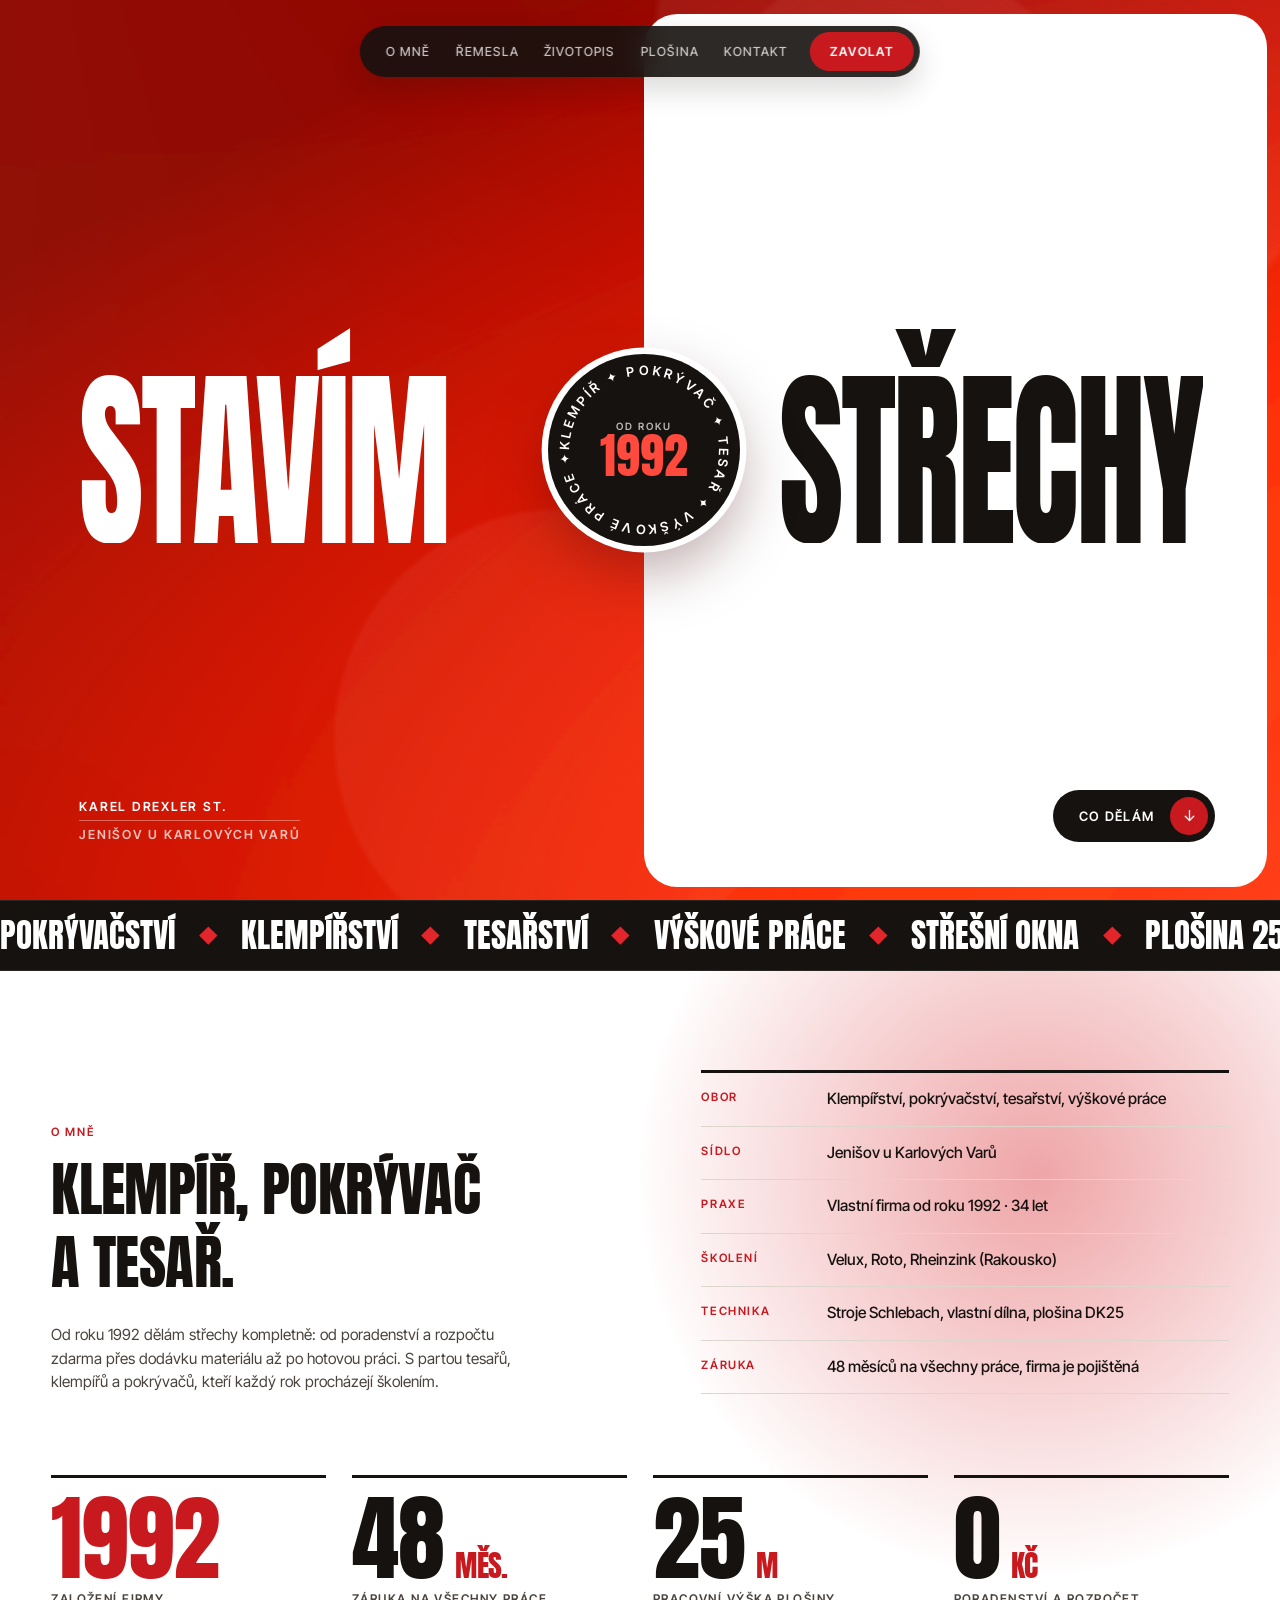
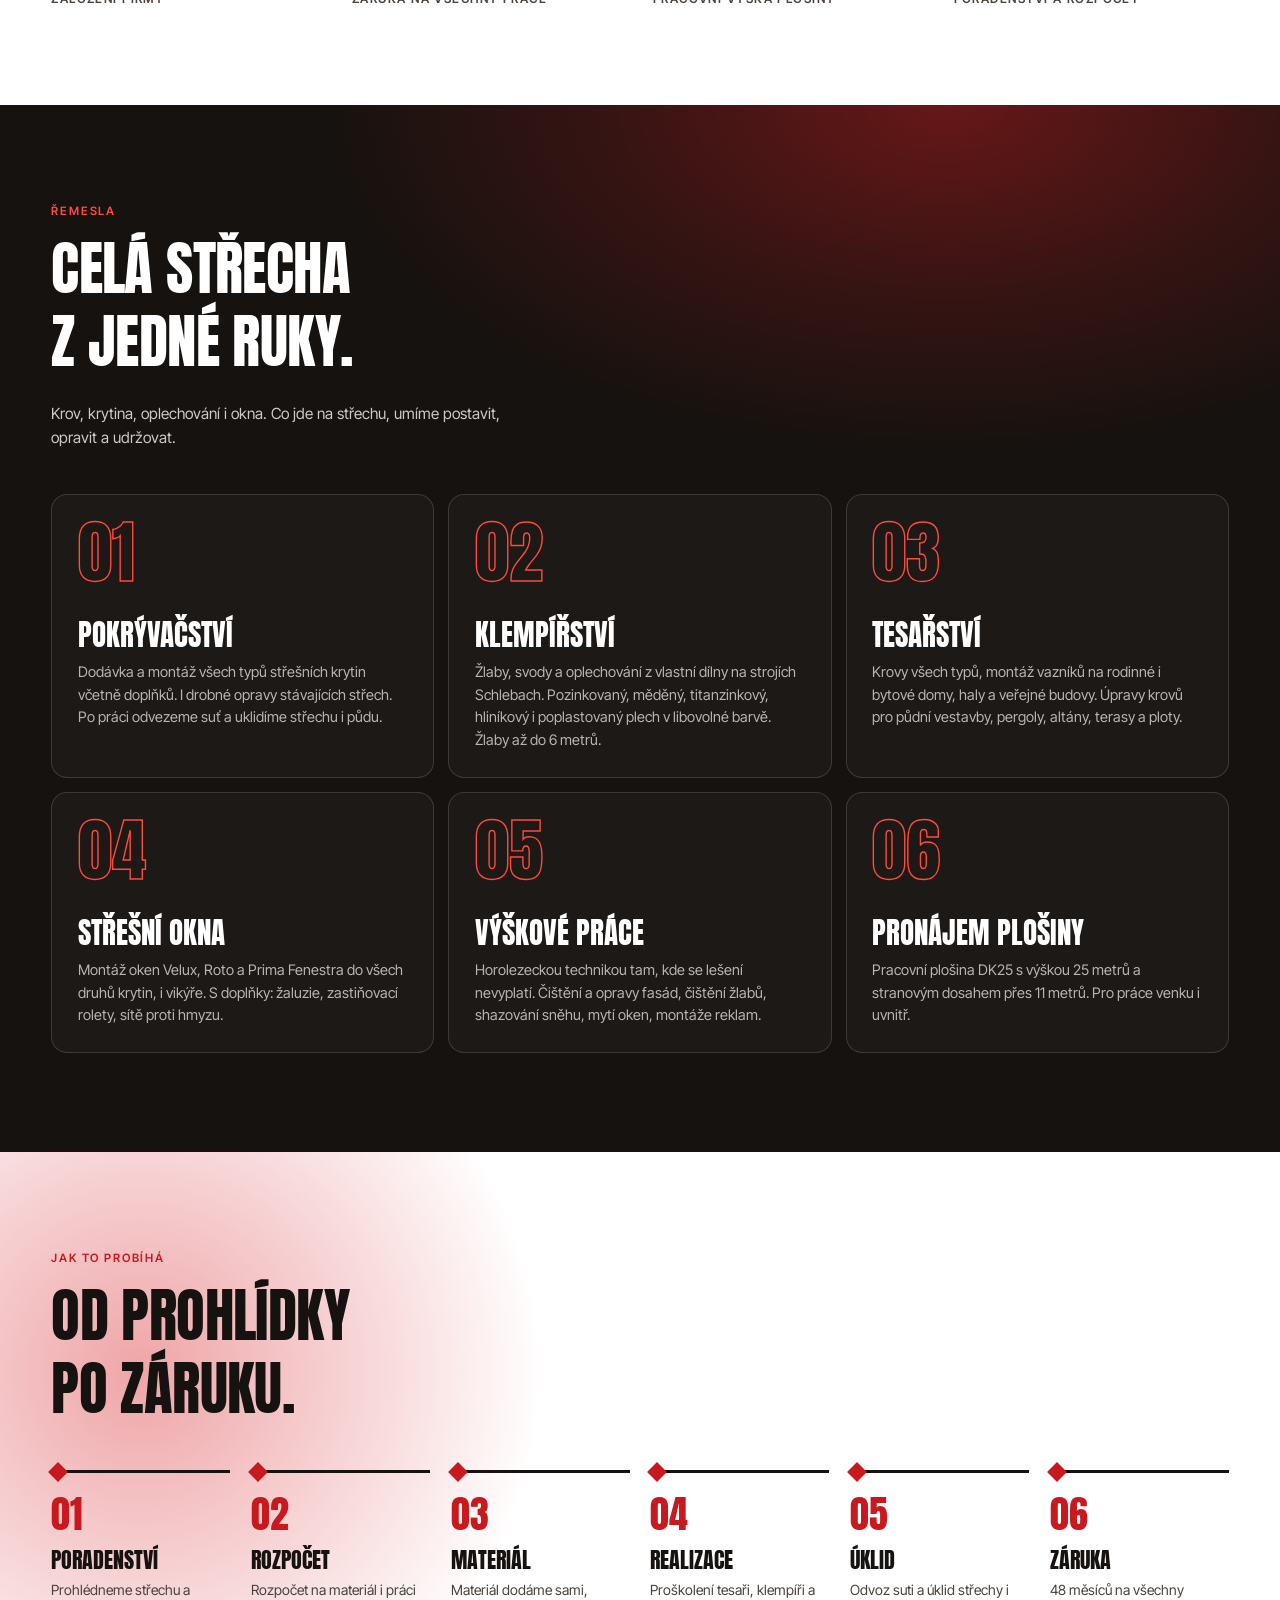
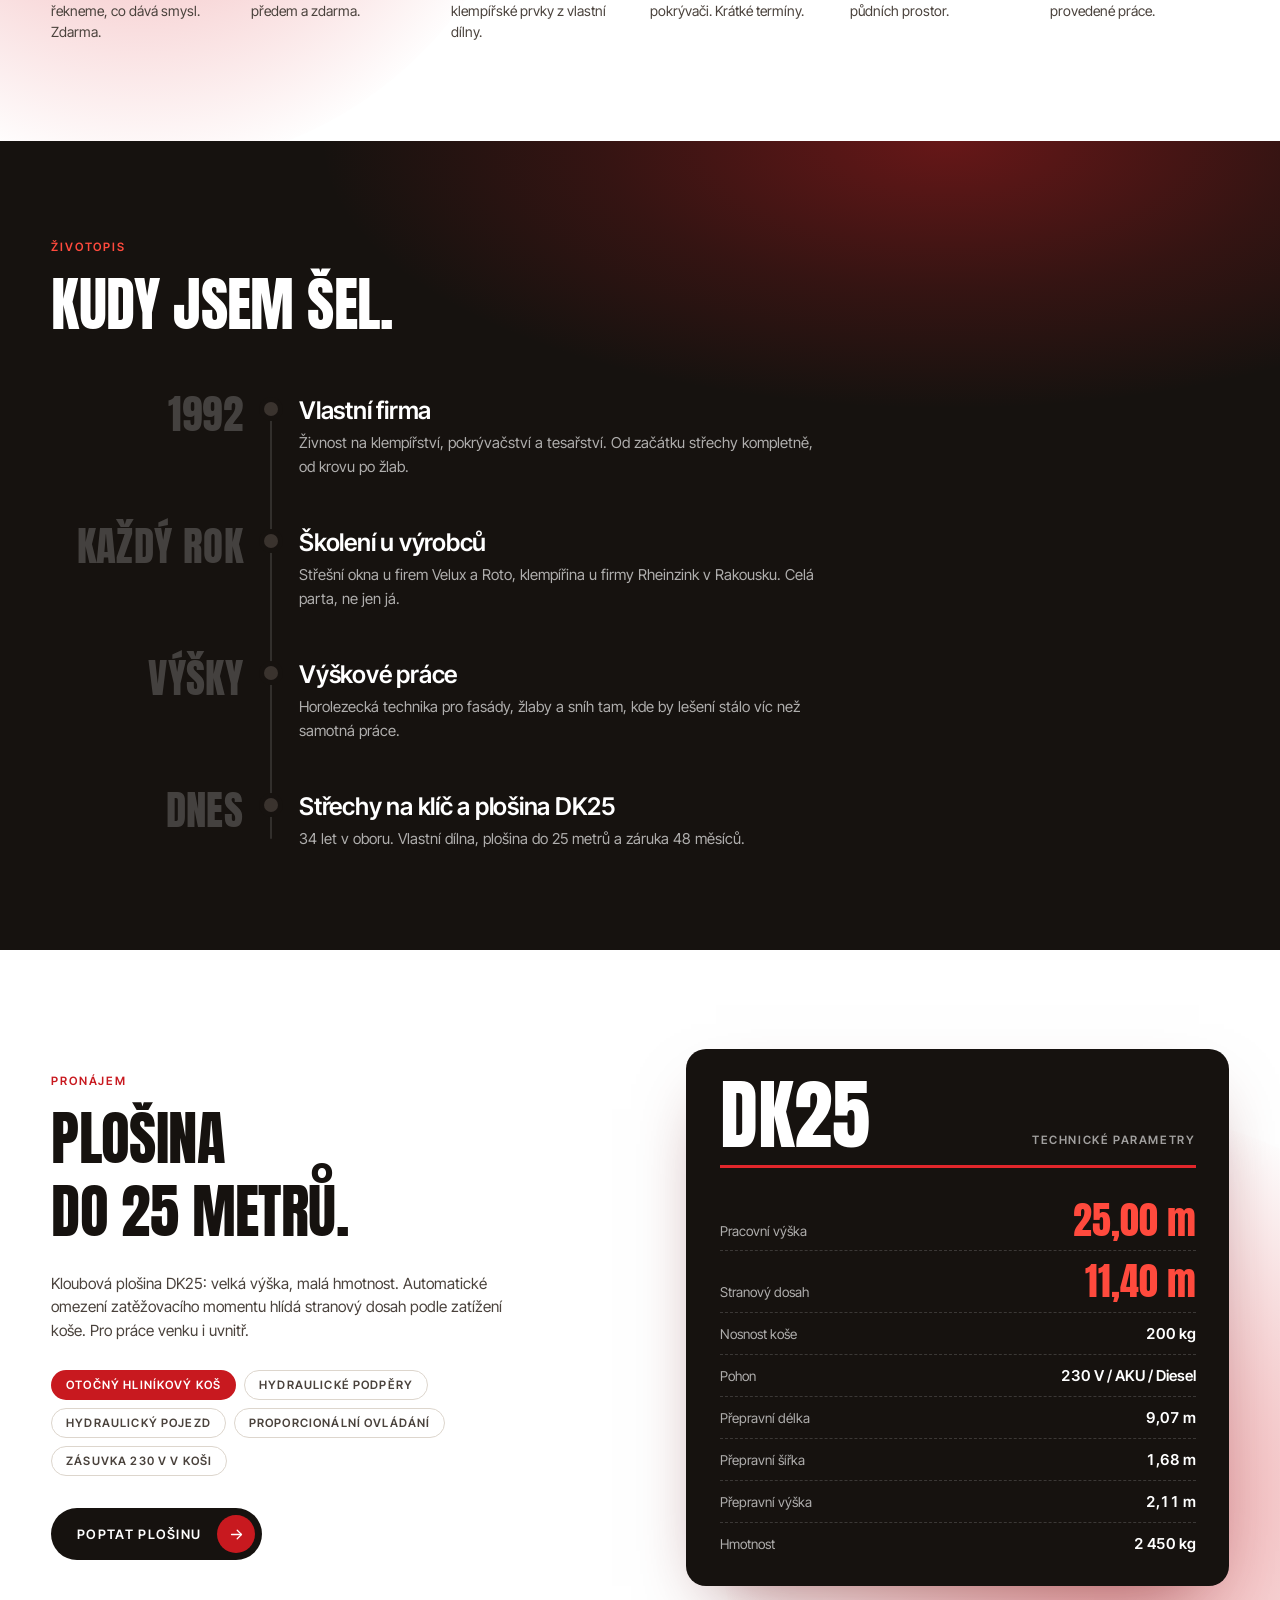
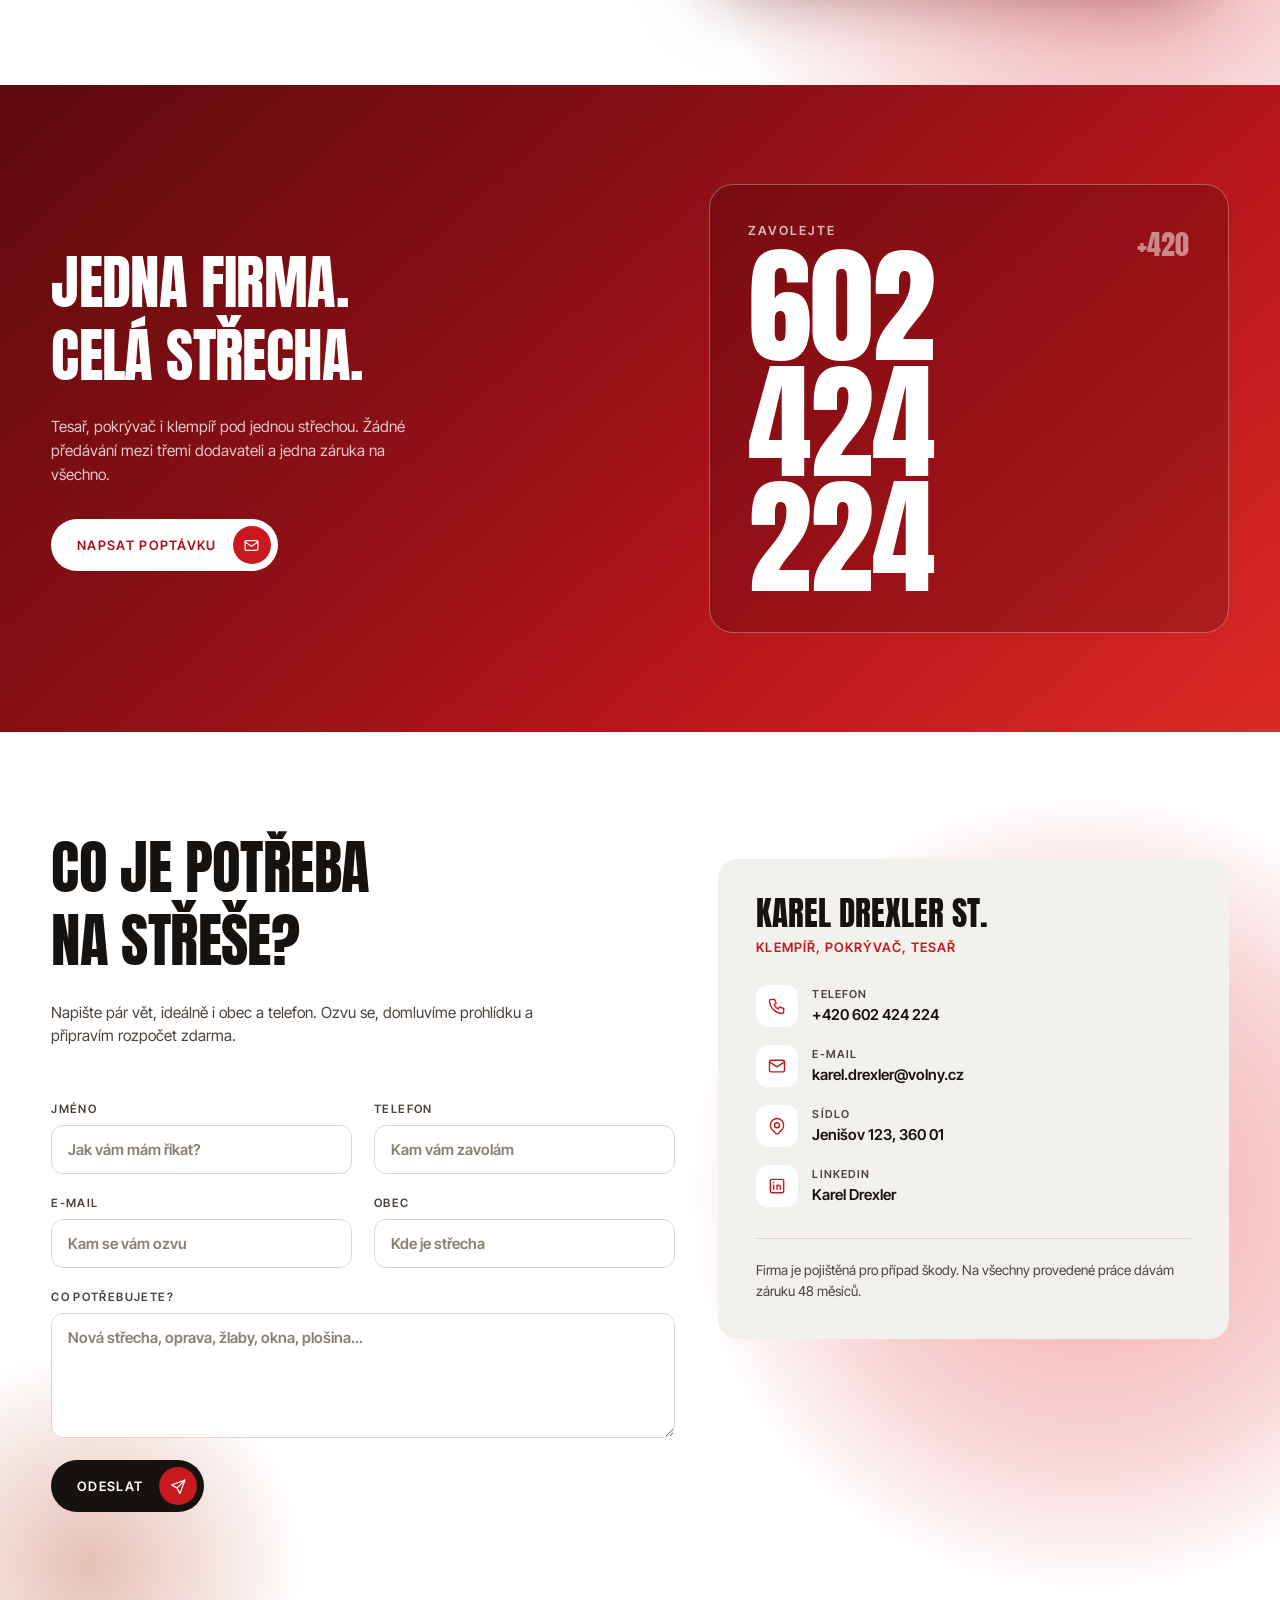
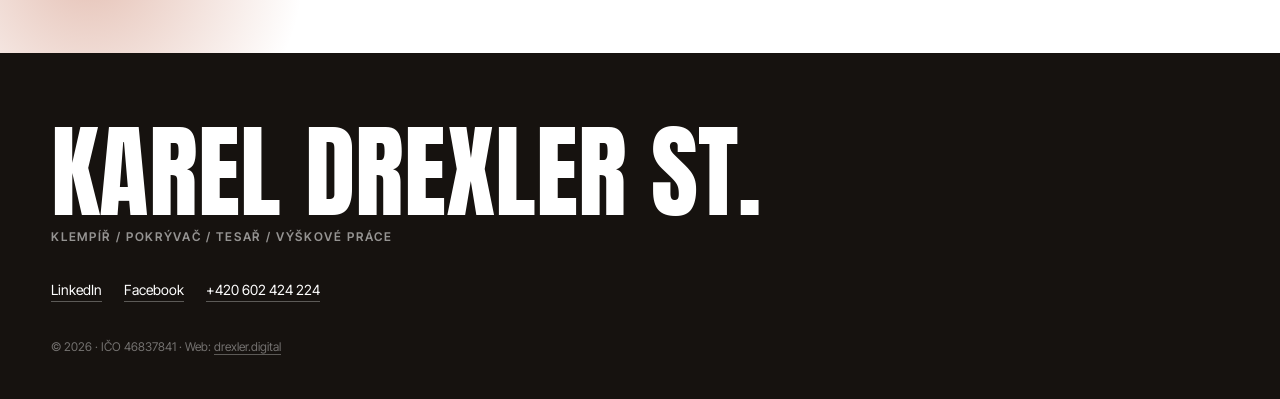
==== starsi/index.html @ aaeebc1b "Web pro Karla Drexlera st.: střechy od roku 1992 ve stylu drexler.digital Samostatná stránka ve slož" ====
<!doctype html>
<html lang="cs">
<head>
<meta charset="utf-8">
<meta name="viewport" content="width=device-width, initial-scale=1, viewport-fit=cover">
<title>Karel Drexler st. - Klempířství, pokrývačství, tesařství</title>
<meta name="description" content="Střechy od krovu po poslední žlab. Klempířství, pokrývačství, tesařství a výškové práce od roku 1992. Jenišov u Karlových Varů.">
<link rel="preconnect" href="https://fonts.googleapis.com">
<link rel="preconnect" href="https://fonts.gstatic.com" crossorigin>
<link href="https://fonts.googleapis.com/css2?family=Anton&family=Bricolage+Grotesque:opsz,wght@12..96,700;12..96,800&family=Inter+Tight:wght@400;500;600&display=swap" rel="stylesheet">
<link rel="icon" href="../favicon.svg" type="image/svg+xml">
<!-- Stejný design systém jako drexler.digital; starsi.css jen přidává
     a přepisuje to, co je pro tuhle stránku jiné. -->
<link rel="stylesheet" href="../styles.css">
<link rel="stylesheet" href="../sekce.css">
<link rel="stylesheet" href="starsi.css">
</head>
<body>

<header class="nav">
  <div class="nav__menu" id="menu">
    <nav class="nav__links" aria-label="Hlavní navigace">
      <a href="#o-mne">O mně</a>
      <a href="#remesla">Řemesla</a>
      <a href="#cesta">Životopis</a>
      <a href="#plosina">Plošina</a>
      <a href="#kontakt">Kontakt</a>
    </nav>
    <a class="nav__cta" href="tel:+420602424224">Zavolat</a>
  </div>
  <button class="nav__burger" type="button" aria-expanded="false" aria-controls="menu">
    <span class="nav__burger-text">Menu</span>
    <span class="nav__carky" aria-hidden="true"><span></span><span></span></span>
  </button>
</header>

<main>
<!-- Hero -------------------------------------------------------------
     Bez fotky stojí na předělu razítko. Jakmile v assets/img/ bude
     karel-starsi.webp, starsi.js přidá třídu hero--foto, fotka se
     objeví na předělu a razítko sjede k jejímu rohu. -->
<section class="hero hs">
  <div class="hero__warm" aria-hidden="true"></div>
  <div class="hero__rings" aria-hidden="true"></div>
  <div class="hero__panel" aria-hidden="true"></div>

  <figure class="hs__foto">
    <img src="assets/img/karel-starsi.webp" alt="Karel Drexler st." decoding="async">
  </figure>

  <h1 class="hs__slova">
    <span class="hs__slovo hs__slovo--l"><span class="line"><span>STAVÍM</span></span></span>
    <span class="hs__slovo hs__slovo--r"><span class="line"><span>STŘECHY</span></span></span>
  </h1>

  <!-- Razítko: kruhový text kolem roku založení. -->
  <div class="razitko" aria-hidden="true">
    <svg class="razitko__kruh" viewBox="0 0 200 200">
      <defs><path id="razitko-cesta" d="M100 100m-78 0a78 78 0 1 1 156 0a78 78 0 1 1-156 0"/></defs>
      <text><textPath href="#razitko-cesta" textLength="488">KLEMPÍŘ ✦ POKRÝVAČ ✦ TESAŘ ✦ VÝŠKOVÉ PRÁCE ✦</textPath></text>
    </svg>
    <span class="razitko__stred"><small>od roku</small>1992</span>
  </div>

  <p class="hs__meta">
    <span>Karel Drexler st.</span>
    <span>Jenišov u Karlových Varů</span>
  </p>

  <a class="btn btn--hero" href="#remesla">
    <span>Co dělám</span>
    <!-- Tabler Icons (MIT): arrow-down -->
    <span class="btn__ikona" aria-hidden="true"><svg viewBox="0 0 24 24" fill="none" stroke="currentColor" stroke-width="1.8" stroke-linecap="round" stroke-linejoin="round"><path d="M12 5v14"/><path d="m18 13-6 6-6-6"/></svg></span>
  </a>
</section>

<!-- Běžící pás řemesel ---------------------------------------------- -->
<div class="pas" aria-hidden="true">
  <div class="pas__jizda">
    <span>Pokrývačství</span><span>Klempířství</span><span>Tesařství</span><span>Výškové práce</span><span>Střešní okna</span><span>Plošina 25 m</span>
    <span>Pokrývačství</span><span>Klempířství</span><span>Tesařství</span><span>Výškové práce</span><span>Střešní okna</span><span>Plošina 25 m</span>
  </div>
</div>

<!-- Kdo jsem ---------------------------------------------------------- -->
<section class="sekce sekce--svetla" id="o-mne">
  <div class="profil">
    <header class="sekce__hlava">
      <p class="stitek">O mně</p>
      <h2 class="sekce__nadpis">Klempíř, pokrývač<br>a tesař.</h2>
      <p class="sekce__lede">
        Od roku 1992 dělám střechy kompletně: od poradenství a rozpočtu
        zdarma přes dodávku materiálu až po hotovou práci. S partou
        tesařů, klempířů a pokrývačů, kteří každý rok procházejí školením.
      </p>
    </header>

    <!-- Profil ve stylu životopisu: co, odkud, jak dlouho a s čím. -->
    <dl class="karta">
      <div><dt>Obor</dt><dd>Klempířství, pokrývačství, tesařství, výškové práce</dd></div>
      <div><dt>Sídlo</dt><dd>Jenišov u Karlových Varů</dd></div>
      <div><dt>Praxe</dt><dd>Vlastní firma od roku 1992 · <span data-let-od="1992">30+</span> let</dd></div>
      <div><dt>Školení</dt><dd>Velux, Roto, Rheinzink (Rakousko)</dd></div>
      <div><dt>Technika</dt><dd>Stroje Schlebach, vlastní dílna, plošina DK25</dd></div>
      <div><dt>Záruka</dt><dd>48 měsíců na všechny práce, firma je pojištěná</dd></div>
    </dl>
  </div>

  <!-- Čísla, která zákazník chce vědět dřív, než zavolá. -->
  <ul class="cisla">
    <li><strong>1992</strong><span>Založení firmy</span></li>
    <li><strong>48<small>měs.</small></strong><span>Záruka na všechny práce</span></li>
    <li><strong>25<small>m</small></strong><span>Pracovní výška plošiny</span></li>
    <li><strong>0<small>Kč</small></strong><span>Poradenství a rozpočet</span></li>
  </ul>
</section>

<!-- Řemesla ------------------------------------------------------------ -->
<section class="sekce sekce--tmava" id="remesla">
  <header class="sekce__hlava">
    <p class="stitek">Řemesla</p>
    <h2 class="sekce__nadpis">Celá střecha<br>z jedné ruky.</h2>
    <p class="sekce__lede">
      Krov, krytina, oplechování i okna. Co jde na střechu, umíme
      postavit, opravit a udržovat.
    </p>
  </header>

  <ol class="remesla">
    <li>
      <span class="remesla__cislo">01</span>
      <h3>Pokrývačství</h3>
      <p>Dodávka a montáž všech typů střešních krytin včetně doplňků. I drobné opravy stávajících střech. Po práci odvezeme suť a uklidíme střechu i půdu.</p>
    </li>
    <li>
      <span class="remesla__cislo">02</span>
      <h3>Klempířství</h3>
      <p>Žlaby, svody a oplechování z vlastní dílny na strojích Schlebach. Pozinkovaný, měděný, titanzinkový, hliníkový i poplastovaný plech v libovolné barvě. Žlaby až do 6 metrů.</p>
    </li>
    <li>
      <span class="remesla__cislo">03</span>
      <h3>Tesařství</h3>
      <p>Krovy všech typů, montáž vazníků na rodinné i bytové domy, haly a veřejné budovy. Úpravy krovů pro půdní vestavby, pergoly, altány, terasy a ploty.</p>
    </li>
    <li>
      <span class="remesla__cislo">04</span>
      <h3>Střešní okna</h3>
      <p>Montáž oken Velux, Roto a Prima Fenestra do všech druhů krytin, i vikýře. S doplňky: žaluzie, zastiňovací rolety, sítě proti hmyzu.</p>
    </li>
    <li>
      <span class="remesla__cislo">05</span>
      <h3>Výškové práce</h3>
      <p>Horolezeckou technikou tam, kde se lešení nevyplatí. Čištění a opravy fasád, čištění žlabů, shazování sněhu, mytí oken, montáže reklam.</p>
    </li>
    <li>
      <span class="remesla__cislo">06</span>
      <h3>Pronájem plošiny</h3>
      <p>Pracovní plošina DK25 s výškou 25 metrů a stranovým dosahem přes 11 metrů. Pro práce venku i uvnitř.</p>
    </li>
  </ol>
</section>

<!-- Jak to probíhá ------------------------------------------------------ -->
<section class="sekce sekce--svetla" id="postup">
  <header class="sekce__hlava">
    <p class="stitek">Jak to probíhá</p>
    <h2 class="sekce__nadpis">Od prohlídky<br>po záruku.</h2>
  </header>

  <ol class="postup">
    <li><h3>Poradenství</h3><p>Prohlédneme střechu a řekneme, co dává smysl. Zdarma.</p></li>
    <li><h3>Rozpočet</h3><p>Rozpočet na materiál i práci předem a zdarma.</p></li>
    <li><h3>Materiál</h3><p>Materiál dodáme sami, klempířské prvky z vlastní dílny.</p></li>
    <li><h3>Realizace</h3><p>Proškolení tesaři, klempíři a pokrývači. Krátké termíny.</p></li>
    <li><h3>Úklid</h3><p>Odvoz suti a úklid střechy i půdních prostor.</p></li>
    <li><h3>Záruka</h3><p>48 měsíců na všechny provedené práce.</p></li>
  </ol>
</section>

<!-- Životopis ----------------------------------------------------------
     Zatím jen to, co je veřejně dohledatelné. Další milníky doplnit
     z LinkedInu: rok, nadpis, jedna věta. -->
<section class="sekce sekce--tmava" id="cesta">
  <header class="sekce__hlava">
    <p class="stitek">Životopis</p>
    <h2 class="sekce__nadpis">Kudy jsem šel.</h2>
  </header>

  <div class="cesta">
    <ol class="osa">
    <li><span class="osa__rok">1992</span><div><h3>Vlastní firma</h3>
      <p>Živnost na klempířství, pokrývačství a tesařství. Od začátku střechy kompletně, od krovu po žlab.</p></div></li>
    <li><span class="osa__rok">Každý rok</span><div><h3>Školení u výrobců</h3>
      <p>Střešní okna u firem Velux a Roto, klempířina u firmy Rheinzink v Rakousku. Celá parta, ne jen já.</p></div></li>
    <li><span class="osa__rok">Výšky</span><div><h3>Výškové práce</h3>
      <p>Horolezecká technika pro fasády, žlaby a sníh tam, kde by lešení stálo víc než samotná práce.</p></div></li>
    <li><span class="osa__rok">Dnes</span><div><h3>Střechy na klíč a plošina DK25</h3>
      <p><span data-let-od="1992">Přes 30</span> let v oboru. Vlastní dílna, plošina do 25 metrů a záruka 48 měsíců.</p></div></li>
    </ol>
  </div>
</section>

<!-- Plošina ------------------------------------------------------------ -->
<section class="sekce sekce--svetla" id="plosina">
  <div class="plosina">
    <header class="sekce__hlava">
      <p class="stitek">Pronájem</p>
      <h2 class="sekce__nadpis">Plošina<br>do 25 metrů.</h2>
      <p class="sekce__lede">
        Kloubová plošina DK25: velká výška, malá hmotnost. Automatické
        omezení zatěžovacího momentu hlídá stranový dosah podle zatížení
        koše. Pro práce venku i uvnitř.
      </p>
      <ul class="tagy">
        <li>Otočný hliníkový koš</li>
        <li>Hydraulické podpěry</li>
        <li>Hydraulický pojezd</li>
        <li>Proporcionální ovládání</li>
        <li>Zásuvka 230 V v koši</li>
      </ul>
      <a class="btn btn--tmavy" href="#kontakt"><span>Poptat plošinu</span><span class="btn__ikona" aria-hidden="true"><svg viewBox="0 0 24 24" fill="none" stroke="currentColor" stroke-width="1.8" stroke-linecap="round" stroke-linejoin="round"><path d="M5 12h14"/><path d="m13 18 6-6-6-6"/></svg></span></a>
    </header>

    <!-- Technický list: jako štítek na stroji. -->
    <div class="list">
      <p class="list__hlava"><span>DK25</span><span>Technické parametry</span></p>
      <dl>
        <div class="list__hlavni"><dt>Pracovní výška</dt><dd>25,00 m</dd></div>
        <div class="list__hlavni"><dt>Stranový dosah</dt><dd>11,40 m</dd></div>
        <div><dt>Nosnost koše</dt><dd>200 kg</dd></div>
        <div><dt>Pohon</dt><dd>230 V / AKU / Diesel</dd></div>
        <div><dt>Přepravní délka</dt><dd>9,07 m</dd></div>
        <div><dt>Přepravní šířka</dt><dd>1,68 m</dd></div>
        <div><dt>Přepravní výška</dt><dd>2,11 m</dd></div>
        <div><dt>Hmotnost</dt><dd>2 450 kg</dd></div>
      </dl>
    </div>
  </div>
</section>

<!-- Závěrečná výzva ------------------------------------------------- -->
<section class="sekce sekce--cervena" id="zavolat">
  <div class="vyzva">
    <div class="vyzva__text">
      <h2 class="sekce__nadpis">Jedna firma.<br>Celá střecha.</h2>
      <p class="sekce__lede">
        Tesař, pokrývač i klempíř pod jednou střechou. Žádné předávání
        mezi třemi dodavateli a jedna záruka na všechno.
      </p>
      <a class="btn btn--svetly" href="#kontakt"><span>Napsat poptávku</span><span class="btn__ikona" aria-hidden="true"><svg viewBox="0 0 24 24" fill="none" stroke="currentColor" stroke-width="1.8" stroke-linecap="round" stroke-linejoin="round"><path d="M3 7a2 2 0 0 1 2-2h14a2 2 0 0 1 2 2v10a2 2 0 0 1-2 2H5a2 2 0 0 1-2-2z"/><path d="m3 7 9 6 9-6"/></svg></span></a>
    </div>

    <!-- Řemeslník bere telefon, ne e-mail: číslo je tu největší věc. -->
    <a class="telefon" href="tel:+420602424224">
      <span class="telefon__popis">Zavolejte</span>
      <span class="telefon__cislo">602<br>424<br>224</span>
      <span class="telefon__predvolba">+420</span>
    </a>
  </div>
</section>

<!-- Kontakt ---------------------------------------------------------- -->
<section class="sekce sekce--svetla" id="kontakt">
  <header class="sekce__hlava">
    <h2 class="sekce__nadpis">Co je potřeba<br>na střeše?</h2>
    <p class="sekce__lede">
      Napište pár vět, ideálně i obec a telefon. Ozvu se, domluvíme
      prohlídku a připravím rozpočet zdarma.
    </p>
  </header>

  <div class="kontakt">
    <!-- Zprávy chodí přes FormSubmit na karel.drexler@volny.cz. První
         odeslání pošle na tu adresu aktivační e-mail, teprve po jeho
         potvrzení začnou zprávy chodit. -->
    <form class="formular" action="https://formsubmit.co/ajax/karel.drexler@volny.cz" method="post" novalidate>
      <input type="hidden" name="_subject" value="Nová poptávka z webu">
      <input type="hidden" name="_template" value="table">
      <input type="text" name="_honey" class="pastnabot" tabindex="-1" autocomplete="off" aria-hidden="true">

      <label>Jméno<input type="text" name="Jméno" placeholder="Jak vám mám říkat?" autocomplete="name" required></label>
      <label>Telefon<input type="tel" name="Telefon" placeholder="Kam vám zavolám" autocomplete="tel"></label>
      <label>E-mail<input type="email" name="email" placeholder="Kam se vám ozvu" autocomplete="email" required></label>
      <label>Obec<input type="text" name="Obec" placeholder="Kde je střecha" autocomplete="address-level2"></label>
      <label class="siroke">Co potřebujete?<textarea name="Zpráva" rows="5" placeholder="Nová střecha, oprava, žlaby, okna, plošina…" required></textarea></label>
      <button type="submit" class="btn btn--tmavy"><span data-klid="Odeslat">Odeslat</span><span class="btn__ikona" aria-hidden="true"><svg viewBox="0 0 24 24" fill="none" stroke="currentColor" stroke-width="1.8" stroke-linecap="round" stroke-linejoin="round"><path d="M10 14 21 3"/><path d="M21 3l-6.5 18a.55.55 0 0 1-1 0L10 14l-7-3.5a.55.55 0 0 1 0-1z"/></svg></span></button>

      <p class="hlaska" role="status" aria-live="polite"></p>
    </form>

    <aside class="vizitka">
      <p class="vizitka__jmeno">Karel Drexler st.</p>
      <p class="vizitka__role">Klempíř, pokrývač, tesař</p>

      <ul class="spojeni">
        <li>
          <span class="spojeni__ikona" aria-hidden="true">
            <!-- Tabler Icons (MIT): phone -->
            <svg viewBox="0 0 24 24" fill="none" stroke="currentColor" stroke-width="1.7" stroke-linecap="round" stroke-linejoin="round"><path d="M5 4h4l2 5-2.5 1.5a11 11 0 0 0 5 5L15 13l5 2v4a2 2 0 0 1-2 2A16 16 0 0 1 3 6a2 2 0 0 1 2-2"/></svg>
          </span>
          <span class="spojeni__co">Telefon</span>
          <a class="spojeni__hodnota" href="tel:+420602424224">+420 602 424 224</a>
        </li>
        <li>
          <span class="spojeni__ikona" aria-hidden="true">
            <!-- Tabler Icons (MIT): mail -->
            <svg viewBox="0 0 24 24" fill="none" stroke="currentColor" stroke-width="1.7" stroke-linecap="round" stroke-linejoin="round"><path d="M3 7a2 2 0 0 1 2-2h14a2 2 0 0 1 2 2v10a2 2 0 0 1-2 2H5a2 2 0 0 1-2-2z"/><path d="m3 7 9 6 9-6"/></svg>
          </span>
          <span class="spojeni__co">E-mail</span>
          <a class="spojeni__hodnota" href="mailto:karel.drexler@volny.cz">karel.drexler@volny.cz</a>
        </li>
        <li>
          <span class="spojeni__ikona" aria-hidden="true">
            <!-- Tabler Icons (MIT): map-pin -->
            <svg viewBox="0 0 24 24" fill="none" stroke="currentColor" stroke-width="1.7" stroke-linecap="round" stroke-linejoin="round"><path d="M9 11a3 3 0 1 0 6 0a3 3 0 0 0-6 0"/><path d="M17.66 16.66 13.41 20.9a2 2 0 0 1-2.83 0l-4.24-4.24a8 8 0 1 1 11.32 0z"/></svg>
          </span>
          <span class="spojeni__co">Sídlo</span>
          <span class="spojeni__hodnota">Jenišov 123, 360 01</span>
        </li>
        <li>
          <span class="spojeni__ikona" aria-hidden="true">
            <!-- Tabler Icons (MIT): brand-linkedin -->
            <svg viewBox="0 0 24 24" fill="none" stroke="currentColor" stroke-width="1.7" stroke-linecap="round" stroke-linejoin="round"><rect x="4" y="4" width="16" height="16" rx="2"/><path d="M8 11v5M8 8v.01M12 16v-5M16 16v-3a2 2 0 0 0-4 0"/></svg>
          </span>
          <span class="spojeni__co">LinkedIn</span>
          <a class="spojeni__hodnota" href="https://www.linkedin.com/in/karel-drexler-0b02b617b/" target="_blank" rel="noopener">Karel Drexler</a>
        </li>
      </ul>

      <p class="vizitka__stav">Firma je pojištěná pro případ škody. Na všechny provedené práce dávám záruku 48 měsíců.</p>
    </aside>
  </div>
</section>
</main>

<footer class="paticka">
  <p class="paticka__jmeno">Karel Drexler st.</p>
  <p class="paticka__role">Klempíř / Pokrývač / Tesař / Výškové práce</p>
  <nav class="paticka__site">
    <a href="https://www.linkedin.com/in/karel-drexler-0b02b617b/" target="_blank" rel="noopener">LinkedIn</a>
    <a href="https://www.facebook.com/karel.drexler.7" target="_blank" rel="noopener">Facebook</a>
    <a href="tel:+420602424224">+420 602 424 224</a>
  </nav>
  <p class="paticka__copy">© 2026 · IČO 46837841 · Web: <a href="https://www.drexler.digital/">drexler.digital</a></p>
</footer>

<script type="module" src="starsi.js"></script>
</body>
</html>
---- styles.css ----
/* Tokeny ------------------------------------------------------------- */
/* Červená řada: cihlově tmavá v rozích desky, sytá karmínová za postavou. */
:root {
  --brick: #5c0a0c;
  --red-900: #7d0e12;
  --red-700: #a8141b;
  --red-600: #c8191f;
  --red-500: #e2262b;
  --red-400: #ff4a3d;
  --ink: #16120f;
  --ink-soft: #4a423c;
  --paper: #ffffff;
  --bone: #f3f1ee;

  --rail: clamp(20px, 4vw, 64px);
  /* Levý sloupec hera stojí o kus dál než zbytek stránky. */
  --rail-hero: calc(clamp(20px, 4vw, 64px) + clamp(6px, 2.2vw, 34px));
  --nav-h: 76px;
  /* Navigace sedí stejně daleko od horní hrany jako bílá karta hera. */
  --nav-top: clamp(10px, 1.5vh, 18px);

  --display: 'Bricolage Grotesque', system-ui, sans-serif;
  /* Nadpis v předloze je kondenzovaný grotesk — Bricolage je na něj
     příliš široký a slovo se pak nevejde vedle postavy. */
  --hero-face: 'Anton', 'Bricolage Grotesque', system-ui, sans-serif;
  --text: 'Inter Tight', system-ui, sans-serif;
}

*, *::before, *::after { box-sizing: border-box; }

html { -webkit-text-size-adjust: 100%; }

body {
  margin: 0;
  font-family: var(--text);
  color: var(--ink);
  background: var(--paper);
  -webkit-font-smoothing: antialiased;
}

a { color: inherit; text-decoration: none; }

/* Navigace ----------------------------------------------------------- */
/* Lišta je pevná: uprostřed tmavá kapsle s odkazy a výzvou.
   Kapsle je čitelná na červené, bílé i tmavé sekci, takže může jet
   se stránkou. Pod 900 px se odkazy schovají do rozbalovacího menu. */
.nav {
  position: fixed;
  top: var(--nav-top);
  left: 0;
  right: 0;
  z-index: 20;
  height: var(--nav-h);
  display: flex;
  align-items: center;
  gap: 16px;
  padding: 0 calc(var(--rail) + var(--nav-top));
  pointer-events: none;
}

.nav > * { pointer-events: auto; }

.nav__menu {
  position: absolute;
  left: 50%;
  translate: -50% 0;
  display: flex;
  align-items: center;
  gap: 8px;
  padding: 6px 6px 6px 26px;
  border-radius: 999px;
  background: rgba(22, 18, 15, .9);
  -webkit-backdrop-filter: blur(14px);
  backdrop-filter: blur(14px);
  box-shadow: 0 12px 30px rgba(22, 18, 15, .16);
}

.nav__links {
  display: flex;
  gap: clamp(16px, 2vw, 30px);
  margin-right: 14px;
  font-size: 12.5px;
  font-weight: 500;
  letter-spacing: 0.08em;
  text-transform: uppercase;
  color: rgba(255, 255, 255, .74);
}

.nav__links a {
  position: relative;
  padding: 6px 0;
  transition: color .25s ease;
}

.nav__links a::after {
  content: "";
  position: absolute;
  left: 0;
  right: 0;
  bottom: 0;
  height: 1.5px;
  background: var(--red-400);
  transform: scaleX(0);
  transform-origin: left;
  transition: transform .4s cubic-bezier(.2,.8,.2,1);
}

.nav__links a:hover { color: var(--paper); }
.nav__links a:hover::after { transform: scaleX(1); }

/* Odkaz jen do rozbalovacího menu na mobilu; na počítači by kapsli
   zbytečně natáhl. */
.nav__links .nav__jen-mobil { display: none; }

.nav__cta {
  padding: 12px 20px;
  border-radius: 999px;
  background: var(--red-600);
  color: var(--paper);
  font-size: 12.5px;
  font-weight: 600;
  letter-spacing: 0.08em;
  text-transform: uppercase;
  transition: background-color .25s ease;
}

.nav__cta:hover { background: var(--red-500); }

.nav__burger {
  display: none;
  position: relative;
  z-index: 2;
  margin-left: auto;
  height: 46px;
  padding: 0 14px 0 20px;
  align-items: center;
  gap: 12px;
  border: 0;
  border-radius: 999px;
  background: rgba(22, 18, 15, .9);
  -webkit-backdrop-filter: blur(14px);
  backdrop-filter: blur(14px);
  color: var(--paper);
  font: 600 12.5px/1 var(--text);
  letter-spacing: .1em;
  text-transform: uppercase;
  cursor: pointer;
}

.nav__carky {
  display: grid;
  place-content: center;
  gap: 5px;
  width: 30px;
  height: 30px;
  border-radius: 50%;
  background: var(--red-600);
}

.nav__carky span {
  display: block;
  width: 13px;
  height: 1.6px;
  background: var(--paper);
  transition: transform .3s ease;
}

/* Otevřené menu: z čárek je křížek. */
.nav--open .nav__carky span:first-child { transform: translateY(3.3px) rotate(45deg); }
.nav--open .nav__carky span:last-child { transform: translateY(-3.3px) rotate(-45deg); }

.menu-otevrene { overflow: hidden; }

/* Hero --------------------------------------------------------------- */
.hero {
  position: relative;
  min-height: 100svh;
  overflow: hidden;
  background: var(--paper);
  display: grid;
  grid-template-columns: minmax(0, 1fr) minmax(0, 1fr);
}

/* Teplá deska leží pod vším; bílý panel je karta položená na ní. */
.hero__warm {
  position: absolute;
  inset: 0;
  /* Plynulý diagonální přechod: cihlová vlevo nahoře, sytá červená
     vpravo dole, kde stojí postava. Žádné ostré kotouče. */
  background-image: url('assets/img/hero-bg.png');
  /* Mapa pokrývá levou polovinu; napravo ji zrcadlově dotáhneme. */
  background-size: 100% 100%;
  background-repeat: no-repeat;
}

/* Kotouče v pozadí. V předloze se od okolí liší jen o pár jednotek jasu
   a mají zřetelnou, ale měkkou hranu — proto tak nízké krytí. */
.hero__rings {
  position: absolute;
  inset: 0;
  pointer-events: none;
  background:
    radial-gradient(circle at 78% 6%,
      rgba(255, 205, 200, .085) 0 26%, rgba(255, 205, 200, 0) 26.6%),
    radial-gradient(circle at 70% 18%,
      rgba(255, 195, 190, .065) 0 17%, rgba(255, 195, 190, 0) 17.5%),
    radial-gradient(circle at 44% 82%,
      rgba(255, 185, 175, .07) 0 22%, rgba(255, 185, 175, 0) 22.5%);
}

/* Bílá karta: změřeno z předlohy — 50,3 až 99,5 % šířky, s odskokem
   od horní i spodní hrany a zaoblenými rohy. */
.hero__panel {
  position: absolute;
  z-index: 1;
  /* Odskok stejný nahoře, vpravo i dole — v procentech by svislá
     mezera vyšla jinak než vodorovná. */
  /* Odskok stejný nahoře, vpravo i dole — v procentech by svislá
     mezera vyšla jinak než vodorovná. */
  top: clamp(10px, 1.5vh, 18px);
  right: clamp(10px, 1.5vh, 18px);
  bottom: clamp(10px, 1.5vh, 18px);
  left: 50.3%;
  background: var(--paper);
  border-radius: clamp(18px, 2.6vw, 38px);
}


/* Portrét sedí na předělu a přesahuje do bílé části. */
.hero__portrait {
  position: absolute;
  z-index: 2;
  /* Postava sedí na předělu a ramenem přetéká do bílé části.
     Snímek už míří doprava, takže se nezrcadlí. Posazená je níž, aby
     nad hlavou zůstal vzduch a rameno odešlo pod spodní hranu místo
     aby se uříznulo v obraze. */
  bottom: -17%;
  left: 51%;
  /* --hloubka nastavuje JS při scrollu: portrét jede pomaleji než text,
     takže hero dostane hloubku. */
  --hloubka: 0px;
  transform: translateX(-50%) translateY(var(--hloubka));
  height: 106%;
  width: auto;
  max-width: none;
  object-fit: contain;
  object-position: bottom center;
  /* Snímek už je nagradovaný do červené, stačí přisadit kontrast. */
  filter: contrast(1.05) saturate(1.06) drop-shadow(0 30px 60px rgba(60, 4, 6, .35));
  pointer-events: none;
}

/* Levý sloupec ------------------------------------------------------- */
/* Pod portrétem (z-index 2), aby nadpis mizel za hlavou. */
.hero__left {
  position: relative;
  z-index: 1;
  grid-column: 1;
  display: flex;
  flex-direction: column;
  justify-content: center;
  padding: var(--nav-h) 0 clamp(70px, 12vh, 130px) var(--rail-hero);
  color: var(--paper);
  pointer-events: none;
}

.hero__left > * { pointer-events: auto; }

.hero__title {
  margin: 0;
  font-family: var(--hero-face);
  font-weight: 400;
  /* Nadpis musí doběhnout dřív, než začne postava — jako v předloze. */
  font-size: clamp(92px, 17.3vw, 300px);
  line-height: .84;
  letter-spacing: -0.02em;
  text-transform: uppercase;
  transform: scaleX(.72);
  transform-origin: left center;
  /* Box na šířku textu, aby se maska níže vztahovala k písmenům. */
  width: fit-content;
  /* Nadpis nekončí řezem, ale vytrácí se do postavy. */
  -webkit-mask-image: linear-gradient(90deg, #000 0 93%, rgba(0, 0, 0, .55) 97.5%, transparent 100%);
  mask-image: linear-gradient(90deg, #000 0 93%, rgba(0, 0, 0, .55) 97.5%, transparent 100%);
}

/* Druhé slovo stojí zrcadlově na bílé kartě: tmavé, stejně velké a
   vytrácí se do tváře zleva. Bez JS stojí aspoň vpravo u okraje. */
.hero__druhy {
  position: absolute;
  z-index: 1;
  top: 30%;
  right: calc(var(--rail) + var(--nav-top));
  margin: 0;
  font-family: var(--hero-face);
  font-weight: 400;
  font-size: clamp(92px, 17.3vw, 300px);
  line-height: .84;
  letter-spacing: -0.02em;
  text-transform: uppercase;
  color: var(--ink);
  transform: scaleX(.72);
  transform-origin: right center;
  width: fit-content;
  -webkit-mask-image: linear-gradient(270deg, #000 0 93%, rgba(0, 0, 0, .55) 97.5%, transparent 100%);
  mask-image: linear-gradient(270deg, #000 0 93%, rgba(0, 0, 0, .55) 97.5%, transparent 100%);
}

.hero__title .line,
.hero__druhy .line {
  display: block;
  overflow: hidden;
  /* Prostor pro háček a čárku. Záporný margin by je vystrčil nad box
     nadpisu, kam nesahá jeho maska, a zmizely by. */
  padding-top: .30em;
}

.hero__title .line > span,
.hero__druhy .line > span {
  display: block;
  transform: translateY(105%);
  animation: rise 1s cubic-bezier(.16,1,.3,1) .15s forwards;
}

@keyframes rise { to { transform: translateY(0); } }

/* Tlačítko stojí vpravo dole na bílé kartě, v protiváze k nadpisu.
   Na bílé je tmavé, při najetí zčervená. */
.hero .btn--hero {
  position: absolute;
  z-index: 3;
  right: calc(var(--rail) + var(--nav-top));
  bottom: calc(var(--nav-top) + clamp(28px, 5vh, 56px));
  margin: 0;
  background: var(--ink);
  color: var(--paper);
}

.hero .btn--hero:hover { background: var(--red-600); }

/* Tlačítko: popisek a vpravo kulatý čip s ikonou. Při najetí se mění
   jen barvy, tlačítko nikam neskáče ani nemění velikost. */
.btn {
  margin-top: clamp(22px, 4vh, 44px);
  align-self: flex-start;
  display: inline-flex;
  align-items: center;
  gap: 16px;
  padding: 7px 7px 7px 26px;
  border-radius: 999px;
  background: var(--paper);
  color: var(--red-700);
  font-size: 13px;
  font-weight: 600;
  letter-spacing: 0.1em;
  text-transform: uppercase;
  transition: background-color .3s ease, color .3s ease;
}

.btn__ikona {
  display: grid;
  place-content: center;
  width: 38px;
  height: 38px;
  border-radius: 50%;
  background: var(--red-600);
  color: var(--paper);
  transition: background-color .3s ease, color .3s ease;
}

.btn__ikona svg { width: 17px; height: 17px; }

.btn:hover { background: var(--ink); color: var(--paper); }
.btn:hover .btn__ikona { background: var(--paper); color: var(--red-600); }

@media (prefers-reduced-motion: reduce) {
  .btn, .btn__ikona { transition: none; }
}

/* Úzké obrazovky ----------------------------------------------------- */
@media (max-width: 900px) {
  /* Na úzkém displeji: hero přesně na jednu obrazovku. Nahoře na
     středu pod menu nadpis (TVOŘÍM plné, ZNAČKY obrysem), za ním jako na
     počítači hlava. Fotka je přes celou šířku displeje, čepicí zakryje
     spodek slova ZNAČKY a hrudník pod spodní hranou se ořízne. Tlačítko je
     dole na středu, vidět hned bez scrollování. */
  .hero {
    --f: min(calc((100vw - 2 * var(--rail)) * .27), 150px);
    --nahore: calc(var(--nav-top) + var(--nav-h) + 6px + 1.9 * var(--f));
    grid-template-columns: 1fr;
    grid-template-rows: auto auto 1fr;
    min-height: 0;
    height: 100svh;
  }

  .hero__panel,
  .hero__rings { display: none; }

  .hero::after {
    content: "";
    position: absolute;
    z-index: 2;
    inset: auto 0 0 0;
    height: 30%;
    background: linear-gradient(to top, rgba(40, 4, 6, .8), rgba(40, 4, 6, 0));
    pointer-events: none;
  }

  .hero__portrait {
    position: absolute;
    z-index: 2;
    top: var(--nahore);
    left: 0;
    right: auto;
    bottom: auto;
    width: 100%;
    height: auto;
    max-width: none;
    transform: none;
  }

  .hero__left {
    grid-column: 1;
    grid-row: 1;
    z-index: 1;
    align-items: center;
    padding: calc(var(--nav-top) + var(--nav-h) + 6px) var(--rail) 0;
  }

  .hero__title,
  .hero__druhy {
    font-size: var(--f);
    transform-origin: center;
  }

  .hero__title {
    -webkit-mask-image: none;
    mask-image: none;
  }

  /* Obrys přesahuje tvar písmen; bez vůle po stranách by ho
     overflow řádku uřízl (poslední Y). */
  .hero__title .line,
  .hero__druhy .line { padding-inline: .06em; }

  .hero__druhy {
    position: relative;
    grid-row: 2;
    grid-column: 1;
    top: auto;
    right: auto;
    z-index: 1;
    justify-self: center;
    margin: .02em 0 0;
    color: transparent;
    -webkit-text-stroke: 1.6px var(--paper);
    -webkit-mask-image: none;
    mask-image: none;
  }

  /* Tlačítko leží dole přes košili, na středu. */
  .hero .btn--hero {
    position: absolute;
    z-index: 4;
    left: 50%;
    right: auto;
    bottom: calc(26px + env(safe-area-inset-bottom));
    translate: -50% 0;
    margin: 0;
    background: var(--paper);
    color: var(--ink);
  }

  /* Menu: pilulka vpravo nahoře, po otevření tmavá plocha přes celou
     obrazovku s velkými odkazy. */
  .nav__burger { display: inline-flex; }

  .nav__menu {
    position: fixed;
    inset: 0;
    z-index: 1;
    translate: none;
    flex-direction: column;
    align-items: stretch;
    justify-content: space-between;
    gap: 32px;
    padding: calc(var(--nav-top) + var(--nav-h) + 24px) calc(var(--rail) + 4px) calc(28px + env(safe-area-inset-bottom));
    border-radius: 0;
    background: var(--ink);
    -webkit-backdrop-filter: none;
    backdrop-filter: none;
    box-shadow: none;
    opacity: 0;
    visibility: hidden;
    transition: opacity .3s ease, visibility 0s linear .3s;
  }

  .nav--open .nav__menu {
    opacity: 1;
    visibility: visible;
    transition: opacity .3s ease;
  }

  .nav__links {
    flex-direction: column;
    gap: 0;
    margin: 0;
    font-family: var(--hero-face);
    font-weight: 400;
    font-size: clamp(44px, 14vw, 76px);
    line-height: 1;
    letter-spacing: .01em;
    color: var(--paper);
  }

  .nav__links a {
    padding: 14px 0 10px;
    border-bottom: 1px solid rgba(255, 255, 255, .1);
    opacity: 0;
    transform: translateY(18px);
    transition: opacity .4s ease, transform .5s cubic-bezier(.16, 1, .3, 1), color .25s ease;
  }

  .nav__links a::after { display: none; }
  .nav__links a:hover { color: var(--red-400); }
  .nav__links .nav__jen-mobil { display: block; }

  /* Odkazy najedou po sobě. */
  .nav--open .nav__links a { opacity: 1; transform: none; }
  .nav--open .nav__links a:nth-child(2) { transition-delay: .05s, .05s, 0s; }
  .nav--open .nav__links a:nth-child(3) { transition-delay: .1s, .1s, 0s; }
  .nav--open .nav__links a:nth-child(4) { transition-delay: .15s, .15s, 0s; }
  .nav--open .nav__links a:nth-child(5) { transition-delay: .2s, .2s, 0s; }

  .nav__cta {
    padding: 20px;
    font-size: 14px;
    text-align: center;
  }
}

@media (prefers-reduced-motion: reduce) {
  .hero__title .line > span,
  .hero__druhy .line > span { transform: none; animation: none; }
  .nav__links a { transform: none; transition: none; }
}
---- sekce.css ----
/* Zbytek stránky pod herem. Tokeny přicházejí ze styles.css. */

/* Sekce -------------------------------------------------------------- */
/* Obsah drží míru 1280 px a stojí na středu stránky, ale uvnitř zůstává
   zarovnaný vlevo. Proto to řeší odsazení sekce, ne centrování dětí. */
.sekce,
.paticka {
  padding-inline: max(var(--rail), calc((100% - 1280px) / 2));
}

.sekce { padding-block: clamp(64px, 11vh, 140px); }

.sekce--svetla { background: var(--paper); color: var(--ink); }
.sekce--tmava  { background: var(--ink);   color: var(--paper); }

.sekce--cervena {
  color: var(--paper);
  background: linear-gradient(138deg, #5c0a0c 0%, #8f1016 42%, #b8161c 68%, #dc2a26 100%);
}

.sekce__hlava { max-width: 62ch; }

.stitek {
  margin: 0 0 14px;
  font-size: 11.5px;
  font-weight: 600;
  letter-spacing: .16em;
  text-transform: uppercase;
  color: var(--red-600);
}

.sekce--tmava .stitek { color: var(--red-400); }
.sekce--cervena .stitek { color: rgba(255, 255, 255, .72); }

.sekce__nadpis {
  margin: 0;
  font-family: var(--hero-face);
  font-weight: 400;
  font-size: clamp(34px, 4.6vw, 70px);
  /* Anton sází háčky vysoko nad verzálku; při menším prokladu zasahují
     do řádku nad sebou. */
  line-height: 1.24;
  letter-spacing: -.01em;
  text-transform: uppercase;
}

.sekce__lede {
  margin: clamp(18px, 2.6vh, 30px) 0 0;
  font-size: clamp(15px, 1.2vw, 18px);
  line-height: 1.55;
  color: var(--ink-soft);
  max-width: 54ch;
}

.sekce--tmava .sekce__lede,
.sekce--cervena .sekce__lede { color: rgba(255, 255, 255, .78); }

/* Obory ------------------------------------------------------------- */
/* Dlaždice s prosvítající prací: v klidu ztlumená černobílá, pod kurzorem
   se rozsvítí, zbarví a vysune popis. */
.obory {
  margin: clamp(24px, 3.5vh, 44px) 0 0;
  padding: 0;
  list-style: none;
  display: grid;
  grid-template-columns: repeat(3, 1fr);
  gap: clamp(10px, 1.2vw, 14px);
}

.obory li {
  position: relative;
  aspect-ratio: 16 / 9;
  border-radius: 16px;
  overflow: hidden;
  background: var(--ink);
}

/* Fotky jsou z různých zdrojů, proto je sjednocuje černobílý základ
   s červeným tónem. Při najetí se vrátí barva. */
.obory img {
  position: absolute;
  inset: 0;
  width: 100%;
  height: 100%;
  object-fit: cover;
  object-position: 50% 40%;
  filter: grayscale(1) contrast(1.12);
  transform: scale(1.02);
  transition: transform .7s cubic-bezier(.16, 1, .3, 1), filter .6s ease;
}

.obory li::before {
  content: "";
  position: absolute;
  inset: 0;
  z-index: 1;
  background: linear-gradient(150deg, var(--red-500), var(--brick));
  mix-blend-mode: multiply;
  opacity: .66;
  transition: opacity .6s ease;
  pointer-events: none;
}

.obory li:hover img,
.obory li:focus-within img { filter: none; }

.obory li:hover::before,
.obory li:focus-within::before { opacity: 0; }

/* Clona drží jen spodní pruh, kde sedí popisek. Přes celou dlaždici by
   zase zhasla fotku. */
.obory li::after {
  content: "";
  position: absolute;
  z-index: 1;
  inset: auto 0 0 0;
  height: 62%;
  background: linear-gradient(to top,
    rgba(10, 7, 5, .82) 0%,
    rgba(10, 7, 5, .58) 38%,
    rgba(10, 7, 5, .22) 72%,
    rgba(10, 7, 5, 0) 100%);
}

.obory__text {
  position: relative;
  z-index: 2;
  height: 100%;
  display: flex;
  flex-direction: column;
  justify-content: flex-end;
  padding: clamp(16px, 1.6vw, 22px);
  color: var(--paper);
}

.obory h3 {
  margin: 0 0 7px;
  text-shadow: 0 2px 10px rgba(0, 0, 0, .55);
  font-family: var(--hero-face);
  font-weight: 400;
  font-size: clamp(21px, 2.2vw, 32px);
  line-height: 1;
  text-transform: uppercase;
}

/* Popis se rozbaluje přes grid-template-rows (0fr na 1fr). Animovat
   max-height by znamenalo přepočítávat layout na každém snímku. */
.obory__popis {
  display: grid;
  grid-template-rows: 0fr;
  opacity: 0;
  transition: grid-template-rows .5s cubic-bezier(.16, 1, .3, 1), opacity .4s;
}

.obory__popis > p {
  margin: 0;
  overflow: hidden;
  font-size: 13.5px;
  line-height: 1.45;
  color: rgba(255, 255, 255, .92);
  text-shadow: 0 1px 8px rgba(0, 0, 0, .6);
}

.obory li:hover img,
.obory li:focus-within img { transform: scale(1.07); }

.obory li:hover .obory__popis,
.obory li:focus-within .obory__popis { grid-template-rows: 1fr; opacity: 1; }

/* Časová osa --------------------------------------------------------- */
/* Roky stojí vlevo, popisy vpravo, mezi nimi linka. Při scrollu se linka
   plní červenou (--postup nastavuje JS) a body i roky, kolem kterých
   už prošla, se rozsvítí. */
.osa {
  --rok-sirka: clamp(120px, 15vw, 210px);
  --osa-x: calc(var(--rok-sirka) + 28px);
  position: relative;
  max-width: 980px;
  margin: 0;
  padding: 0;
  list-style: none;
}

.osa::before,
.osa::after {
  content: "";
  position: absolute;
  top: 12px;
  bottom: 12px;
  left: var(--osa-x);
  width: 2px;
  margin-left: -1px;
  border-radius: 2px;
}

.osa::before { background: rgba(255, 255, 255, .12); }

.osa::after {
  bottom: auto;
  height: calc((100% - 24px) * var(--postup, 0));
  background: linear-gradient(to bottom, var(--red-600), var(--red-400));
  box-shadow: 0 0 18px rgba(255, 74, 61, .45);
}

.osa li {
  position: relative;
  display: grid;
  grid-template-columns: var(--rok-sirka) minmax(0, 1fr);
  column-gap: 56px;
  align-items: start;
  padding-bottom: clamp(34px, 5.5vh, 60px);
}

.osa li:last-child { padding-bottom: 0; }

.osa li::before {
  content: "";
  position: absolute;
  z-index: 1;
  top: 7px;
  left: calc(var(--osa-x) - 7px);
  width: 14px;
  height: 14px;
  border-radius: 50%;
  background: #3a332e;
  box-shadow: 0 0 0 5px var(--ink);
  transition: background-color .4s ease, box-shadow .4s ease;
}

.osa li.je-aktivni::before {
  background: var(--red-400);
  box-shadow: 0 0 0 5px var(--ink), 0 0 0 10px rgba(255, 74, 61, .22);
}

.osa__rok {
  font-family: var(--hero-face);
  font-size: clamp(26px, 3.2vw, 46px);
  line-height: .95;
  letter-spacing: .01em;
  text-align: right;
  text-transform: uppercase;
  color: rgba(255, 255, 255, .2);
  transition: color .5s ease;
}

.je-aktivni .osa__rok { color: var(--red-400); }

.osa li > div {
  transform: translateX(14px);
  opacity: .45;
  transition: opacity .5s ease, transform .6s cubic-bezier(.16, 1, .3, 1);
}

.osa li.je-aktivni > div { opacity: 1; transform: none; }

.osa h3 {
  margin: 0 0 6px;
  font-size: clamp(20px, 1.9vw, 26px);
  font-weight: 600;
  letter-spacing: -.01em;
}

.osa p {
  margin: 0;
  font-size: 15px;
  line-height: 1.55;
  color: rgba(255, 255, 255, .66);
  max-width: 58ch;
}

.osa__odkaz {
  display: inline-flex;
  align-items: center;
  gap: 6px;
  border-bottom: 1px solid rgba(255, 255, 255, .3);
  transition: color .25s ease, border-color .25s ease;
}

.osa__odkaz svg { width: 16px; height: 16px; }

.osa__odkaz:hover { color: var(--red-400); border-color: var(--red-400); }

@media (max-width: 720px) {
  /* Na úzkém displeji jde linka po levém okraji a rok stojí nad popisem. */
  .osa { --osa-x: 7px; }
  .osa li {
    grid-template-columns: 1fr;
    row-gap: 6px;
    padding-left: 38px;
  }
  .osa__rok { text-align: left; font-size: 24px; }
}

@media (prefers-reduced-motion: reduce) {
  .osa li > div { transform: none; transition: none; }
  .osa li::before, .osa__rok { transition: none; }
}

/* Projekty ----------------------------------------------------------- */
.tagy {
  margin: clamp(20px, 3vh, 30px) 0 0;
  padding: 0;
  list-style: none;
  display: flex;
  flex-wrap: wrap;
  gap: 8px;
}

.tagy li {
  padding: 7px 14px;
  border: 1px solid #ddd6cd;
  border-radius: 999px;
  font-size: 11.5px;
  font-weight: 600;
  letter-spacing: .1em;
  text-transform: uppercase;
  color: var(--ink-soft);
}

.tagy li:first-child {
  border-color: transparent;
  background: var(--red-600);
  color: var(--paper);
}




/* Patička ------------------------------------------------------------ */
.paticka {
  display: grid;
  gap: 10px;
  padding-block: clamp(48px, 8vh, 90px) clamp(30px, 5vh, 48px);
  background: var(--ink);
  color: var(--paper);
}

.paticka__jmeno {
  margin: 0;
  font-family: var(--hero-face);
  font-size: clamp(38px, 8vw, 110px);
  line-height: .92;
  text-transform: uppercase;
}

.paticka__role {
  margin: 0;
  font-size: 12px;
  font-weight: 600;
  letter-spacing: .14em;
  text-transform: uppercase;
  color: rgba(255, 255, 255, .55);
}

.paticka__site {
  margin-top: clamp(20px, 3vh, 34px);
  display: flex;
  gap: 22px;
  font-size: 14px;
}

.paticka__site a {
  padding-bottom: 3px;
  border-bottom: 1px solid rgba(255, 255, 255, .3);
  transition: border-color .3s;
}

.paticka__site a:hover { border-color: var(--red-400); }

.paticka__copy {
  margin: clamp(18px, 3vh, 30px) 0 0;
  font-size: 12px;
  color: rgba(255, 255, 255, .4);
}

/* Nájezd při scrollu -------------------------------------------------- */
/* Nájezd: prolnutí se zdvihem. --nastup nastavuje JS sousedům ve stejné
   skupině, takže nastupují po sobě, ne naráz. */
.najede {
  --nastup: 0ms;
  opacity: 0;
  transform: translateY(26px);
  transition: opacity .8s cubic-bezier(.16, 1, .3, 1) var(--nastup),
              transform .8s cubic-bezier(.16, 1, .3, 1) var(--nastup);
}

.najede.je-videt { opacity: 1; transform: none; }

/* Nadpis se odhrne maskou zleva doprava. */
.odhrne {
  clip-path: inset(0 100% -0.25em 0);
  transition: clip-path 1s cubic-bezier(.16, 1, .3, 1);
}

.odhrne.je-videt { clip-path: inset(0 0 -0.25em 0); }

@media (max-width: 1040px) {
  .obory { grid-template-columns: repeat(2, 1fr); }
}

@media (hover: none) {
  /* Na dotyku není co najet, takže je popis vidět rovnou. */
  .obory__popis { grid-template-rows: 1fr; opacity: 1; }
}

@media (max-width: 720px) {
  .obory { grid-template-columns: 1fr; }
  .formular { grid-template-columns: 1fr; }
}

@media (prefers-reduced-motion: reduce) {
  .najede { opacity: 1; transform: none; transition: none; }
  .odhrne { clip-path: none; transition: none; }
}

/* Portfolio ----------------------------------------------------------- */
.blok {
  margin-top: clamp(52px, 9vh, 110px);
  /* Při skoku z menu nesmí začátek bloku zajet pod pevnou lištu. */
  scroll-margin-top: calc(var(--nav-top) + var(--nav-h) + 12px);
}

/* Popis stojí pod nadpisem, ne vedle něj: vedle by každý začínal jinde,
   podle toho, jak dlouhý je nadpis. */
.blok__hlava {
  margin-bottom: clamp(18px, 2.6vh, 30px);
}

.blok__hlava h3 {
  margin: 0;
  font-family: var(--hero-face);
  font-weight: 400;
  font-size: clamp(26px, 3vw, 44px);
  line-height: 1;
  text-transform: uppercase;
}

.blok__hlava p {
  margin: 10px 0 0;
  font-size: 14.5px;
  line-height: 1.55;
  color: var(--ink-soft);
  max-width: 58ch;
}

/* Společný vzhled dlaždic napříč mřížkami. */
.post__snimky figure,
.mrizka figure,
.znacky figure {
  position: relative;
  margin: 0;
  overflow: hidden;
  border-radius: 16px;
  background: var(--bone);
}

.post__snimky img,
.mrizka img,
.znacky img {
  display: block;
  width: 100%;
  height: 100%;
  object-fit: cover;
  transition: transform .7s cubic-bezier(.16, 1, .3, 1);
}

.post__snimky figure:hover img,
.mrizka figure:hover img { transform: scale(1.04); }

/* 1. a 2. Instagramové carousely: všechny snímky naráz v rámečku
   jednoho příspěvku, s hlavičkou účtu nahoře a lištou ikon dole. */
.post {
  padding: clamp(12px, 1.4vw, 18px);
  border: 1px solid #e7e1da;
  border-radius: 24px;
  background: var(--paper);
  box-shadow: 0 24px 60px -30px rgba(22, 18, 15, .28);
}

.post__hlava {
  display: flex;
  align-items: center;
  gap: 12px;
  padding: 2px 4px 14px;
}

.post__avatar {
  width: 40px;
  height: 40px;
  border-radius: 50%;
  box-shadow: 0 0 0 2px var(--paper), 0 0 0 4px var(--red-500);
}

/* Hlavička vede na profil Deníku Hokeje na Instagramu. */
.post__ucet {
  display: flex;
  align-items: center;
  gap: 12px;
  min-width: 0;
}

.post__jmeno {
  display: block;
  font-size: 14px;
  font-weight: 600;
}

.post__ucet:hover .post__jmeno { text-decoration: underline; text-underline-offset: 3px; }

.post__typ {
  display: block;
  margin-top: 1px;
  font-size: 12.5px;
  color: var(--ink-soft);
}

.post__ig {
  margin-left: auto;
  flex-shrink: 0;
  display: inline-flex;
  align-items: center;
  gap: 8px;
  padding: 9px 16px 9px 12px;
  border-radius: 999px;
  background: var(--ink);
  color: var(--paper);
  font-size: 13px;
  font-weight: 600;
  transition: background-color .3s ease;
}

.post__ig svg { width: 20px; height: 20px; }

.post__ig:hover { background: var(--red-600); }

@media (max-width: 480px) {
  /* Na úzkém displeji zbude z tlačítka jen ikona. */
  .post__ig { padding: 9px; }
  .post__ig span { display: none; }
}

.post__snimky {
  display: grid;
  gap: 4px;
  border-radius: 14px;
  overflow: hidden;
}

.post__snimky figure {
  aspect-ratio: 4 / 5;
  border-radius: 0;
  cursor: zoom-in;
}

/* Pořadí snímku v příspěvku, jako počítadlo na Instagramu. */
.post__snimky { counter-reset: snimek; }

.post__snimky figure::after {
  counter-increment: snimek;
  content: counter(snimek) " / " var(--pocet);
  position: absolute;
  top: 8px;
  right: 8px;
  padding: 3px 8px;
  border-radius: 999px;
  background: rgba(22, 18, 15, .62);
  color: var(--paper);
  font-size: 11px;
  font-weight: 600;
  letter-spacing: .02em;
  font-variant-numeric: tabular-nums;
}

.post__snimky--10 { --pocet: "10"; grid-template-columns: repeat(5, minmax(0, 1fr)); }
.post__snimky--5 { --pocet: "5"; grid-template-columns: repeat(5, minmax(0, 1fr)); }

.post__pata {
  display: flex;
  align-items: center;
  gap: 16px;
  padding: 14px 4px 2px;
  color: var(--ink);
}

.post__pata svg { width: 24px; height: 24px; }
.post__pata .post__ulozit { margin-left: auto; }

/* 3. Pravidelná mřížka pro náhledy, které jsou samy o sobě obrazovky. */
.mrizka {
  display: grid;
  gap: clamp(10px, 1.4vw, 18px);
  grid-template-columns: repeat(3, 1fr);
}

.mrizka figure { aspect-ratio: 16 / 9; }

/* Popisek kanálu nad každou mřížkou náhledů. */
.mrizka__kanal {
  margin: 0 0 12px;
  font-size: 12px;
  font-weight: 600;
  letter-spacing: .14em;
  text-transform: uppercase;
  color: var(--ink-soft);
}

.mrizka + .mrizka__kanal { margin-top: clamp(28px, 4vh, 44px); }

/* 4. Loga: průhledná, každé ve stejně velkém čtverci přímo na papíře. */
.znacky {
  display: grid;
  gap: clamp(16px, 3vw, 48px);
  grid-template-columns: repeat(4, minmax(0, 1fr));
}

.znacky figure {
  aspect-ratio: 1;
  display: grid;
  place-items: center;
  background: none;
}

.znacky img {
  width: 82%;
  height: 82%;
  object-fit: contain;
}

@media (max-width: 900px) {
  /* Na úzkém displeji jsou snímky po dvou; u pěti je první přes celou
     šířku jako titulní. */
  .post__snimky--10,
  .post__snimky--5 { grid-template-columns: repeat(2, minmax(0, 1fr)); }
  .post__snimky--5 figure:first-child { grid-column: 1 / -1; }
  .mrizka { grid-template-columns: repeat(2, 1fr); }
  .znacky { grid-template-columns: repeat(2, 1fr); }
}

@media (max-width: 560px) {
  .mrizka { grid-template-columns: 1fr; }
}

@media (prefers-reduced-motion: reduce) {
  .post__snimky figure:hover img,
  .mrizka figure:hover img { transform: none; }
  .post__snimky img, .mrizka img, .znacky img { transition: none; }
}

/* Kontakt ------------------------------------------------------------- */
.kontakt {
  margin-top: clamp(40px, 6vh, 74px);
  display: grid;
  gap: clamp(28px, 3.4vw, 52px);
  grid-template-columns: minmax(0, 1.1fr) minmax(0, .9fr);
  align-items: start;
}

.formular {
  display: grid;
  gap: clamp(14px, 2vw, 22px);
  grid-template-columns: repeat(2, 1fr);
}

.formular label {
  display: flex;
  flex-direction: column;
  gap: 9px;
  font-size: 11.5px;
  font-weight: 600;
  letter-spacing: .12em;
  text-transform: uppercase;
  color: var(--ink-soft);
}

.formular .siroke { grid-column: 1 / -1; }

.formular input,
.formular textarea {
  font: inherit;
  font-size: 15px;
  letter-spacing: normal;
  text-transform: none;
  color: var(--ink);
  padding: 14px 16px;
  border: 1px solid #ded7ce;
  border-radius: 12px;
  background: var(--paper);
  resize: vertical;
  transition: border-color .3s;
}

.formular input:focus,
.formular textarea:focus {
  outline: none;
  border-color: var(--red-600);
  box-shadow: 0 0 0 3px rgba(200, 25, 31, .16);
}

/* Placeholder musí projít kontrastem stejně jako zbytek textu. */
.formular input::placeholder,
.formular textarea::placeholder { color: #8a7f74; }

.btn--tmavy {
  grid-column: 1 / -1;
  justify-self: start;
  margin-top: 0;
  border: 0;
  background: var(--ink);
  color: var(--paper);
  font-family: inherit;
  cursor: pointer;
}

.btn--tmavy:hover { background: var(--red-600); }

/* Vizitka je vytažená nad formulář až k textu pod nadpisem, aby pravý
   sloupec nezačínal opticky o půl obrazovky níž než levý. */
.vizitka {
  margin-top: calc(-1 * clamp(150px, 27vh, 320px));
  padding: clamp(24px, 3vw, 38px);
  border-radius: 20px;
  background: var(--bone);
}

.vizitka__jmeno {
  margin: 0;
  font-family: var(--hero-face);
  font-size: clamp(26px, 2.6vw, 38px);
  line-height: 1;
  text-transform: uppercase;
}

.vizitka__role {
  margin: 8px 0 0;
  font-size: 13px;
  font-weight: 600;
  letter-spacing: .08em;
  text-transform: uppercase;
  color: var(--red-600);
}

.spojeni {
  margin: clamp(22px, 3.4vh, 34px) 0 0;
  padding: 0;
  list-style: none;
  display: grid;
  gap: clamp(14px, 2vh, 20px);
}

.spojeni li {
  display: grid;
  grid-template-columns: auto 1fr;
  grid-template-rows: auto auto;
  column-gap: 14px;
  align-items: center;
}

.spojeni__ikona {
  grid-row: span 2;
  display: grid;
  place-content: center;
  width: 42px;
  height: 42px;
  border-radius: 12px;
  background: var(--paper);
  color: var(--red-600);
}

.spojeni__ikona svg { width: 20px; height: 20px; }

.spojeni__co {
  font-size: 11px;
  font-weight: 600;
  letter-spacing: .1em;
  text-transform: uppercase;
  color: var(--ink-soft);
}

.spojeni__hodnota {
  font-size: 15px;
  font-weight: 600;
  color: var(--ink);
  border-bottom: 1px solid transparent;
  justify-self: start;
  transition: border-color .3s;
}

.spojeni__hodnota:hover { border-color: var(--red-600); }

.vizitka__stav {
  margin: clamp(22px, 3.4vh, 32px) 0 0;
  padding-top: clamp(16px, 2.4vh, 22px);
  border-top: 1px solid #ddd6cd;
  font-size: 13.5px;
  line-height: 1.5;
  color: var(--ink-soft);
}

@media (max-width: 980px) {
  .kontakt { grid-template-columns: 1fr; }
  /* Vytažení vizitky nahoru dává smysl jen vedle formuláře; pod ním by ho
     překrylo. */
  .vizitka { margin-top: 0; }
}

@media (max-width: 560px) {
  .formular { grid-template-columns: 1fr; }
}


/* Přístupnost ---------------------------------------------------------- */
/* Viditelné zaměření na všem, co jde ovládat klávesnicí. */
a:focus-visible,
button:focus-visible,
input:focus-visible,
textarea:focus-visible,
[tabindex]:focus-visible {
  outline: 2px solid var(--red-500);
  outline-offset: 3px;
  border-radius: 6px;
}

.sekce--tmava a:focus-visible,
.sekce--cervena a:focus-visible,
.paticka a:focus-visible,
.blok--tmavy a:focus-visible { outline-color: var(--paper); }

/* Bez zpoždění dvojitým ťuknutím na dotykových zařízeních. */
a, button, input, textarea { touch-action: manipulation; }

/* Portréty v sekcích --------------------------------------------------- */
/* Snímek stojí vedle nadpisu, ne vedle mřížky: mřížka by se po něm natáhla
   do výšky a buňky by zely prázdnotou. */
.predstaveni {
  display: grid;
  gap: clamp(24px, 3vw, 52px);
  grid-template-columns: minmax(0, 1fr) minmax(0, 200px);
  align-items: center;
}

.predstaveni .sekce__hlava { max-width: none; }

/* Mírný ořez na 3:4 místo plných 9:16: jinak snímek sám vytlačí sekci
   přes celou obrazovku. Těžiště je na obličeji, takže se neuřízne. */
.predstaveni__foto img {
  aspect-ratio: 3 / 4;
  object-fit: cover;
  object-position: 50% 26%;
}


.cesta { margin-top: clamp(40px, 6vh, 72px); }

@media (max-width: 900px) {
  .vyzva { grid-template-columns: 1fr; }
}


/* Červené dosvity ----------------------------------------------------- */
/* Hero je červené; světlé sekce po něm nesou jeho ozvěnu jako měkké
   záře u okrajů. Leží pod obsahem a nereagují na myš. */
.sekce--svetla {
  position: relative;
  isolation: isolate;
  overflow: hidden;
}

.sekce--svetla::before {
  content: "";
  position: absolute;
  z-index: -1;
  pointer-events: none;
  width: 62vw;
  height: 62vw;
  max-width: 900px;
  max-height: 900px;
  border-radius: 50%;
  background: radial-gradient(circle,
    rgba(214, 30, 36, .40) 0%,
    rgba(214, 30, 36, .18) 40%,
    rgba(214, 30, 36, 0) 72%);
}

#o-mne::before { top: -26%; right: -12%; }
#prace::before { bottom: -20%; left: -18%; }

#kontakt::before {
  top: 50%;
  right: -16%;
  transform: translateY(-50%);
  background: radial-gradient(circle,
    rgba(235, 52, 44, .42) 0%,
    rgba(214, 30, 36, .20) 44%,
    rgba(214, 30, 36, 0) 72%);
}

/* Druhý, menší dosvit na opačné straně, ať pozadí nepůsobí jednostranně. */
#prace::after,
#kontakt::after {
  content: "";
  position: absolute;
  z-index: -1;
  pointer-events: none;
  width: 34vw;
  height: 34vw;
  max-width: 480px;
  max-height: 480px;
  border-radius: 50%;
  background: radial-gradient(circle,
    rgba(168, 47, 7, .30) 0%,
    rgba(168, 47, 7, 0) 70%);
}

#prace::after { top: -8%; right: -6%; }
#kontakt::after { bottom: -14%; left: -10%; }

/* Tmavá sekce dostane jen náznak u horní hrany, aby navázala na hero. */
.sekce--tmava {
  position: relative;
  isolation: isolate;
  overflow: hidden;
}

/* Záře u horní hrany. Gradient musí doznít uvnitř boxu, jinak se na jeho
   okraji objeví ostrý vodorovný řez. */
.sekce--tmava::before {
  content: "";
  position: absolute;
  z-index: -1;
  pointer-events: none;
  inset: 0;
  background: radial-gradient(68% 46% at 74% 0%,
    rgba(214, 30, 36, .42) 0%,
    rgba(214, 30, 36, .16) 40%,
    rgba(214, 30, 36, 0) 72%);
}

@media (prefers-reduced-transparency: reduce) {
  .sekce--svetla::before,
  .sekce--svetla::after,
  .sekce--tmava::before { display: none; }
}

/* Závěrečná výzva ------------------------------------------------------ */
.vyzva {
  display: grid;
  gap: clamp(30px, 4vw, 68px);
  grid-template-columns: minmax(0, .92fr) minmax(0, 1fr);
  align-items: center;
}

.vyzva .sekce__nadpis { text-wrap: balance; }
.vyzva .sekce__lede { max-width: 42ch; }

.btn--svetly {
  margin-top: clamp(24px, 3.6vh, 40px);
  background: var(--paper);
  color: var(--red-700);
}

/* Obory stojí kolem portrétu: tři vlevo, tři vpravo. */
.schema {
  display: grid;
  grid-template-columns: minmax(0, 1fr) minmax(0, 1.25fr) minmax(0, 1fr);
  gap: clamp(12px, 1.6vw, 24px);
  align-items: center;
}

.schema__sloupec {
  margin: 0;
  padding: 0;
  list-style: none;
  display: grid;
  gap: clamp(12px, 1.6vh, 20px);
}

.schema__sloupec li {
  display: grid;
  grid-template-columns: auto 1fr;
  align-items: center;
  column-gap: 14px;
  row-gap: 2px;
  padding: clamp(13px, 1.5vw, 18px) clamp(14px, 1.4vw, 18px);
  border: 1px solid rgba(255, 255, 255, .26);
  border-radius: 16px;
  background: rgba(124, 28, 6, .26);
  transition: background .35s, border-color .35s, transform .35s cubic-bezier(.2, .8, .2, 1);
}

.schema__sloupec li:hover {
  background: rgba(124, 28, 6, .44);
  border-color: rgba(255, 255, 255, .5);
  transform: translateY(-3px);
}

.schema__ikona {
  grid-row: span 2;
  align-self: center;
  display: grid;
  place-content: center;
  color: rgba(255, 255, 255, .82);
  transition: color .35s, transform .35s cubic-bezier(.2, .8, .2, 1);
}

.schema__ikona svg { width: 27px; height: 27px; }

.schema__sloupec li:hover .schema__ikona {
  color: var(--paper);
  transform: scale(1.08);
}

.schema__jmeno {
  align-self: end;
  font-family: var(--hero-face);
  font-size: clamp(15px, 1.3vw, 19px);
  line-height: 1;
  text-transform: uppercase;
}

.schema__popis {
  align-self: start;
  font-size: 11.5px;
  line-height: 1.3;
  color: rgba(255, 255, 255, .66);
}

/* Fotka v rámečku, ne výřez: vyříznout postavu z tohohle snímku čistě
   nejde, hrany se třepí a trup končí ostrým řezem. */
.schema__foto {
  margin: 0;
  overflow: hidden;
  border-radius: 20px;
}

.schema__foto img {
  display: block;
  width: 100%;
  height: clamp(300px, 42vh, 440px);
  object-fit: cover;
  object-position: 50% 26%;
}

/* Spojnice ke kartám: bez nich je to mřížka vedle fotky, ne schéma. */
.schema__sloupec li { position: relative; }

.schema__sloupec li::after {
  content: "";
  position: absolute;
  top: 50%;
  width: clamp(12px, 1.6vw, 24px);
  height: 1px;
  background: linear-gradient(to right,
    rgba(255, 255, 255, .78), rgba(255, 255, 255, .18));
}

/* Uzel na konci spojnice, u portrétu. */
.schema__sloupec li::before {
  content: "";
  position: absolute;
  top: 50%;
  width: 5px;
  height: 5px;
  margin-top: -2.5px;
  border-radius: 50%;
  background: rgba(255, 255, 255, .78);
  transition: transform .35s cubic-bezier(.2, .8, .2, 1), background .35s;
}

.schema__sloupec:first-of-type li::after {
  right: calc(-1 * clamp(12px, 1.6vw, 24px));
}

.schema__sloupec:first-of-type li::before {
  right: calc(-1 * clamp(12px, 1.6vw, 24px) - 3px);
}

.schema__sloupec:last-of-type li::after {
  left: calc(-1 * clamp(12px, 1.6vw, 24px));
  background: linear-gradient(to left,
    rgba(255, 255, 255, .78), rgba(255, 255, 255, .18));
}

.schema__sloupec:last-of-type li::before {
  left: calc(-1 * clamp(12px, 1.6vw, 24px) - 3px);
}

.schema__sloupec li:hover::before {
  transform: scale(1.7);
  background: var(--paper);
}

@media (max-width: 720px) {
  /* Ve složeném rozvržení spojnice nikam nevedou. */
  .schema__sloupec li::after,
  .schema__sloupec li::before { display: none; }
}

@media (max-width: 1000px) {
  .vyzva { grid-template-columns: 1fr; }
}

@media (max-width: 720px) {
  /* Na úzkém displeji se schéma rozloží: snímek nahoře, obory pod ním. */
  .schema { grid-template-columns: repeat(2, 1fr); }
  .schema__foto { grid-column: span 2; order: -1; }
  .schema__sloupec { gap: 10px; }
}

@media (prefers-reduced-motion: reduce) {
  .schema__sloupec li { transition: none; }
  .schema__sloupec li:hover { transform: none; }
}

/* Stavy formuláře ------------------------------------------------------ */
/* Past na roboty: člověk ji nevidí, skript ji vyplní. */
.pastnabot {
  position: absolute;
  width: 1px;
  height: 1px;
  overflow: hidden;
  clip-path: inset(50%);
  white-space: nowrap;
}

.hlaska {
  grid-column: 1 / -1;
  margin: 0;
  min-height: 1.4em;
  font-size: 14px;
  line-height: 1.5;
}

.hlaska--ok { color: #1f7a41; }
.hlaska--chyba { color: #b3141b; }

.btn[disabled] {
  opacity: .72;
  cursor: progress;
}

/* Tlačítko při odesílání ------------------------------------------------ */
/* Čip s ikonou ustoupí točícímu se kolečku, po odeslání fajfce. */
.btn--pracuje .btn__ikona,
.btn--hotovo .btn__ikona { display: none; }

.btn--pracuje,
.btn--hotovo { padding-right: 26px; min-height: 52px; }

.btn--pracuje::after {
  content: "";
  width: 14px;
  height: 14px;
  border: 2px solid currentColor;
  border-top-color: transparent;
  border-radius: 50%;
  animation: tocise .7s linear infinite;
}

@keyframes tocise { to { transform: rotate(1turn); } }

.btn--hotovo::after {
  content: "";
  width: 13px;
  height: 8px;
  border: 2px solid currentColor;
  border-top: 0;
  border-right: 0;
  transform: rotate(-45deg) translate(1px, -2px);
}

@media (prefers-reduced-motion: reduce) {
  .btn--pracuje::after { animation: none; }
}


/* Druh práce nad nadpisem bloku a čitelnější popis. */
.blok__druh {
  margin: 0 0 10px !important;
  font-size: 12px !important;
  font-weight: 600;
  letter-spacing: .14em;
  text-transform: uppercase;
  color: var(--red-600) !important;
}

.blok__hlava p { font-size: 16px; }

/* Kanál Deníku Hokeje: avatar vedle nadpisu a odkaz na YouTube. */
.kanal {
  display: flex;
  align-items: center;
  gap: clamp(14px, 1.6vw, 22px);
}

.kanal__avatar {
  flex-shrink: 0;
  width: clamp(64px, 6.4vw, 96px);
  height: clamp(64px, 6.4vw, 96px);
  border-radius: 50%;
  box-shadow: 0 0 0 3px var(--paper), 0 0 0 6px var(--red-500);
}

.kanal__odkaz {
  margin-top: 22px;
  display: inline-flex;
  align-items: center;
  gap: 10px;
  padding: 10px 18px 10px 14px;
  border: 1px solid #e2dbd2;
  border-radius: 999px;
  background: var(--paper);
  font-size: 14px;
  font-weight: 600;
  transition: background-color .3s ease, border-color .3s ease, color .3s ease;
}

.kanal__odkaz svg { width: 22px; height: 22px; color: var(--red-600); transition: color .3s ease; }

.kanal__pocet {
  padding-left: 10px;
  border-left: 1px solid #e2dbd2;
  font-weight: 500;
  color: var(--ink-soft);
  transition: color .3s ease, border-color .3s ease;
}

.kanal__odkaz:hover { background: var(--red-600); border-color: var(--red-600); color: var(--paper); }
.kanal__odkaz:hover svg,
.kanal__odkaz:hover .kanal__pocet { color: var(--paper); border-color: rgba(255, 255, 255, .4); }
---- starsi/starsi.css ----
/* Stránka Karla Drexlera st. Tokeny, navigace, tlačítka, sekce, osa,
   kontakt a patička přicházejí ze ../styles.css a ../sekce.css; tady je
   jen to, co je pro tuhle stránku jiné. */

/* Hero --------------------------------------------------------------- */
/* Stejná deska jako na drexler.digital: červená vlevo, bílá karta
   vpravo. Místo vyříznuté postavy stojí na předělu razítko; slova se
   k němu sbíhají z obou stran. */
.hs {
  --predel: 50.3%;
  --razitko: clamp(150px, 15vw, 250px);
  /* Slovo musí doběhnout k razítku: polovina šířky minus okraj a
     polovina razítka. Anton zúžený na .72 má na písmeno asi .41 em. */
  --slovo: clamp(76px, 15.2vw, 290px);
}

.hs__slova {
  position: absolute;
  inset: 0;
  z-index: 1;
  margin: 0;
  pointer-events: none;
  font-family: var(--hero-face);
  font-weight: 400;
  font-size: var(--slovo);
  line-height: .84;
  letter-spacing: -0.02em;
  text-transform: uppercase;
}

.hs__slovo {
  position: absolute;
  top: 50%;
  translate: 0 -58%;
  width: fit-content;
  transform: scaleX(.72);
}

.hs__slovo--l {
  left: var(--rail-hero);
  transform-origin: left center;
  color: var(--paper);
}

.hs__slovo--r {
  right: calc(var(--rail) + var(--nav-top) + clamp(6px, 1vw, 20px));
  transform-origin: right center;
  color: var(--ink);
}

.hs__slovo .line {
  display: block;
  overflow: hidden;
  /* Prostor pro háček a čárku nad verzálkou. */
  padding-top: .30em;
}

.hs__slovo .line > span {
  display: block;
  transform: translateY(105%);
  animation: rise 1s cubic-bezier(.16,1,.3,1) .15s forwards;
}

.hs__slovo--r .line > span { animation-delay: .27s; }

/* Razítko leží přesně na předělu, napůl v červené a napůl na bílé. */
.razitko {
  position: absolute;
  z-index: 3;
  left: var(--predel);
  top: 50%;
  width: var(--razitko);
  aspect-ratio: 1;
  translate: -50% -50%;
  display: grid;
  place-items: center;
  border-radius: 50%;
  background: var(--ink);
  color: var(--paper);
  box-shadow: 0 0 0 clamp(5px, .5vw, 8px) var(--paper), 0 24px 60px rgba(60, 4, 6, .35);
  opacity: 0;
  scale: .6;
  animation: razitko .9s cubic-bezier(.16, 1, .3, 1) .55s forwards;
}

@keyframes razitko { to { opacity: 1; scale: 1; } }

.razitko__kruh {
  position: absolute;
  inset: 0;
  width: 100%;
  height: 100%;
  animation: tocise 26s linear infinite;
}

.razitko__kruh text {
  fill: currentColor;
  font-family: var(--text);
  font-size: 13.5px;
  font-weight: 600;
  letter-spacing: .14em;
}

.razitko__stred {
  position: relative;
  display: grid;
  justify-items: center;
  font-family: var(--hero-face);
  font-size: calc(var(--razitko) * .25);
  line-height: .9;
  color: var(--red-400);
}

.razitko__stred small {
  font-family: var(--text);
  font-size: 10px;
  font-weight: 600;
  letter-spacing: .2em;
  text-transform: uppercase;
  color: rgba(255, 255, 255, .7);
  margin-bottom: 4px;
}

/* Vlevo dole na červené: kdo a odkud. Protiváha tlačítka vpravo. */
.hs__meta {
  position: absolute;
  z-index: 3;
  left: var(--rail-hero);
  bottom: calc(var(--nav-top) + clamp(28px, 5vh, 56px));
  margin: 0;
  display: grid;
  gap: 6px;
  color: var(--paper);
  font-size: 12.5px;
  font-weight: 600;
  letter-spacing: .14em;
  text-transform: uppercase;
}

.hs__meta span + span {
  padding-top: 6px;
  border-top: 1px solid rgba(255, 255, 255, .35);
  color: rgba(255, 255, 255, .72);
}

/* Fotka: dokud v assets/img/ není, zůstává schovaná a hero stojí na
   razítku. Rámeček místo výřezu, ať funguje s jakýmkoli portrétem. */
.hs__foto { display: none; }

.hero--foto .hs__foto {
  display: block;
  position: absolute;
  z-index: 2;
  left: var(--predel);
  bottom: 0;
  height: 82%;
  aspect-ratio: 4 / 5;
  margin: 0;
  translate: -50% 0;
  overflow: hidden;
  border-radius: clamp(18px, 2.6vw, 38px) clamp(18px, 2.6vw, 38px) 0 0;
  box-shadow: 0 30px 80px rgba(60, 4, 6, .4);
}

.hero--foto .hs__foto img {
  display: block;
  width: 100%;
  height: 100%;
  object-fit: cover;
  object-position: 50% 22%;
  filter: contrast(1.05);
}

/* S fotkou se razítko zmenší a sedne na její levý dolní roh. */
.hero--foto .razitko {
  --razitko: clamp(120px, 11vw, 190px);
  top: auto;
  bottom: clamp(40px, 9vh, 110px);
  left: calc(var(--predel) - min(82svh, 82%) * .4);
  translate: -50% 0;
}

/* Běžící pás ----------------------------------------------------------- */
.pas {
  overflow: hidden;
  padding-block: clamp(14px, 2vh, 22px);
  background: var(--ink);
  color: var(--paper);
  border-block: 1px solid rgba(255, 255, 255, .08);
}

.pas__jizda {
  display: flex;
  width: max-content;
  animation: jizda 38s linear infinite;
}

.pas__jizda span {
  display: inline-flex;
  align-items: center;
  font-family: var(--hero-face);
  font-size: clamp(22px, 2.6vw, 38px);
  line-height: 1;
  text-transform: uppercase;
  white-space: nowrap;
}

.pas__jizda span::after {
  content: "";
  width: .38em;
  height: .38em;
  margin-inline: .8em;
  background: var(--red-500);
  transform: rotate(45deg);
}

@keyframes jizda { to { transform: translateX(-50%); } }

/* O mně: úvod a profil jako ve životopisu --------------------------- */
.profil {
  display: grid;
  gap: clamp(32px, 5vw, 90px);
  grid-template-columns: minmax(0, 1fr) minmax(0, .9fr);
  align-items: end;
}

.karta {
  margin: 0;
  border-top: 3px solid var(--ink);
}

.karta > div {
  display: grid;
  grid-template-columns: 110px minmax(0, 1fr);
  gap: 16px;
  padding: 15px 0;
  border-bottom: 1px solid #ddd6cd;
}

.karta dt {
  padding-top: 2px;
  font-size: 11.5px;
  font-weight: 600;
  letter-spacing: .14em;
  text-transform: uppercase;
  color: var(--red-600);
}

.karta dd {
  margin: 0;
  font-size: 15.5px;
  font-weight: 500;
  line-height: 1.45;
}

/* Čísla: velká, hrubá, na tlusté lince. */
.cisla {
  margin: clamp(56px, 9vh, 110px) 0 0;
  padding: 0;
  list-style: none;
  display: grid;
  grid-template-columns: repeat(4, minmax(0, 1fr));
  gap: clamp(14px, 2vw, 28px);
}

.cisla li {
  display: grid;
  gap: 10px;
  padding-top: clamp(14px, 2vh, 22px);
  border-top: 3px solid var(--ink);
}

.cisla strong {
  display: flex;
  align-items: baseline;
  gap: .12em;
  font-family: var(--hero-face);
  font-weight: 400;
  font-size: clamp(56px, 7.4vw, 120px);
  line-height: .9;
  letter-spacing: -.01em;
}

.cisla small {
  font-size: .32em;
  text-transform: uppercase;
  color: var(--red-600);
}

.cisla li:first-child strong { color: var(--red-600); }

.cisla span {
  font-size: 12px;
  font-weight: 600;
  letter-spacing: .12em;
  text-transform: uppercase;
  color: var(--ink-soft);
}

/* Řemesla ------------------------------------------------------------ */
/* Dlaždice bez fotek: číslo obrysem, nadpis, popis. Pod kurzorem se
   rozsvítí do červené jako zbytek stránky. */
.remesla {
  margin: clamp(32px, 5vh, 56px) 0 0;
  padding: 0;
  list-style: none;
  display: grid;
  grid-template-columns: repeat(3, minmax(0, 1fr));
  gap: clamp(10px, 1.2vw, 14px);
}

.remesla li {
  position: relative;
  display: flex;
  flex-direction: column;
  padding: clamp(20px, 2vw, 28px);
  border: 1px solid rgba(255, 255, 255, .14);
  border-radius: 16px;
  background: rgba(255, 255, 255, .03);
  overflow: hidden;
  isolation: isolate;
  transition: border-color .4s ease, translate .4s cubic-bezier(.2, .8, .2, 1);
}

.remesla li::before {
  content: "";
  position: absolute;
  inset: 0;
  z-index: -1;
  background: linear-gradient(138deg, #5c0a0c 0%, #8f1016 42%, #b8161c 68%, #dc2a26 100%);
  opacity: 0;
  transition: opacity .45s ease;
}

.remesla li:hover { border-color: transparent; translate: 0 -4px; }
.remesla li:hover::before { opacity: 1; }

.remesla__cislo {
  font-family: var(--hero-face);
  font-size: clamp(54px, 5.4vw, 84px);
  line-height: .9;
  color: transparent;
  -webkit-text-stroke: 1.4px var(--red-400);
  transition: -webkit-text-stroke-color .4s ease;
}

.remesla li:hover .remesla__cislo { -webkit-text-stroke-color: rgba(255, 255, 255, .85); }

.remesla h3 {
  margin: clamp(28px, 4vh, 44px) 0 10px;
  font-family: var(--hero-face);
  font-weight: 400;
  font-size: clamp(24px, 2.3vw, 34px);
  line-height: 1.1;
  text-transform: uppercase;
}

.remesla p {
  margin: 0;
  font-size: 14.5px;
  line-height: 1.55;
  color: rgba(255, 255, 255, .68);
  transition: color .4s ease;
}

.remesla li:hover p { color: rgba(255, 255, 255, .92); }

/* Postup -------------------------------------------------------------- */
.postup {
  margin: clamp(32px, 5vh, 56px) 0 0;
  padding: 0;
  list-style: none;
  counter-reset: krok;
  display: grid;
  grid-template-columns: repeat(6, minmax(0, 1fr));
  gap: clamp(12px, 1.6vw, 22px);
}

.postup li {
  counter-increment: krok;
  position: relative;
  padding-top: 22px;
  border-top: 3px solid var(--ink);
}

/* Čtvereček na lince: krok, kterým se prochází. */
.postup li::after {
  content: "";
  position: absolute;
  top: -8.5px;
  left: 0;
  width: 14px;
  height: 14px;
  background: var(--red-600);
  transform: rotate(45deg);
}

.postup li::before {
  content: counter(krok, decimal-leading-zero);
  display: block;
  margin-bottom: 14px;
  font-family: var(--hero-face);
  font-size: clamp(30px, 3vw, 44px);
  line-height: 1;
  color: var(--red-600);
}

.postup h3 {
  margin: 0 0 8px;
  font-family: var(--hero-face);
  font-weight: 400;
  font-size: clamp(20px, 1.7vw, 25px);
  line-height: 1.1;
  text-transform: uppercase;
}

.postup p {
  margin: 0;
  font-size: 14px;
  line-height: 1.5;
  color: var(--ink-soft);
}

/* Plošina -------------------------------------------------------------- */
.plosina {
  display: grid;
  gap: clamp(32px, 5vw, 90px);
  grid-template-columns: minmax(0, 1fr) minmax(0, .95fr);
  align-items: center;
}

.plosina .btn--tmavy { margin-top: clamp(24px, 3.6vh, 40px); }

/* Technický list jako štítek na stroji: tmavý, hrubé číslo nahoře. */
.list {
  padding: clamp(22px, 2.6vw, 36px);
  border-radius: 20px;
  background: var(--ink);
  color: var(--paper);
  box-shadow: 0 30px 70px -30px rgba(92, 10, 12, .55);
}

.list__hlava {
  display: flex;
  align-items: flex-end;
  justify-content: space-between;
  gap: 16px;
  margin: 0 0 clamp(16px, 2.4vh, 24px);
  padding-bottom: clamp(14px, 2vh, 20px);
  border-bottom: 3px solid var(--red-500);
}

.list__hlava span:first-child {
  font-family: var(--hero-face);
  font-size: clamp(56px, 6vw, 96px);
  line-height: .85;
}

.list__hlava span:last-child {
  font-size: 11.5px;
  font-weight: 600;
  letter-spacing: .14em;
  text-transform: uppercase;
  color: rgba(255, 255, 255, .6);
  text-align: right;
}

.list dl { margin: 0; }

.list dl > div {
  display: flex;
  align-items: baseline;
  justify-content: space-between;
  gap: 16px;
  padding: 11px 0;
  border-bottom: 1px dashed rgba(255, 255, 255, .16);
}

.list dl > div:last-child { border-bottom: 0; padding-bottom: 0; }

.list dt {
  font-size: 13.5px;
  color: rgba(255, 255, 255, .66);
}

.list dd {
  margin: 0;
  font-size: 15px;
  font-weight: 600;
  font-variant-numeric: tabular-nums;
  text-align: right;
}

.list .list__hlavni dd {
  font-family: var(--hero-face);
  font-weight: 400;
  font-size: clamp(30px, 3vw, 44px);
  line-height: 1;
  color: var(--red-400);
}

/* Výzva: telefon ------------------------------------------------------- */
.telefon {
  position: relative;
  display: grid;
  justify-self: end;
  width: min(100%, 520px);
  padding: clamp(24px, 3vw, 40px);
  border: 1px solid rgba(255, 255, 255, .3);
  border-radius: 24px;
  background: rgba(40, 4, 6, .22);
  transition: background-color .35s ease, color .35s ease, border-color .35s ease;
}

.telefon__popis {
  font-size: 12.5px;
  font-weight: 600;
  letter-spacing: .16em;
  text-transform: uppercase;
  color: rgba(255, 255, 255, .72);
  transition: color .35s ease;
}

.telefon__cislo {
  margin-top: 10px;
  font-family: var(--hero-face);
  font-size: clamp(76px, 10vw, 168px);
  line-height: .9;
  letter-spacing: -.01em;
}

.telefon__predvolba {
  position: absolute;
  top: clamp(24px, 3vw, 40px);
  right: clamp(24px, 3vw, 40px);
  font-family: var(--hero-face);
  font-size: clamp(22px, 2.2vw, 32px);
  color: rgba(255, 255, 255, .5);
  transition: color .35s ease;
}

.telefon:hover {
  background: var(--paper);
  border-color: var(--paper);
  color: var(--red-700);
}

.telefon:hover .telefon__popis,
.telefon:hover .telefon__predvolba { color: var(--ink-soft); }

/* Drobnosti ------------------------------------------------------------ */
#postup::before { top: -30%; left: -20%; }
#plosina::before { bottom: -30%; right: -18%; }

.paticka__copy a {
  border-bottom: 1px solid rgba(255, 255, 255, .3);
  transition: border-color .3s;
}

.paticka__copy a:hover { border-color: var(--red-400); }

/* Úzké obrazovky ----------------------------------------------------- */
@media (max-width: 1040px) {
  .remesla { grid-template-columns: repeat(2, minmax(0, 1fr)); }
  .postup { grid-template-columns: repeat(3, minmax(0, 1fr)); row-gap: clamp(32px, 5vh, 48px); }
  .cisla { grid-template-columns: repeat(2, minmax(0, 1fr)); row-gap: clamp(32px, 5vh, 48px); }
  .profil,
  .plosina { grid-template-columns: 1fr; }
}

@media (max-width: 1000px) {
  .telefon { justify-self: start; }
}

@media (max-width: 900px) {
  /* Hero na jednu obrazovku: nahoře slova pod sebou (STAVÍM plné,
     STŘECHY obrysem), uprostřed razítko, dole kdo a tlačítko. */
  .hs {
    --slovo: min(calc((100vw - 2 * var(--rail)) * .29), 150px);
    --razitko: min(56vw, 34svh, 260px);
  }

  .hs__slova {
    position: relative;
    inset: auto;
    grid-row: 1;
    grid-column: 1;
    display: grid;
    justify-items: center;
    padding: calc(var(--nav-top) + var(--nav-h) + 6px) var(--rail) 0;
  }

  .hs__slovo {
    position: relative;
    top: auto;
    left: auto;
    right: auto;
    translate: none;
    transform-origin: center top;
  }

  .hs__slovo .line { padding-inline: .06em; }

  .hs__slovo--l { color: var(--paper); }

  .hs__slovo--r {
    margin-top: .02em;
    color: transparent;
    -webkit-text-stroke: 1.6px var(--paper);
  }

  /* Razítko sedí na středu volného místa mezi slovy a tlačítkem. */
  .razitko {
    position: relative;
    grid-row: 3;
    grid-column: 1;
    justify-self: center;
    align-self: center;
    left: auto;
    top: auto;
    margin-bottom: calc(110px + env(safe-area-inset-bottom));
    translate: none;
    box-shadow: 0 0 0 6px rgba(255, 255, 255, .92), 0 24px 60px rgba(40, 4, 6, .45);
  }

  .hs__meta {
    left: 50%;
    bottom: calc(26px + 62px + env(safe-area-inset-bottom));
    translate: -50% 0;
    width: max-content;
    display: flex;
    gap: 10px;
    font-size: 11px;
  }

  .hs__meta span + span {
    padding: 0 0 0 10px;
    border-top: 0;
    border-left: 1px solid rgba(255, 255, 255, .35);
  }

  /* S fotkou: portrét pod slovy přes celou šířku, razítko v rohu. */
  .hero--foto .hs__foto {
    left: 50%;
    height: auto;
    width: min(86vw, 52svh);
    bottom: 0;
  }

  /* Razítko se z mřížky vyvlékne a sedne na levý horní roh fotky. */
  .hero--foto .razitko {
    --razitko: min(28vw, 120px);
    position: absolute;
    margin: 0;
    translate: none;
    left: calc(50% - min(86vw, 52svh) / 2 - 8px);
    bottom: calc(min(86vw, 52svh) * 1.25 - var(--razitko) * .55);
  }
}

@media (max-width: 720px) {
  .remesla { grid-template-columns: 1fr; }
  .postup { grid-template-columns: repeat(2, minmax(0, 1fr)); }
  .karta > div { grid-template-columns: 1fr; gap: 4px; }
}

@media (max-width: 340px) {
  .cisla { grid-template-columns: 1fr; }
}

@media (prefers-reduced-motion: reduce) {
  .hs__slovo .line > span { transform: none; animation: none; }
  .razitko { opacity: 1; scale: 1; animation: none; }
  .razitko__kruh, .pas__jizda { animation: none; }
  .remesla li, .remesla li::before, .telefon { transition: none; }
  .remesla li:hover { translate: none; }
}
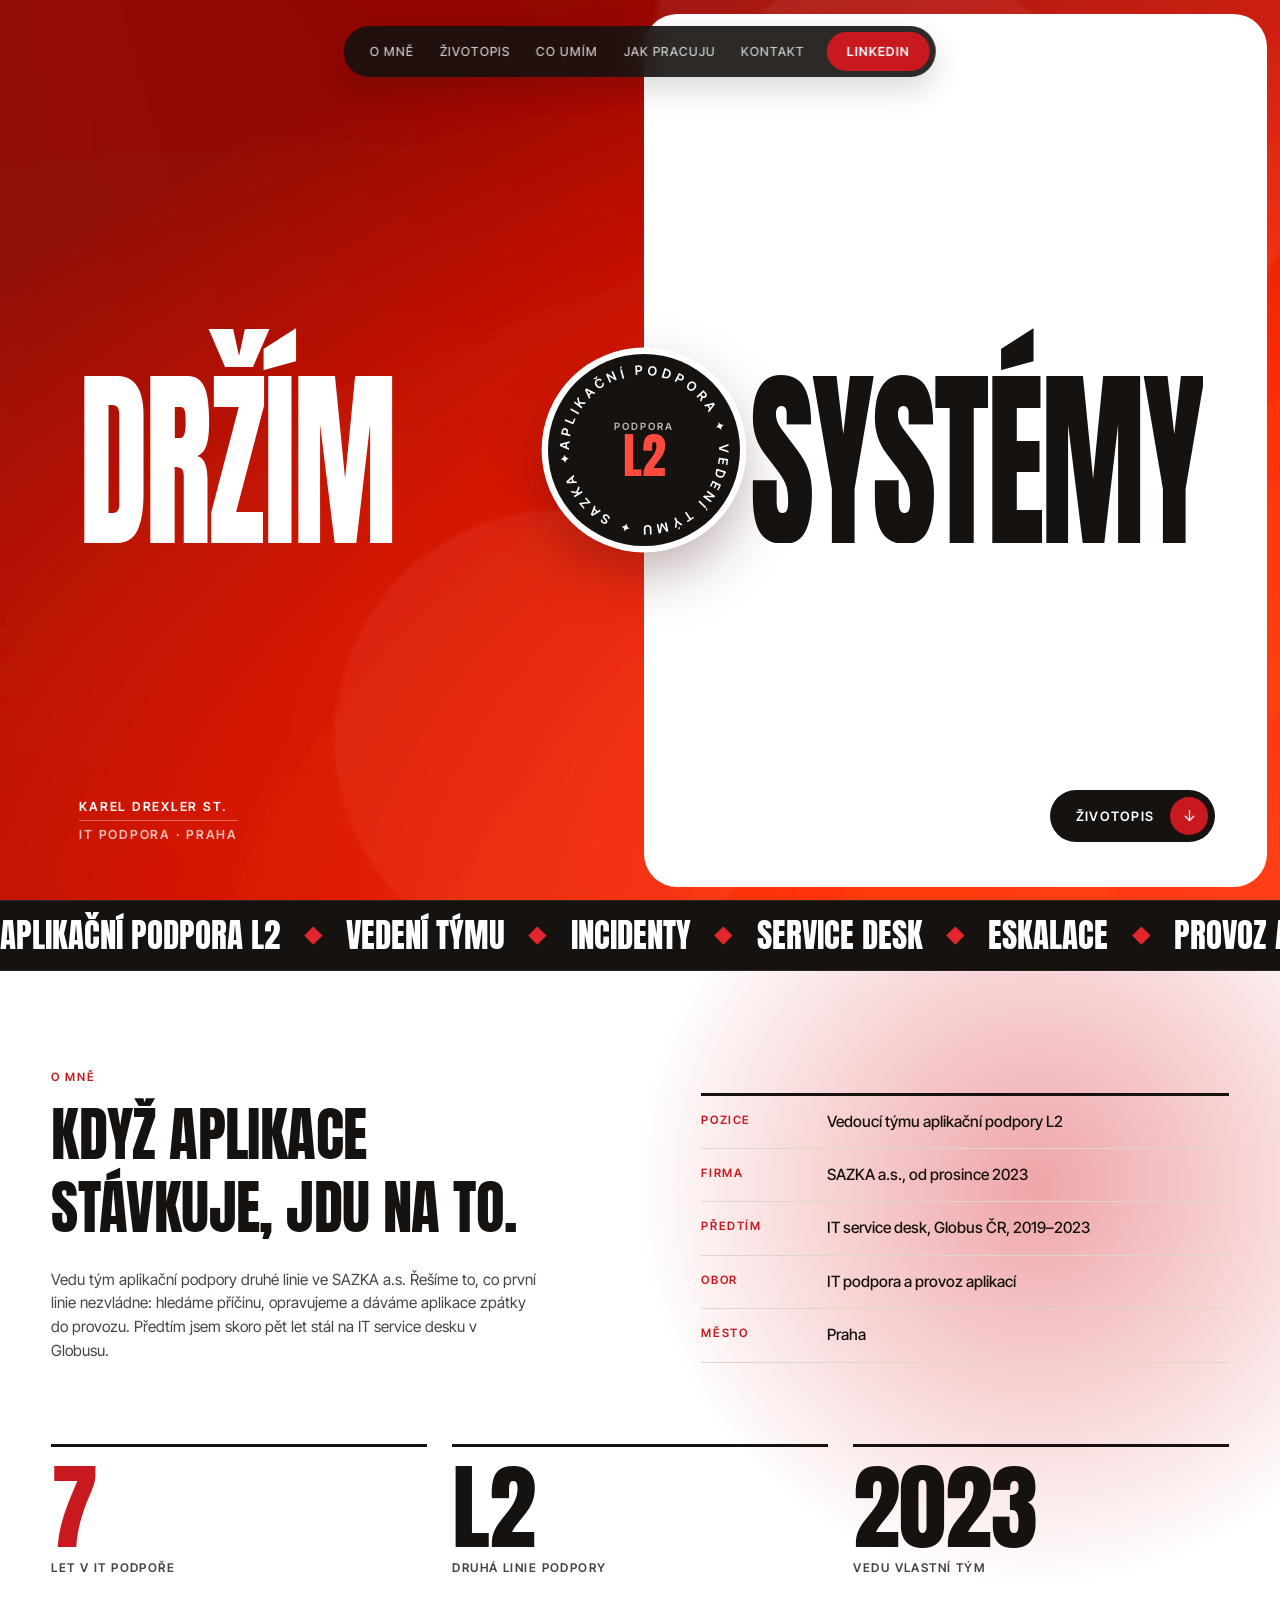
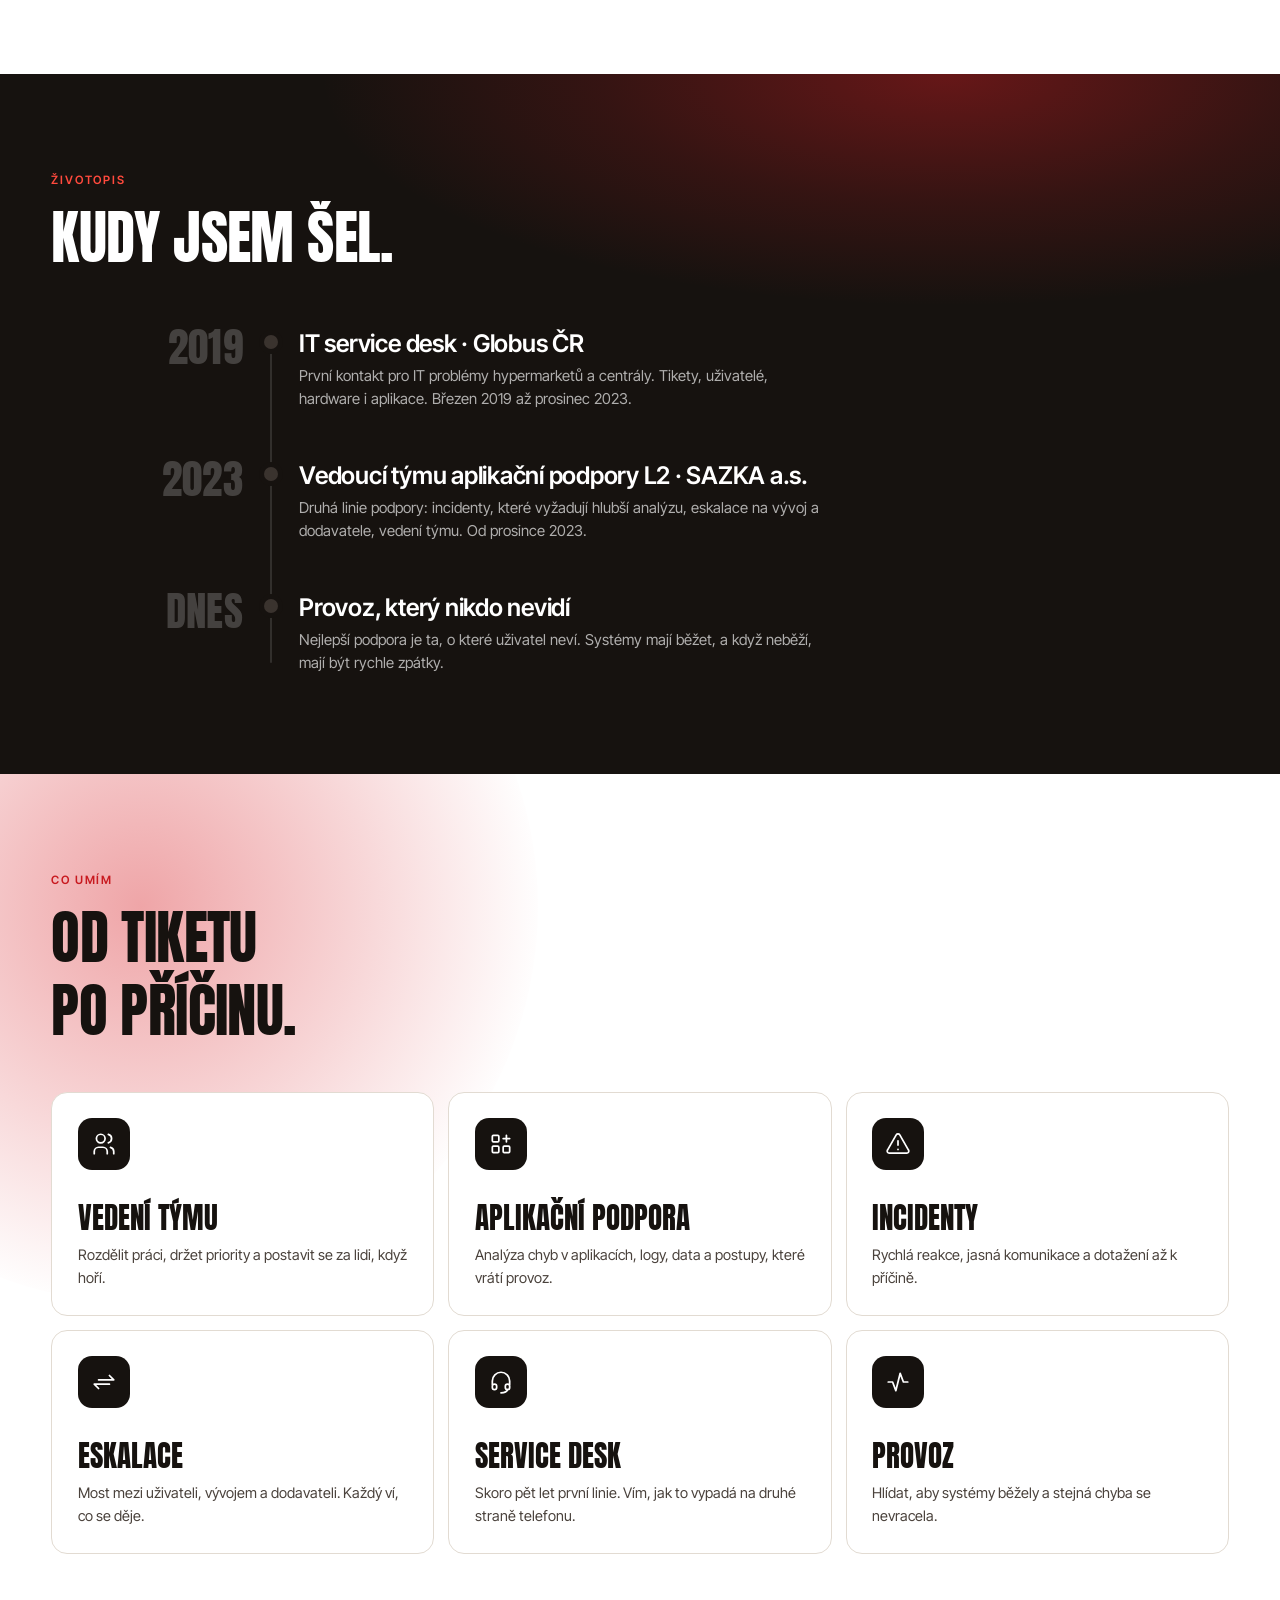
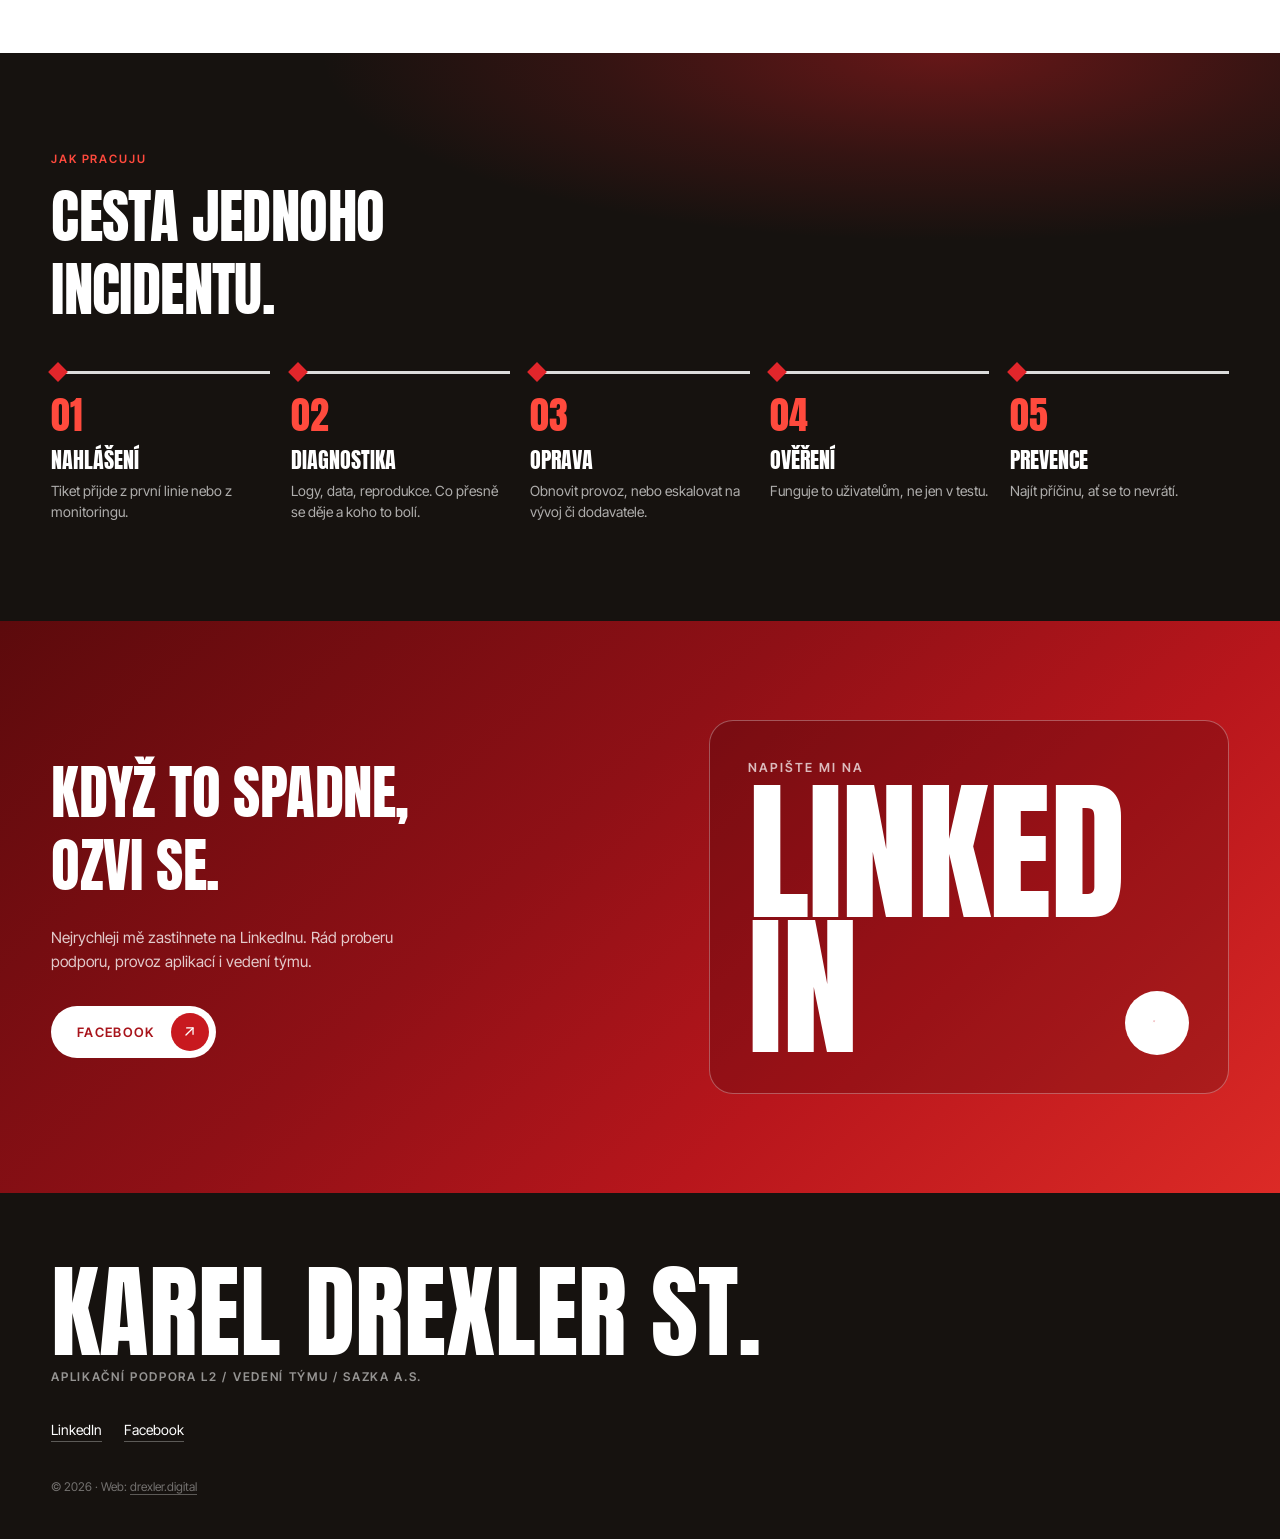
==== commit 9acd6fe7: "Karel Drexler st.: web předělaný na IT profil podle LinkedInu Místo střech aplikační podpora L2 ve S" ====
--- a/starsi/index.html
+++ b/starsi/index.html
@@ -3,8 +3,8 @@
 <head>
 <meta charset="utf-8">
 <meta name="viewport" content="width=device-width, initial-scale=1, viewport-fit=cover">
-<title>Karel Drexler st. - Klempířství, pokrývačství, tesařství</title>
-<meta name="description" content="Střechy od krovu po poslední žlab. Klempířství, pokrývačství, tesařství a výškové práce od roku 1992. Jenišov u Karlových Varů.">
+<title>Karel Drexler st. - Aplikační podpora L2</title>
+<meta name="description" content="Vedoucí týmu aplikační podpory L2 ve SAZKA a.s. Životopis a kontakt.">
 <link rel="preconnect" href="https://fonts.googleapis.com">
 <link rel="preconnect" href="https://fonts.gstatic.com" crossorigin>
 <link href="https://fonts.googleapis.com/css2?family=Anton&family=Bricolage+Grotesque:opsz,wght@12..96,700;12..96,800&family=Inter+Tight:wght@400;500;600&display=swap" rel="stylesheet">
@@ -21,12 +21,12 @@
   <div class="nav__menu" id="menu">
     <nav class="nav__links" aria-label="Hlavní navigace">
       <a href="#o-mne">O mně</a>
-      <a href="#remesla">Řemesla</a>
       <a href="#cesta">Životopis</a>
-      <a href="#plosina">Plošina</a>
+      <a href="#umim">Co umím</a>
+      <a href="#postup">Jak pracuju</a>
       <a href="#kontakt">Kontakt</a>
     </nav>
-    <a class="nav__cta" href="tel:+420602424224">Zavolat</a>
+    <a class="nav__cta" href="https://www.linkedin.com/in/karel-drexler-0b02b617b/" target="_blank" rel="noopener">LinkedIn</a>
   </div>
   <button class="nav__burger" type="button" aria-expanded="false" aria-controls="menu">
     <span class="nav__burger-text">Menu</span>
@@ -49,36 +49,36 @@
   </figure>
 
   <h1 class="hs__slova">
-    <span class="hs__slovo hs__slovo--l"><span class="line"><span>STAVÍM</span></span></span>
-    <span class="hs__slovo hs__slovo--r"><span class="line"><span>STŘECHY</span></span></span>
+    <span class="hs__slovo hs__slovo--l"><span class="line"><span>DRŽÍM</span></span></span>
+    <span class="hs__slovo hs__slovo--r"><span class="line"><span>SYSTÉMY</span></span></span>
   </h1>
 
-  <!-- Razítko: kruhový text kolem roku založení. -->
+  <!-- Razítko: kruhový text kolem úrovně podpory. -->
   <div class="razitko" aria-hidden="true">
     <svg class="razitko__kruh" viewBox="0 0 200 200">
       <defs><path id="razitko-cesta" d="M100 100m-78 0a78 78 0 1 1 156 0a78 78 0 1 1-156 0"/></defs>
-      <text><textPath href="#razitko-cesta" textLength="488">KLEMPÍŘ ✦ POKRÝVAČ ✦ TESAŘ ✦ VÝŠKOVÉ PRÁCE ✦</textPath></text>
+      <text><textPath href="#razitko-cesta" textLength="488">APLIKAČNÍ PODPORA ✦ VEDENÍ TÝMU ✦ SAZKA ✦</textPath></text>
     </svg>
-    <span class="razitko__stred"><small>od roku</small>1992</span>
+    <span class="razitko__stred"><small>podpora</small>L2</span>
   </div>
 
   <p class="hs__meta">
     <span>Karel Drexler st.</span>
-    <span>Jenišov u Karlových Varů</span>
+    <span>IT podpora · Praha</span>
   </p>
 
-  <a class="btn btn--hero" href="#remesla">
-    <span>Co dělám</span>
+  <a class="btn btn--hero" href="#cesta">
+    <span>Životopis</span>
     <!-- Tabler Icons (MIT): arrow-down -->
     <span class="btn__ikona" aria-hidden="true"><svg viewBox="0 0 24 24" fill="none" stroke="currentColor" stroke-width="1.8" stroke-linecap="round" stroke-linejoin="round"><path d="M12 5v14"/><path d="m18 13-6 6-6-6"/></svg></span>
   </a>
 </section>
 
-<!-- Běžící pás řemesel ---------------------------------------------- -->
+<!-- Běžící pás --------------------------------------------------------- -->
 <div class="pas" aria-hidden="true">
   <div class="pas__jizda">
-    <span>Pokrývačství</span><span>Klempířství</span><span>Tesařství</span><span>Výškové práce</span><span>Střešní okna</span><span>Plošina 25 m</span>
-    <span>Pokrývačství</span><span>Klempířství</span><span>Tesařství</span><span>Výškové práce</span><span>Střešní okna</span><span>Plošina 25 m</span>
+    <span>Aplikační podpora L2</span><span>Vedení týmu</span><span>Incidenty</span><span>Service desk</span><span>Eskalace</span><span>Provoz aplikací</span>
+    <span>Aplikační podpora L2</span><span>Vedení týmu</span><span>Incidenty</span><span>Service desk</span><span>Eskalace</span><span>Provoz aplikací</span>
   </div>
 </div>
 
@@ -87,99 +87,33 @@
   <div class="profil">
     <header class="sekce__hlava">
       <p class="stitek">O mně</p>
-      <h2 class="sekce__nadpis">Klempíř, pokrývač<br>a tesař.</h2>
+      <h2 class="sekce__nadpis">Když aplikace<br>stávkuje, jdu na to.</h2>
       <p class="sekce__lede">
-        Od roku 1992 dělám střechy kompletně: od poradenství a rozpočtu
-        zdarma přes dodávku materiálu až po hotovou práci. S partou
-        tesařů, klempířů a pokrývačů, kteří každý rok procházejí školením.
+        Vedu tým aplikační podpory druhé linie ve SAZKA a.s. Řešíme to,
+        co první linie nezvládne: hledáme příčinu, opravujeme a dáváme
+        aplikace zpátky do provozu. Předtím jsem skoro pět let stál na IT
+        service desku v Globusu.
       </p>
     </header>
 
-    <!-- Profil ve stylu životopisu: co, odkud, jak dlouho a s čím. -->
+    <!-- Profil ve stylu životopisu. -->
     <dl class="karta">
-      <div><dt>Obor</dt><dd>Klempířství, pokrývačství, tesařství, výškové práce</dd></div>
-      <div><dt>Sídlo</dt><dd>Jenišov u Karlových Varů</dd></div>
-      <div><dt>Praxe</dt><dd>Vlastní firma od roku 1992 · <span data-let-od="1992">30+</span> let</dd></div>
-      <div><dt>Školení</dt><dd>Velux, Roto, Rheinzink (Rakousko)</dd></div>
-      <div><dt>Technika</dt><dd>Stroje Schlebach, vlastní dílna, plošina DK25</dd></div>
-      <div><dt>Záruka</dt><dd>48 měsíců na všechny práce, firma je pojištěná</dd></div>
+      <div><dt>Pozice</dt><dd>Vedoucí týmu aplikační podpory L2</dd></div>
+      <div><dt>Firma</dt><dd>SAZKA a.s., od prosince 2023</dd></div>
+      <div><dt>Předtím</dt><dd>IT service desk, Globus ČR, 2019–2023</dd></div>
+      <div><dt>Obor</dt><dd>IT podpora a provoz aplikací</dd></div>
+      <div><dt>Město</dt><dd>Praha</dd></div>
     </dl>
   </div>
 
-  <!-- Čísla, která zákazník chce vědět dřív, než zavolá. -->
   <ul class="cisla">
-    <li><strong>1992</strong><span>Založení firmy</span></li>
-    <li><strong>48<small>měs.</small></strong><span>Záruka na všechny práce</span></li>
-    <li><strong>25<small>m</small></strong><span>Pracovní výška plošiny</span></li>
-    <li><strong>0<small>Kč</small></strong><span>Poradenství a rozpočet</span></li>
+    <li><strong data-let-od="2019">7</strong><span>Let v IT podpoře</span></li>
+    <li><strong>L2</strong><span>Druhá linie podpory</span></li>
+    <li><strong>2023</strong><span>Vedu vlastní tým</span></li>
   </ul>
 </section>
 
-<!-- Řemesla ------------------------------------------------------------ -->
-<section class="sekce sekce--tmava" id="remesla">
-  <header class="sekce__hlava">
-    <p class="stitek">Řemesla</p>
-    <h2 class="sekce__nadpis">Celá střecha<br>z jedné ruky.</h2>
-    <p class="sekce__lede">
-      Krov, krytina, oplechování i okna. Co jde na střechu, umíme
-      postavit, opravit a udržovat.
-    </p>
-  </header>
-
-  <ol class="remesla">
-    <li>
-      <span class="remesla__cislo">01</span>
-      <h3>Pokrývačství</h3>
-      <p>Dodávka a montáž všech typů střešních krytin včetně doplňků. I drobné opravy stávajících střech. Po práci odvezeme suť a uklidíme střechu i půdu.</p>
-    </li>
-    <li>
-      <span class="remesla__cislo">02</span>
-      <h3>Klempířství</h3>
-      <p>Žlaby, svody a oplechování z vlastní dílny na strojích Schlebach. Pozinkovaný, měděný, titanzinkový, hliníkový i poplastovaný plech v libovolné barvě. Žlaby až do 6 metrů.</p>
-    </li>
-    <li>
-      <span class="remesla__cislo">03</span>
-      <h3>Tesařství</h3>
-      <p>Krovy všech typů, montáž vazníků na rodinné i bytové domy, haly a veřejné budovy. Úpravy krovů pro půdní vestavby, pergoly, altány, terasy a ploty.</p>
-    </li>
-    <li>
-      <span class="remesla__cislo">04</span>
-      <h3>Střešní okna</h3>
-      <p>Montáž oken Velux, Roto a Prima Fenestra do všech druhů krytin, i vikýře. S doplňky: žaluzie, zastiňovací rolety, sítě proti hmyzu.</p>
-    </li>
-    <li>
-      <span class="remesla__cislo">05</span>
-      <h3>Výškové práce</h3>
-      <p>Horolezeckou technikou tam, kde se lešení nevyplatí. Čištění a opravy fasád, čištění žlabů, shazování sněhu, mytí oken, montáže reklam.</p>
-    </li>
-    <li>
-      <span class="remesla__cislo">06</span>
-      <h3>Pronájem plošiny</h3>
-      <p>Pracovní plošina DK25 s výškou 25 metrů a stranovým dosahem přes 11 metrů. Pro práce venku i uvnitř.</p>
-    </li>
-  </ol>
-</section>
-
-<!-- Jak to probíhá ------------------------------------------------------ -->
-<section class="sekce sekce--svetla" id="postup">
-  <header class="sekce__hlava">
-    <p class="stitek">Jak to probíhá</p>
-    <h2 class="sekce__nadpis">Od prohlídky<br>po záruku.</h2>
-  </header>
-
-  <ol class="postup">
-    <li><h3>Poradenství</h3><p>Prohlédneme střechu a řekneme, co dává smysl. Zdarma.</p></li>
-    <li><h3>Rozpočet</h3><p>Rozpočet na materiál i práci předem a zdarma.</p></li>
-    <li><h3>Materiál</h3><p>Materiál dodáme sami, klempířské prvky z vlastní dílny.</p></li>
-    <li><h3>Realizace</h3><p>Proškolení tesaři, klempíři a pokrývači. Krátké termíny.</p></li>
-    <li><h3>Úklid</h3><p>Odvoz suti a úklid střechy i půdních prostor.</p></li>
-    <li><h3>Záruka</h3><p>48 měsíců na všechny provedené práce.</p></li>
-  </ol>
-</section>
-
-<!-- Životopis ----------------------------------------------------------
-     Zatím jen to, co je veřejně dohledatelné. Další milníky doplnit
-     z LinkedInu: rok, nadpis, jedna věta. -->
+<!-- Životopis ---------------------------------------------------------- -->
 <section class="sekce sekce--tmava" id="cesta">
   <header class="sekce__hlava">
     <p class="stitek">Životopis</p>
@@ -188,160 +122,109 @@
 
   <div class="cesta">
     <ol class="osa">
-    <li><span class="osa__rok">1992</span><div><h3>Vlastní firma</h3>
-      <p>Živnost na klempířství, pokrývačství a tesařství. Od začátku střechy kompletně, od krovu po žlab.</p></div></li>
-    <li><span class="osa__rok">Každý rok</span><div><h3>Školení u výrobců</h3>
-      <p>Střešní okna u firem Velux a Roto, klempířina u firmy Rheinzink v Rakousku. Celá parta, ne jen já.</p></div></li>
-    <li><span class="osa__rok">Výšky</span><div><h3>Výškové práce</h3>
-      <p>Horolezecká technika pro fasády, žlaby a sníh tam, kde by lešení stálo víc než samotná práce.</p></div></li>
-    <li><span class="osa__rok">Dnes</span><div><h3>Střechy na klíč a plošina DK25</h3>
-      <p><span data-let-od="1992">Přes 30</span> let v oboru. Vlastní dílna, plošina do 25 metrů a záruka 48 měsíců.</p></div></li>
+    <li><span class="osa__rok">2019</span><div><h3>IT service desk · Globus ČR</h3>
+      <p>První kontakt pro IT problémy hypermarketů a centrály. Tikety, uživatelé, hardware i aplikace. Březen 2019 až prosinec 2023.</p></div></li>
+    <li><span class="osa__rok">2023</span><div><h3>Vedoucí týmu aplikační podpory L2 · SAZKA a.s.</h3>
+      <p>Druhá linie podpory: incidenty, které vyžadují hlubší analýzu, eskalace na vývoj a dodavatele, vedení týmu. Od prosince 2023.</p></div></li>
+    <li><span class="osa__rok">Dnes</span><div><h3>Provoz, který nikdo nevidí</h3>
+      <p>Nejlepší podpora je ta, o které uživatel neví. Systémy mají běžet, a když neběží, mají být rychle zpátky.</p></div></li>
     </ol>
   </div>
 </section>
 
-<!-- Plošina ------------------------------------------------------------ -->
-<section class="sekce sekce--svetla" id="plosina">
-  <div class="plosina">
-    <header class="sekce__hlava">
-      <p class="stitek">Pronájem</p>
-      <h2 class="sekce__nadpis">Plošina<br>do 25 metrů.</h2>
-      <p class="sekce__lede">
-        Kloubová plošina DK25: velká výška, malá hmotnost. Automatické
-        omezení zatěžovacího momentu hlídá stranový dosah podle zatížení
-        koše. Pro práce venku i uvnitř.
-      </p>
-      <ul class="tagy">
-        <li>Otočný hliníkový koš</li>
-        <li>Hydraulické podpěry</li>
-        <li>Hydraulický pojezd</li>
-        <li>Proporcionální ovládání</li>
-        <li>Zásuvka 230 V v koši</li>
-      </ul>
-      <a class="btn btn--tmavy" href="#kontakt"><span>Poptat plošinu</span><span class="btn__ikona" aria-hidden="true"><svg viewBox="0 0 24 24" fill="none" stroke="currentColor" stroke-width="1.8" stroke-linecap="round" stroke-linejoin="round"><path d="M5 12h14"/><path d="m13 18 6-6-6-6"/></svg></span></a>
-    </header>
-
-    <!-- Technický list: jako štítek na stroji. -->
-    <div class="list">
-      <p class="list__hlava"><span>DK25</span><span>Technické parametry</span></p>
-      <dl>
-        <div class="list__hlavni"><dt>Pracovní výška</dt><dd>25,00 m</dd></div>
-        <div class="list__hlavni"><dt>Stranový dosah</dt><dd>11,40 m</dd></div>
-        <div><dt>Nosnost koše</dt><dd>200 kg</dd></div>
-        <div><dt>Pohon</dt><dd>230 V / AKU / Diesel</dd></div>
-        <div><dt>Přepravní délka</dt><dd>9,07 m</dd></div>
-        <div><dt>Přepravní šířka</dt><dd>1,68 m</dd></div>
-        <div><dt>Přepravní výška</dt><dd>2,11 m</dd></div>
-        <div><dt>Hmotnost</dt><dd>2 450 kg</dd></div>
-      </dl>
-    </div>
-  </div>
-</section>
-
-<!-- Závěrečná výzva ------------------------------------------------- -->
-<section class="sekce sekce--cervena" id="zavolat">
+<!-- Co umím ------------------------------------------------------------ -->
+<section class="sekce sekce--svetla" id="umim">
+  <header class="sekce__hlava">
+    <p class="stitek">Co umím</p>
+    <h2 class="sekce__nadpis">Od tiketu<br>po příčinu.</h2>
+  </header>
+
+  <ul class="umim">
+    <li>
+      <!-- Tabler Icons (MIT): users -->
+      <span class="umim__ikona" aria-hidden="true"><svg viewBox="0 0 24 24" fill="none" stroke="currentColor" stroke-width="1.6" stroke-linecap="round" stroke-linejoin="round"><path d="M5 7a4 4 0 1 0 8 0a4 4 0 1 0-8 0"/><path d="M3 21v-2a4 4 0 0 1 4-4h4a4 4 0 0 1 4 4v2"/><path d="M16 3.13a4 4 0 0 1 0 7.75"/><path d="M21 21v-2a4 4 0 0 0-3-3.85"/></svg></span>
+      <h3>Vedení týmu</h3>
+      <p>Rozdělit práci, držet priority a postavit se za lidi, když hoří.</p>
+    </li>
+    <li>
+      <!-- Tabler Icons (MIT): apps -->
+      <span class="umim__ikona" aria-hidden="true"><svg viewBox="0 0 24 24" fill="none" stroke="currentColor" stroke-width="1.6" stroke-linecap="round" stroke-linejoin="round"><rect x="4" y="4" width="6" height="6" rx="1"/><rect x="4" y="14" width="6" height="6" rx="1"/><rect x="14" y="14" width="6" height="6" rx="1"/><path d="M14 7h6M17 4v6"/></svg></span>
+      <h3>Aplikační podpora</h3>
+      <p>Analýza chyb v aplikacích, logy, data a postupy, které vrátí provoz.</p>
+    </li>
+    <li>
+      <!-- Tabler Icons (MIT): alert-triangle -->
+      <span class="umim__ikona" aria-hidden="true"><svg viewBox="0 0 24 24" fill="none" stroke="currentColor" stroke-width="1.6" stroke-linecap="round" stroke-linejoin="round"><path d="M12 9v4M12 17h.01"/><path d="M10.36 3.6 2.3 17.6A1.9 1.9 0 0 0 3.94 20.5h16.12a1.9 1.9 0 0 0 1.64-2.9L13.64 3.6a1.9 1.9 0 0 0-3.28 0"/></svg></span>
+      <h3>Incidenty</h3>
+      <p>Rychlá reakce, jasná komunikace a dotažení až k příčině.</p>
+    </li>
+    <li>
+      <!-- Tabler Icons (MIT): arrows-exchange -->
+      <span class="umim__ikona" aria-hidden="true"><svg viewBox="0 0 24 24" fill="none" stroke="currentColor" stroke-width="1.6" stroke-linecap="round" stroke-linejoin="round"><path d="M7 10h14l-4-4"/><path d="M17 14H3l4 4"/></svg></span>
+      <h3>Eskalace</h3>
+      <p>Most mezi uživateli, vývojem a dodavateli. Každý ví, co se děje.</p>
+    </li>
+    <li>
+      <!-- Tabler Icons (MIT): headset -->
+      <span class="umim__ikona" aria-hidden="true"><svg viewBox="0 0 24 24" fill="none" stroke="currentColor" stroke-width="1.6" stroke-linecap="round" stroke-linejoin="round"><path d="M4 14v-3a8 8 0 1 1 16 0v3"/><path d="M18 19c0 1.66-2.69 3-6 3"/><rect x="4" y="14" width="4" height="5" rx="2"/><rect x="16" y="14" width="4" height="5" rx="2"/></svg></span>
+      <h3>Service desk</h3>
+      <p>Skoro pět let první linie. Vím, jak to vypadá na druhé straně telefonu.</p>
+    </li>
+    <li>
+      <!-- Tabler Icons (MIT): activity -->
+      <span class="umim__ikona" aria-hidden="true"><svg viewBox="0 0 24 24" fill="none" stroke="currentColor" stroke-width="1.6" stroke-linecap="round" stroke-linejoin="round"><path d="M3 12h4l3 8 4-16 3 8h4"/></svg></span>
+      <h3>Provoz</h3>
+      <p>Hlídat, aby systémy běžely a stejná chyba se nevracela.</p>
+    </li>
+  </ul>
+</section>
+
+<!-- Jak pracuju: životní cyklus incidentu, pořadí je informace. ------- -->
+<section class="sekce sekce--tmava" id="postup">
+  <header class="sekce__hlava">
+    <p class="stitek">Jak pracuju</p>
+    <h2 class="sekce__nadpis">Cesta jednoho<br>incidentu.</h2>
+  </header>
+
+  <ol class="postup">
+    <li><h3>Nahlášení</h3><p>Tiket přijde z první linie nebo z monitoringu.</p></li>
+    <li><h3>Diagnostika</h3><p>Logy, data, reprodukce. Co přesně se děje a koho to bolí.</p></li>
+    <li><h3>Oprava</h3><p>Obnovit provoz, nebo eskalovat na vývoj či dodavatele.</p></li>
+    <li><h3>Ověření</h3><p>Funguje to uživatelům, ne jen v testu.</p></li>
+    <li><h3>Prevence</h3><p>Najít příčinu, ať se to nevrátí.</p></li>
+  </ol>
+</section>
+
+<!-- Kontakt ------------------------------------------------------------ -->
+<section class="sekce sekce--cervena" id="kontakt">
   <div class="vyzva">
     <div class="vyzva__text">
-      <h2 class="sekce__nadpis">Jedna firma.<br>Celá střecha.</h2>
+      <h2 class="sekce__nadpis">Když to spadne,<br>ozvi se.</h2>
       <p class="sekce__lede">
-        Tesař, pokrývač i klempíř pod jednou střechou. Žádné předávání
-        mezi třemi dodavateli a jedna záruka na všechno.
+        Nejrychleji mě zastihnete na LinkedInu. Rád proberu podporu,
+        provoz aplikací i vedení týmu.
       </p>
-      <a class="btn btn--svetly" href="#kontakt"><span>Napsat poptávku</span><span class="btn__ikona" aria-hidden="true"><svg viewBox="0 0 24 24" fill="none" stroke="currentColor" stroke-width="1.8" stroke-linecap="round" stroke-linejoin="round"><path d="M3 7a2 2 0 0 1 2-2h14a2 2 0 0 1 2 2v10a2 2 0 0 1-2 2H5a2 2 0 0 1-2-2z"/><path d="m3 7 9 6 9-6"/></svg></span></a>
+      <a class="btn btn--svetly" href="https://www.facebook.com/karel.drexler.7" target="_blank" rel="noopener"><span>Facebook</span><span class="btn__ikona" aria-hidden="true"><svg viewBox="0 0 24 24" fill="none" stroke="currentColor" stroke-width="1.8" stroke-linecap="round" stroke-linejoin="round"><path d="M7 17 17 7"/><path d="M8 7h9v9"/></svg></span></a>
     </div>
 
-    <!-- Řemeslník bere telefon, ne e-mail: číslo je tu největší věc. -->
-    <a class="telefon" href="tel:+420602424224">
-      <span class="telefon__popis">Zavolejte</span>
-      <span class="telefon__cislo">602<br>424<br>224</span>
-      <span class="telefon__predvolba">+420</span>
+    <!-- Hlavní cesta za ním je LinkedIn, proto je tu největší. -->
+    <a class="velky-odkaz" href="https://www.linkedin.com/in/karel-drexler-0b02b617b/" target="_blank" rel="noopener">
+      <span class="velky-odkaz__popis">Napište mi na</span>
+      <span class="velky-odkaz__nazev">Linked<br>In</span>
+      <span class="velky-odkaz__sipka" aria-hidden="true"><svg viewBox="0 0 24 24" fill="none" stroke="currentColor" stroke-width="1.8" stroke-linecap="round" stroke-linejoin="round"><path d="M7 17 17 7"/><path d="M8 7h9v9"/></svg></span>
     </a>
-  </div>
-</section>
-
-<!-- Kontakt ---------------------------------------------------------- -->
-<section class="sekce sekce--svetla" id="kontakt">
-  <header class="sekce__hlava">
-    <h2 class="sekce__nadpis">Co je potřeba<br>na střeše?</h2>
-    <p class="sekce__lede">
-      Napište pár vět, ideálně i obec a telefon. Ozvu se, domluvíme
-      prohlídku a připravím rozpočet zdarma.
-    </p>
-  </header>
-
-  <div class="kontakt">
-    <!-- Zprávy chodí přes FormSubmit na karel.drexler@volny.cz. První
-         odeslání pošle na tu adresu aktivační e-mail, teprve po jeho
-         potvrzení začnou zprávy chodit. -->
-    <form class="formular" action="https://formsubmit.co/ajax/karel.drexler@volny.cz" method="post" novalidate>
-      <input type="hidden" name="_subject" value="Nová poptávka z webu">
-      <input type="hidden" name="_template" value="table">
-      <input type="text" name="_honey" class="pastnabot" tabindex="-1" autocomplete="off" aria-hidden="true">
-
-      <label>Jméno<input type="text" name="Jméno" placeholder="Jak vám mám říkat?" autocomplete="name" required></label>
-      <label>Telefon<input type="tel" name="Telefon" placeholder="Kam vám zavolám" autocomplete="tel"></label>
-      <label>E-mail<input type="email" name="email" placeholder="Kam se vám ozvu" autocomplete="email" required></label>
-      <label>Obec<input type="text" name="Obec" placeholder="Kde je střecha" autocomplete="address-level2"></label>
-      <label class="siroke">Co potřebujete?<textarea name="Zpráva" rows="5" placeholder="Nová střecha, oprava, žlaby, okna, plošina…" required></textarea></label>
-      <button type="submit" class="btn btn--tmavy"><span data-klid="Odeslat">Odeslat</span><span class="btn__ikona" aria-hidden="true"><svg viewBox="0 0 24 24" fill="none" stroke="currentColor" stroke-width="1.8" stroke-linecap="round" stroke-linejoin="round"><path d="M10 14 21 3"/><path d="M21 3l-6.5 18a.55.55 0 0 1-1 0L10 14l-7-3.5a.55.55 0 0 1 0-1z"/></svg></span></button>
-
-      <p class="hlaska" role="status" aria-live="polite"></p>
-    </form>
-
-    <aside class="vizitka">
-      <p class="vizitka__jmeno">Karel Drexler st.</p>
-      <p class="vizitka__role">Klempíř, pokrývač, tesař</p>
-
-      <ul class="spojeni">
-        <li>
-          <span class="spojeni__ikona" aria-hidden="true">
-            <!-- Tabler Icons (MIT): phone -->
-            <svg viewBox="0 0 24 24" fill="none" stroke="currentColor" stroke-width="1.7" stroke-linecap="round" stroke-linejoin="round"><path d="M5 4h4l2 5-2.5 1.5a11 11 0 0 0 5 5L15 13l5 2v4a2 2 0 0 1-2 2A16 16 0 0 1 3 6a2 2 0 0 1 2-2"/></svg>
-          </span>
-          <span class="spojeni__co">Telefon</span>
-          <a class="spojeni__hodnota" href="tel:+420602424224">+420 602 424 224</a>
-        </li>
-        <li>
-          <span class="spojeni__ikona" aria-hidden="true">
-            <!-- Tabler Icons (MIT): mail -->
-            <svg viewBox="0 0 24 24" fill="none" stroke="currentColor" stroke-width="1.7" stroke-linecap="round" stroke-linejoin="round"><path d="M3 7a2 2 0 0 1 2-2h14a2 2 0 0 1 2 2v10a2 2 0 0 1-2 2H5a2 2 0 0 1-2-2z"/><path d="m3 7 9 6 9-6"/></svg>
-          </span>
-          <span class="spojeni__co">E-mail</span>
-          <a class="spojeni__hodnota" href="mailto:karel.drexler@volny.cz">karel.drexler@volny.cz</a>
-        </li>
-        <li>
-          <span class="spojeni__ikona" aria-hidden="true">
-            <!-- Tabler Icons (MIT): map-pin -->
-            <svg viewBox="0 0 24 24" fill="none" stroke="currentColor" stroke-width="1.7" stroke-linecap="round" stroke-linejoin="round"><path d="M9 11a3 3 0 1 0 6 0a3 3 0 0 0-6 0"/><path d="M17.66 16.66 13.41 20.9a2 2 0 0 1-2.83 0l-4.24-4.24a8 8 0 1 1 11.32 0z"/></svg>
-          </span>
-          <span class="spojeni__co">Sídlo</span>
-          <span class="spojeni__hodnota">Jenišov 123, 360 01</span>
-        </li>
-        <li>
-          <span class="spojeni__ikona" aria-hidden="true">
-            <!-- Tabler Icons (MIT): brand-linkedin -->
-            <svg viewBox="0 0 24 24" fill="none" stroke="currentColor" stroke-width="1.7" stroke-linecap="round" stroke-linejoin="round"><rect x="4" y="4" width="16" height="16" rx="2"/><path d="M8 11v5M8 8v.01M12 16v-5M16 16v-3a2 2 0 0 0-4 0"/></svg>
-          </span>
-          <span class="spojeni__co">LinkedIn</span>
-          <a class="spojeni__hodnota" href="https://www.linkedin.com/in/karel-drexler-0b02b617b/" target="_blank" rel="noopener">Karel Drexler</a>
-        </li>
-      </ul>
-
-      <p class="vizitka__stav">Firma je pojištěná pro případ škody. Na všechny provedené práce dávám záruku 48 měsíců.</p>
-    </aside>
   </div>
 </section>
 </main>
 
 <footer class="paticka">
   <p class="paticka__jmeno">Karel Drexler st.</p>
-  <p class="paticka__role">Klempíř / Pokrývač / Tesař / Výškové práce</p>
+  <p class="paticka__role">Aplikační podpora L2 / Vedení týmu / SAZKA a.s.</p>
   <nav class="paticka__site">
     <a href="https://www.linkedin.com/in/karel-drexler-0b02b617b/" target="_blank" rel="noopener">LinkedIn</a>
     <a href="https://www.facebook.com/karel.drexler.7" target="_blank" rel="noopener">Facebook</a>
-    <a href="tel:+420602424224">+420 602 424 224</a>
   </nav>
-  <p class="paticka__copy">© 2026 · IČO 46837841 · Web: <a href="https://www.drexler.digital/">drexler.digital</a></p>
+  <p class="paticka__copy">© 2026 · Web: <a href="https://www.drexler.digital/">drexler.digital</a></p>
 </footer>
 
 <script type="module" src="starsi.js"></script>
--- a/starsi/starsi.css
+++ b/starsi/starsi.css
@@ -259,7 +259,7 @@
   padding: 0;
   list-style: none;
   display: grid;
-  grid-template-columns: repeat(4, minmax(0, 1fr));
+  grid-template-columns: repeat(3, minmax(0, 1fr));
   gap: clamp(14px, 2vw, 28px);
 }
 
@@ -297,10 +297,10 @@
   color: var(--ink-soft);
 }
 
-/* Řemesla ------------------------------------------------------------ */
-/* Dlaždice bez fotek: číslo obrysem, nadpis, popis. Pod kurzorem se
+/* Co umím ----------------------------------------------------------- */
+/* Dlaždice s ikonou: v klidu papír s tenkým rámem, pod kurzorem se
    rozsvítí do červené jako zbytek stránky. */
-.remesla {
+.umim {
   margin: clamp(32px, 5vh, 56px) 0 0;
   padding: 0;
   list-style: none;
@@ -309,20 +309,21 @@
   gap: clamp(10px, 1.2vw, 14px);
 }
 
-.remesla li {
+.umim li {
   position: relative;
-  display: flex;
-  flex-direction: column;
+  display: grid;
+  align-content: start;
+  gap: 10px;
   padding: clamp(20px, 2vw, 28px);
-  border: 1px solid rgba(255, 255, 255, .14);
+  border: 1px solid #e2dbd2;
   border-radius: 16px;
-  background: rgba(255, 255, 255, .03);
+  background: var(--paper);
   overflow: hidden;
   isolation: isolate;
-  transition: border-color .4s ease, translate .4s cubic-bezier(.2, .8, .2, 1);
-}
-
-.remesla li::before {
+  transition: border-color .4s ease, color .4s ease, translate .4s cubic-bezier(.2, .8, .2, 1);
+}
+
+.umim li::before {
   content: "";
   position: absolute;
   inset: 0;
@@ -332,22 +333,27 @@
   transition: opacity .45s ease;
 }
 
-.remesla li:hover { border-color: transparent; translate: 0 -4px; }
-.remesla li:hover::before { opacity: 1; }
-
-.remesla__cislo {
-  font-family: var(--hero-face);
-  font-size: clamp(54px, 5.4vw, 84px);
-  line-height: .9;
-  color: transparent;
-  -webkit-text-stroke: 1.4px var(--red-400);
-  transition: -webkit-text-stroke-color .4s ease;
-}
-
-.remesla li:hover .remesla__cislo { -webkit-text-stroke-color: rgba(255, 255, 255, .85); }
-
-.remesla h3 {
-  margin: clamp(28px, 4vh, 44px) 0 10px;
+.umim li:hover { border-color: transparent; color: var(--paper); translate: 0 -4px; }
+.umim li:hover::before { opacity: 1; }
+
+.umim__ikona {
+  display: grid;
+  place-content: center;
+  width: 52px;
+  height: 52px;
+  margin-bottom: clamp(14px, 2.4vh, 26px);
+  border-radius: 14px;
+  background: var(--ink);
+  color: var(--paper);
+  transition: background-color .4s ease, color .4s ease;
+}
+
+.umim__ikona svg { width: 26px; height: 26px; }
+
+.umim li:hover .umim__ikona { background: var(--paper); color: var(--red-600); }
+
+.umim h3 {
+  margin: 0;
   font-family: var(--hero-face);
   font-weight: 400;
   font-size: clamp(24px, 2.3vw, 34px);
@@ -355,15 +361,15 @@
   text-transform: uppercase;
 }
 
-.remesla p {
+.umim p {
   margin: 0;
   font-size: 14.5px;
   line-height: 1.55;
-  color: rgba(255, 255, 255, .68);
+  color: var(--ink-soft);
   transition: color .4s ease;
 }
 
-.remesla li:hover p { color: rgba(255, 255, 255, .92); }
+.umim li:hover p { color: rgba(255, 255, 255, .9); }
 
 /* Postup -------------------------------------------------------------- */
 .postup {
@@ -372,7 +378,7 @@
   list-style: none;
   counter-reset: krok;
   display: grid;
-  grid-template-columns: repeat(6, minmax(0, 1fr));
+  grid-template-columns: repeat(5, minmax(0, 1fr));
   gap: clamp(12px, 1.6vw, 22px);
 }
 
@@ -380,7 +386,7 @@
   counter-increment: krok;
   position: relative;
   padding-top: 22px;
-  border-top: 3px solid var(--ink);
+  border-top: 3px solid rgba(255, 255, 255, .85);
 }
 
 /* Čtvereček na lince: krok, kterým se prochází. */
@@ -391,7 +397,7 @@
   left: 0;
   width: 14px;
   height: 14px;
-  background: var(--red-600);
+  background: var(--red-500);
   transform: rotate(45deg);
 }
 
@@ -402,7 +408,7 @@
   font-family: var(--hero-face);
   font-size: clamp(30px, 3vw, 44px);
   line-height: 1;
-  color: var(--red-600);
+  color: var(--red-400);
 }
 
 .postup h3 {
@@ -418,89 +424,11 @@
   margin: 0;
   font-size: 14px;
   line-height: 1.5;
-  color: var(--ink-soft);
-}
-
-/* Plošina -------------------------------------------------------------- */
-.plosina {
-  display: grid;
-  gap: clamp(32px, 5vw, 90px);
-  grid-template-columns: minmax(0, 1fr) minmax(0, .95fr);
-  align-items: center;
-}
-
-.plosina .btn--tmavy { margin-top: clamp(24px, 3.6vh, 40px); }
-
-/* Technický list jako štítek na stroji: tmavý, hrubé číslo nahoře. */
-.list {
-  padding: clamp(22px, 2.6vw, 36px);
-  border-radius: 20px;
-  background: var(--ink);
-  color: var(--paper);
-  box-shadow: 0 30px 70px -30px rgba(92, 10, 12, .55);
-}
-
-.list__hlava {
-  display: flex;
-  align-items: flex-end;
-  justify-content: space-between;
-  gap: 16px;
-  margin: 0 0 clamp(16px, 2.4vh, 24px);
-  padding-bottom: clamp(14px, 2vh, 20px);
-  border-bottom: 3px solid var(--red-500);
-}
-
-.list__hlava span:first-child {
-  font-family: var(--hero-face);
-  font-size: clamp(56px, 6vw, 96px);
-  line-height: .85;
-}
-
-.list__hlava span:last-child {
-  font-size: 11.5px;
-  font-weight: 600;
-  letter-spacing: .14em;
-  text-transform: uppercase;
-  color: rgba(255, 255, 255, .6);
-  text-align: right;
-}
-
-.list dl { margin: 0; }
-
-.list dl > div {
-  display: flex;
-  align-items: baseline;
-  justify-content: space-between;
-  gap: 16px;
-  padding: 11px 0;
-  border-bottom: 1px dashed rgba(255, 255, 255, .16);
-}
-
-.list dl > div:last-child { border-bottom: 0; padding-bottom: 0; }
-
-.list dt {
-  font-size: 13.5px;
   color: rgba(255, 255, 255, .66);
 }
 
-.list dd {
-  margin: 0;
-  font-size: 15px;
-  font-weight: 600;
-  font-variant-numeric: tabular-nums;
-  text-align: right;
-}
-
-.list .list__hlavni dd {
-  font-family: var(--hero-face);
-  font-weight: 400;
-  font-size: clamp(30px, 3vw, 44px);
-  line-height: 1;
-  color: var(--red-400);
-}
-
-/* Výzva: telefon ------------------------------------------------------- */
-.telefon {
+/* Kontakt: velký odkaz na LinkedIn ------------------------------------ */
+.velky-odkaz {
   position: relative;
   display: grid;
   justify-self: end;
@@ -512,7 +440,7 @@
   transition: background-color .35s ease, color .35s ease, border-color .35s ease;
 }
 
-.telefon__popis {
+.velky-odkaz__popis {
   font-size: 12.5px;
   font-weight: 600;
   letter-spacing: .16em;
@@ -521,36 +449,42 @@
   transition: color .35s ease;
 }
 
-.telefon__cislo {
+.velky-odkaz__nazev {
   margin-top: 10px;
   font-family: var(--hero-face);
-  font-size: clamp(76px, 10vw, 168px);
-  line-height: .9;
+  font-size: clamp(88px, 12vw, 200px);
+  line-height: .88;
   letter-spacing: -.01em;
-}
-
-.telefon__predvolba {
-  position: absolute;
-  top: clamp(24px, 3vw, 40px);
+  text-transform: uppercase;
+}
+
+.velky-odkaz__sipka {
+  position: absolute;
+  bottom: clamp(24px, 3vw, 40px);
   right: clamp(24px, 3vw, 40px);
-  font-family: var(--hero-face);
-  font-size: clamp(22px, 2.2vw, 32px);
-  color: rgba(255, 255, 255, .5);
-  transition: color .35s ease;
-}
-
-.telefon:hover {
+  display: grid;
+  place-content: center;
+  width: clamp(48px, 5vw, 72px);
+  height: clamp(48px, 5vw, 72px);
+  border-radius: 50%;
+  background: var(--paper);
+  color: var(--red-600);
+  transition: background-color .35s ease, color .35s ease, rotate .4s cubic-bezier(.2, .8, .2, 1);
+}
+
+.velky-odkaz__sipka svg { width: 45%; height: 45%; }
+
+.velky-odkaz:hover {
   background: var(--paper);
   border-color: var(--paper);
   color: var(--red-700);
 }
 
-.telefon:hover .telefon__popis,
-.telefon:hover .telefon__predvolba { color: var(--ink-soft); }
+.velky-odkaz:hover .velky-odkaz__popis { color: var(--ink-soft); }
+.velky-odkaz:hover .velky-odkaz__sipka { background: var(--red-600); color: var(--paper); rotate: 45deg; }
 
 /* Drobnosti ------------------------------------------------------------ */
-#postup::before { top: -30%; left: -20%; }
-#plosina::before { bottom: -30%; right: -18%; }
+#umim::before { top: -30%; left: -20%; }
 
 .paticka__copy a {
   border-bottom: 1px solid rgba(255, 255, 255, .3);
@@ -561,15 +495,13 @@
 
 /* Úzké obrazovky ----------------------------------------------------- */
 @media (max-width: 1040px) {
-  .remesla { grid-template-columns: repeat(2, minmax(0, 1fr)); }
+  .umim { grid-template-columns: repeat(2, minmax(0, 1fr)); }
   .postup { grid-template-columns: repeat(3, minmax(0, 1fr)); row-gap: clamp(32px, 5vh, 48px); }
-  .cisla { grid-template-columns: repeat(2, minmax(0, 1fr)); row-gap: clamp(32px, 5vh, 48px); }
-  .profil,
-  .plosina { grid-template-columns: 1fr; }
+  .profil { grid-template-columns: 1fr; }
 }
 
 @media (max-width: 1000px) {
-  .telefon { justify-self: start; }
+  .velky-odkaz { justify-self: start; }
 }
 
 @media (max-width: 900px) {
@@ -659,19 +591,20 @@
 }
 
 @media (max-width: 720px) {
-  .remesla { grid-template-columns: 1fr; }
+  .umim { grid-template-columns: 1fr; }
   .postup { grid-template-columns: repeat(2, minmax(0, 1fr)); }
   .karta > div { grid-template-columns: 1fr; gap: 4px; }
 }
 
-@media (max-width: 340px) {
-  .cisla { grid-template-columns: 1fr; }
+@media (max-width: 480px) {
+  .cisla { grid-template-columns: repeat(2, minmax(0, 1fr)); row-gap: 32px; }
+  .cisla li:last-child { grid-column: 1 / -1; }
 }
 
 @media (prefers-reduced-motion: reduce) {
   .hs__slovo .line > span { transform: none; animation: none; }
   .razitko { opacity: 1; scale: 1; animation: none; }
   .razitko__kruh, .pas__jizda { animation: none; }
-  .remesla li, .remesla li::before, .telefon { transition: none; }
-  .remesla li:hover { translate: none; }
-}
+  .umim li, .umim li::before, .velky-odkaz, .velky-odkaz__sipka { transition: none; }
+  .umim li:hover { translate: none; }
+}
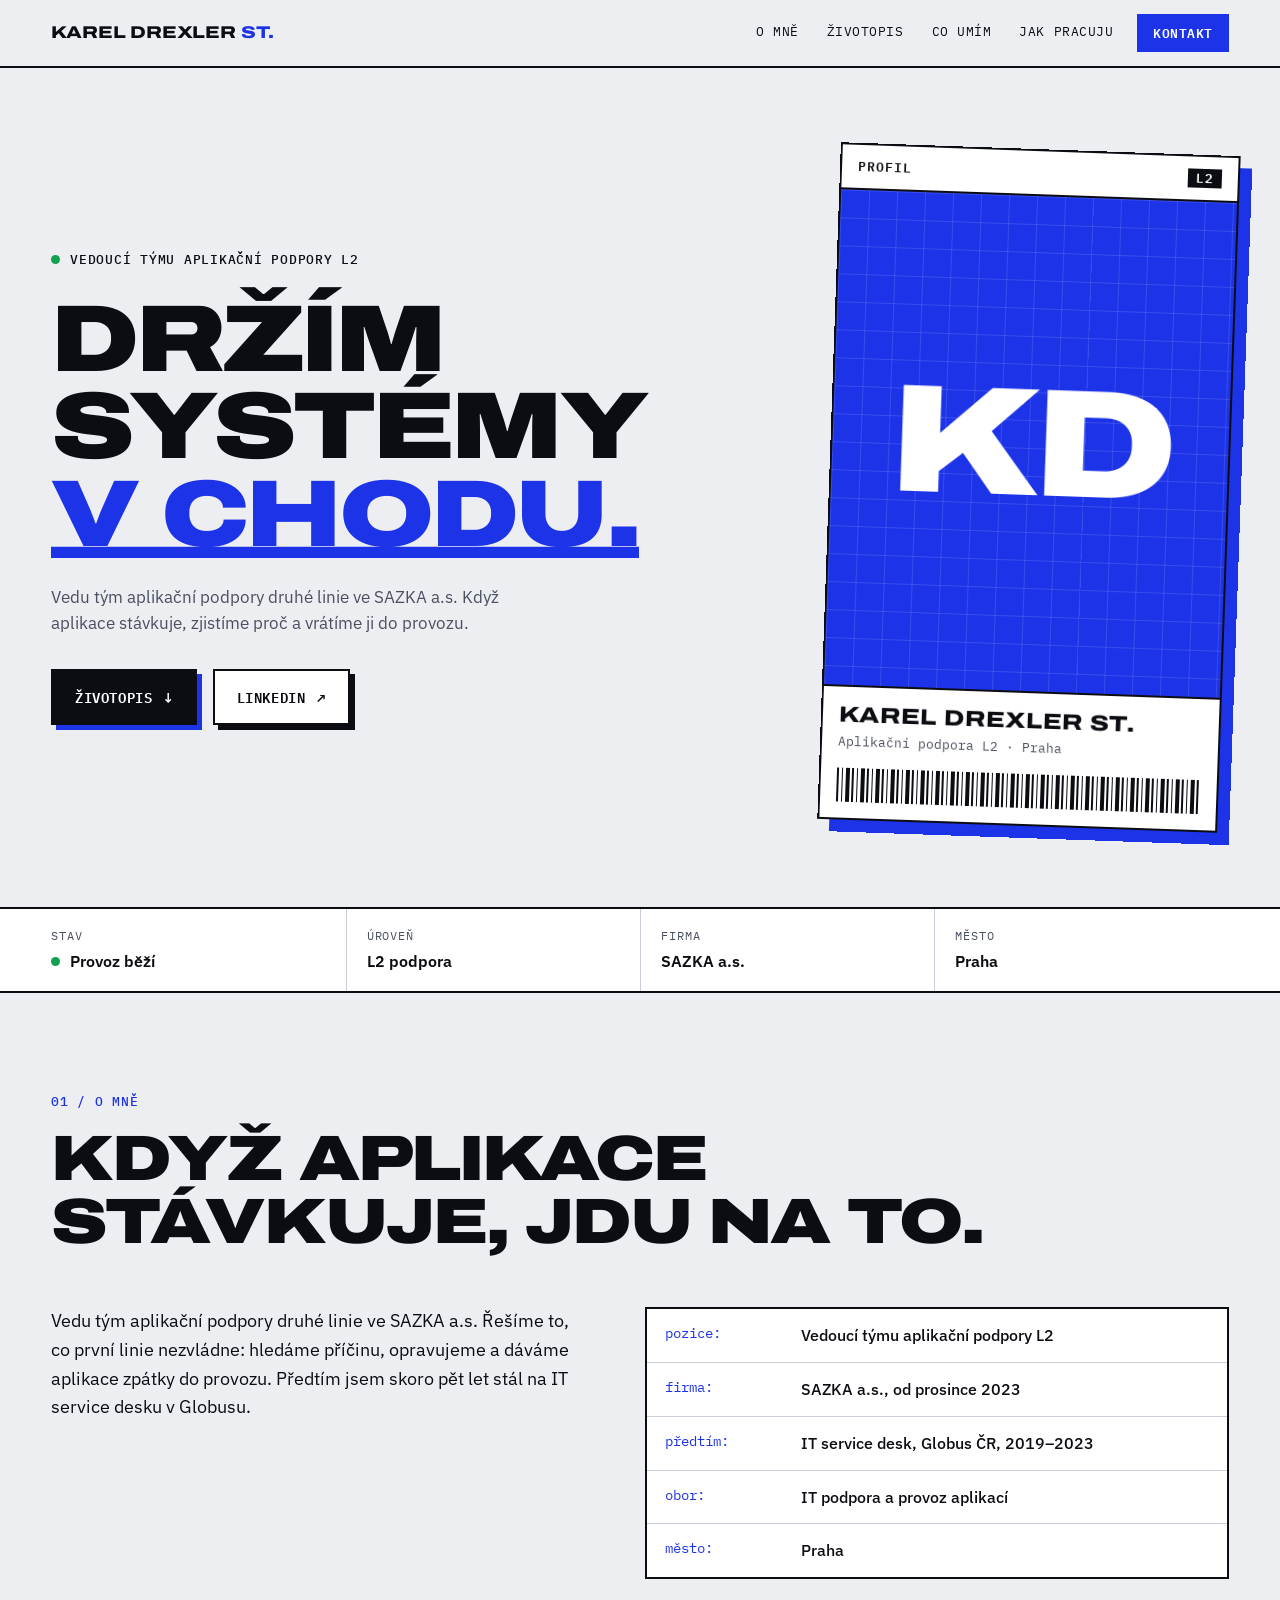
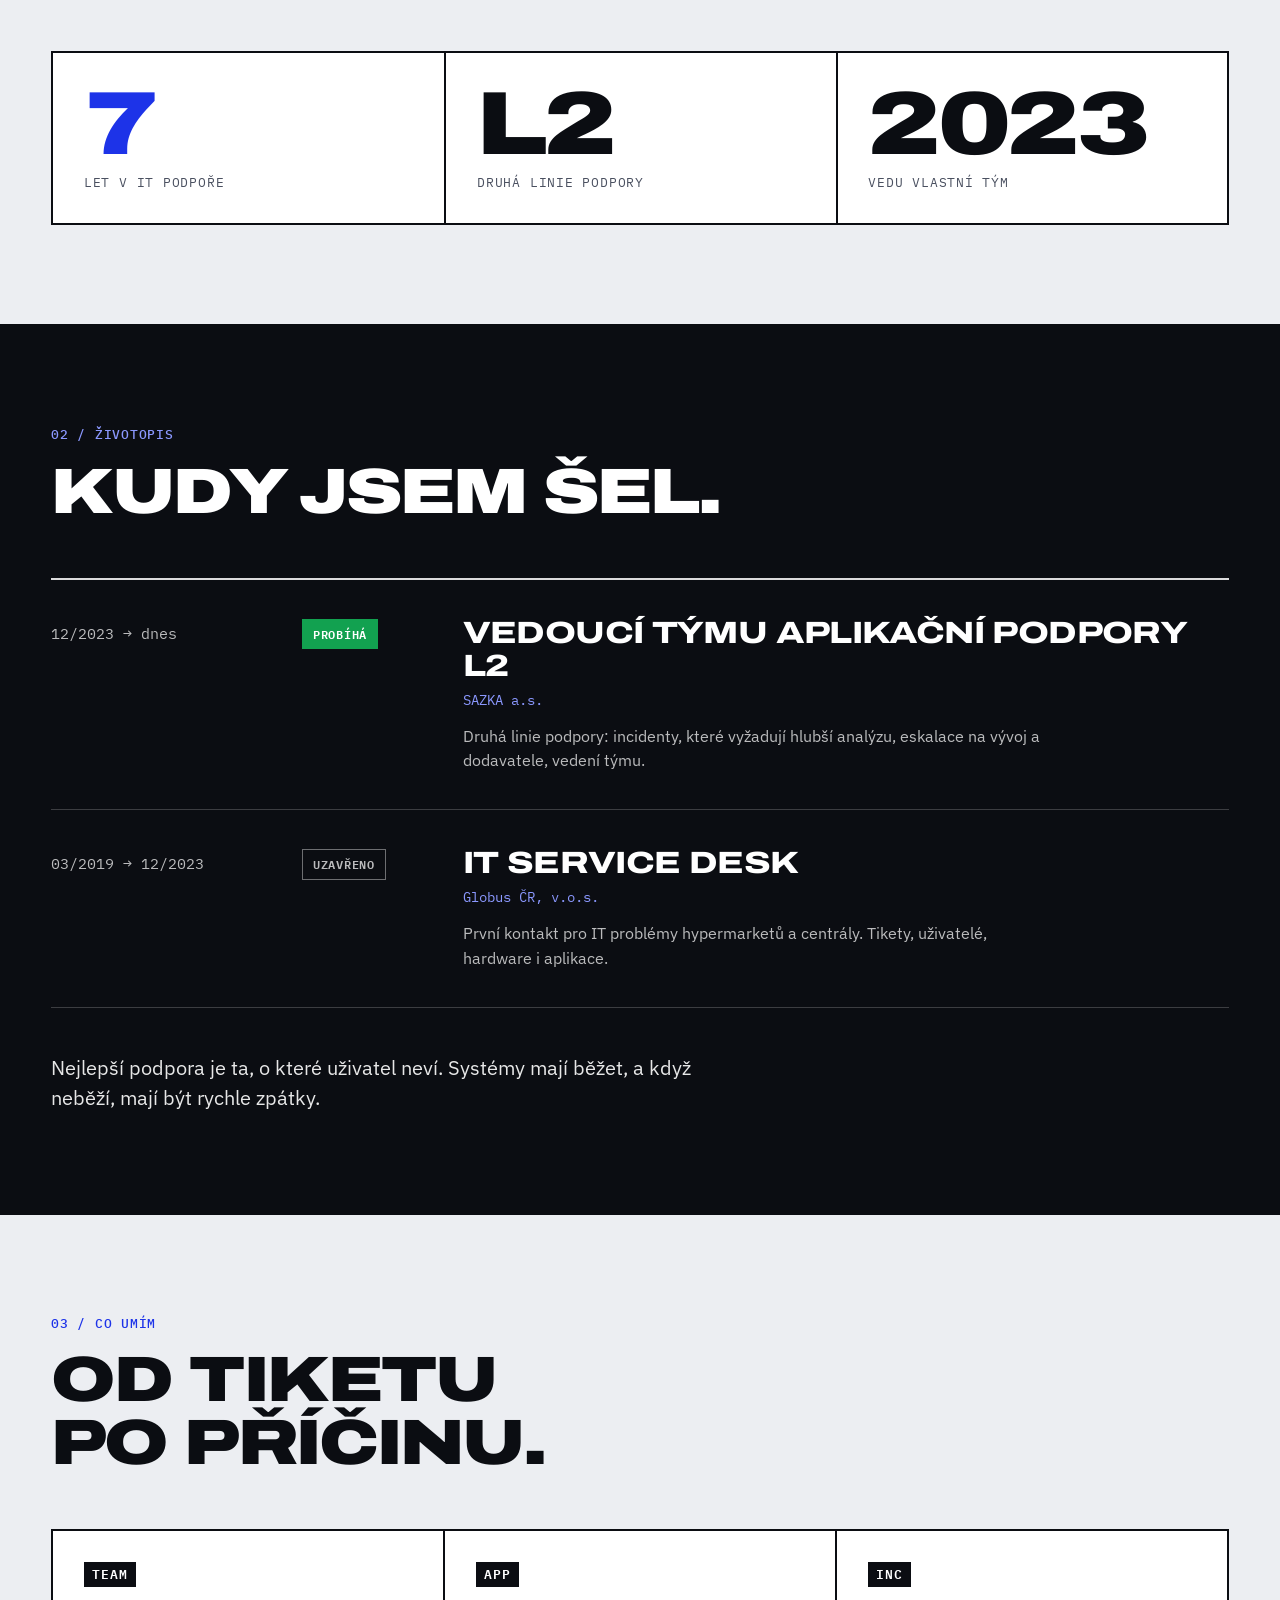
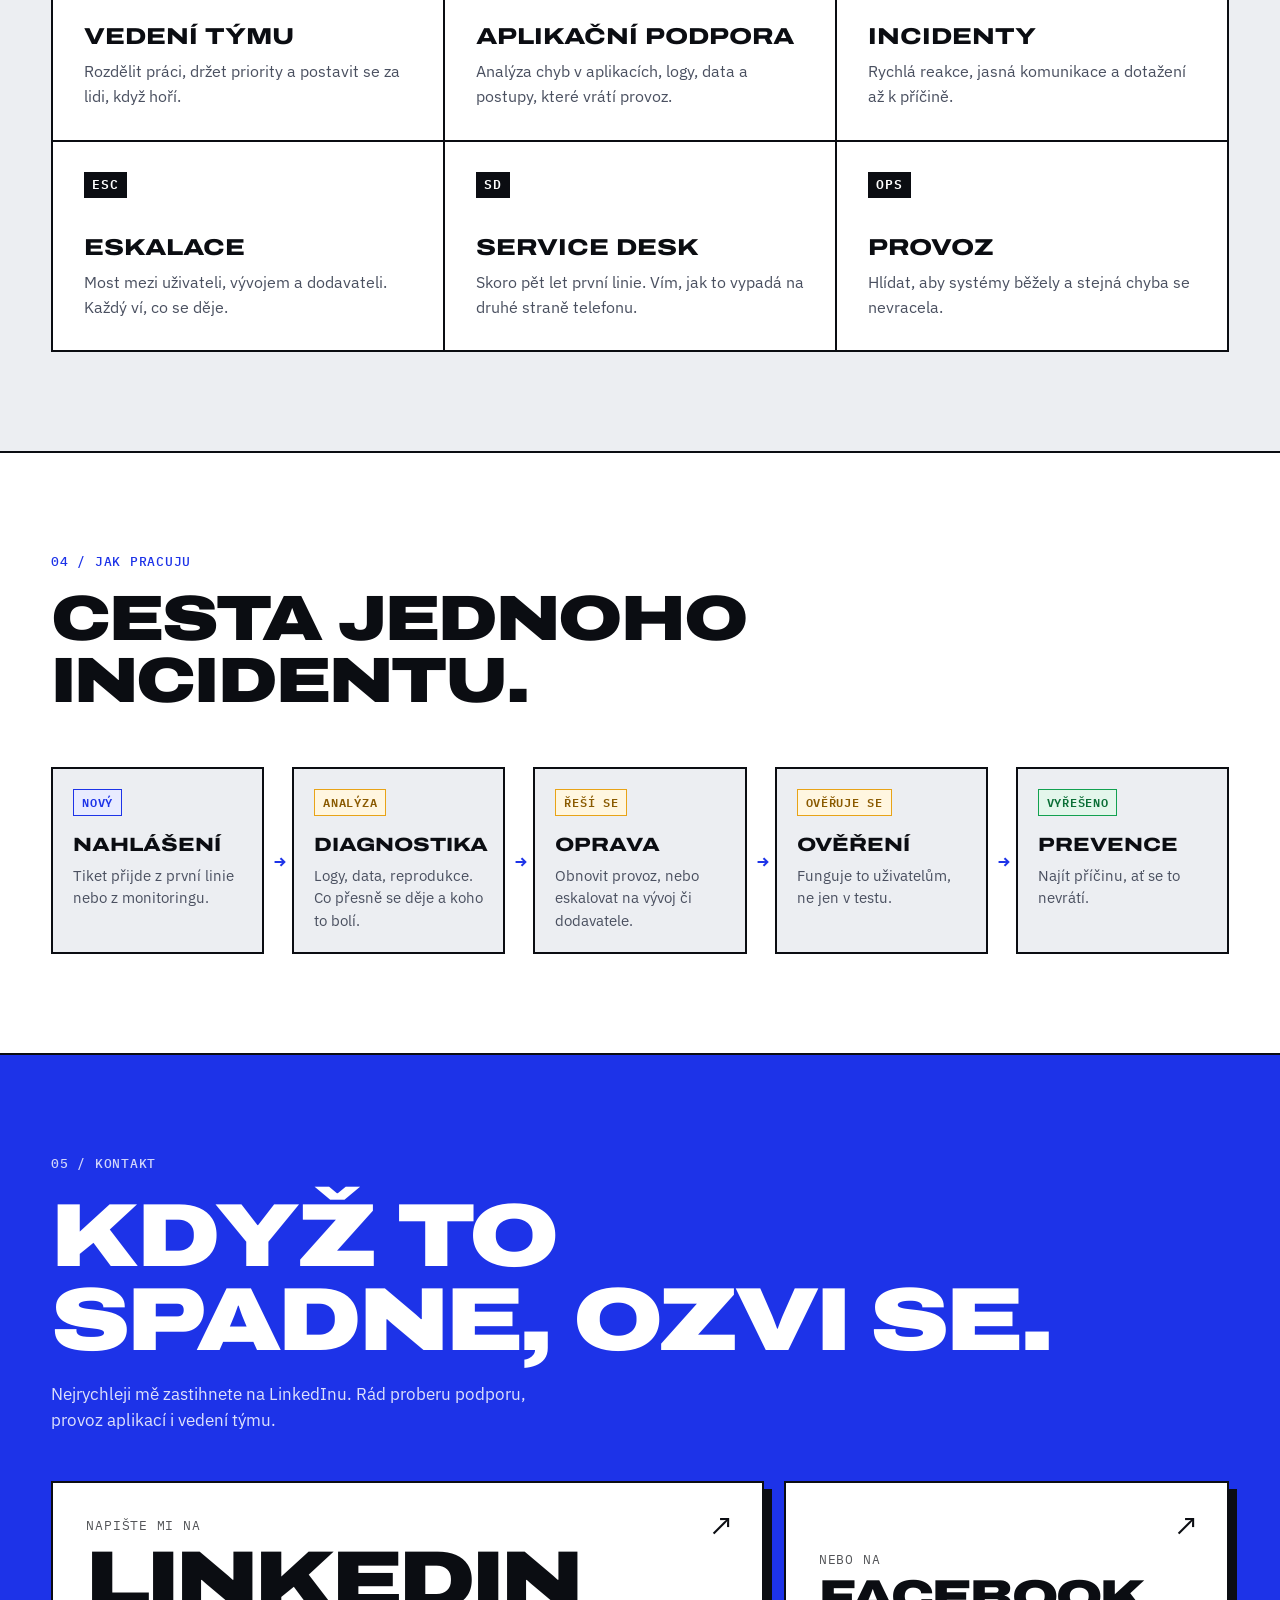
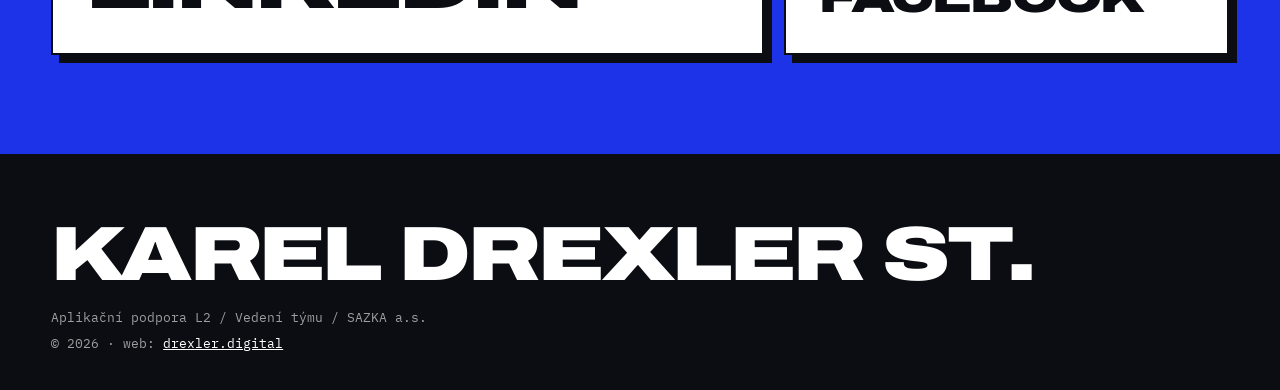
==== commit 337a8873: "Karel Drexler st.: vlastní design místo kopie drexler.digital Stránka už nenačítá styly hlavního web" ====
--- a/starsi/index.html
+++ b/starsi/index.html
@@ -7,224 +7,198 @@
 <meta name="description" content="Vedoucí týmu aplikační podpory L2 ve SAZKA a.s. Životopis a kontakt.">
 <link rel="preconnect" href="https://fonts.googleapis.com">
 <link rel="preconnect" href="https://fonts.gstatic.com" crossorigin>
-<link href="https://fonts.googleapis.com/css2?family=Anton&family=Bricolage+Grotesque:opsz,wght@12..96,700;12..96,800&family=Inter+Tight:wght@400;500;600&display=swap" rel="stylesheet">
-<link rel="icon" href="../favicon.svg" type="image/svg+xml">
-<!-- Stejný design systém jako drexler.digital; starsi.css jen přidává
-     a přepisuje to, co je pro tuhle stránku jiné. -->
-<link rel="stylesheet" href="../styles.css">
-<link rel="stylesheet" href="../sekce.css">
+<link href="https://fonts.googleapis.com/css2?family=Archivo:wdth,wght@62..125,500..900&family=IBM+Plex+Mono:wght@400;500;600&family=IBM+Plex+Sans:wght@400;500;600&display=swap" rel="stylesheet">
+<link rel="icon" href="favicon.svg" type="image/svg+xml">
 <link rel="stylesheet" href="starsi.css">
 </head>
 <body>
 
-<header class="nav">
-  <div class="nav__menu" id="menu">
-    <nav class="nav__links" aria-label="Hlavní navigace">
-      <a href="#o-mne">O mně</a>
-      <a href="#cesta">Životopis</a>
-      <a href="#umim">Co umím</a>
-      <a href="#postup">Jak pracuju</a>
-      <a href="#kontakt">Kontakt</a>
-    </nav>
-    <a class="nav__cta" href="https://www.linkedin.com/in/karel-drexler-0b02b617b/" target="_blank" rel="noopener">LinkedIn</a>
-  </div>
-  <button class="nav__burger" type="button" aria-expanded="false" aria-controls="menu">
-    <span class="nav__burger-text">Menu</span>
-    <span class="nav__carky" aria-hidden="true"><span></span><span></span></span>
-  </button>
+<!-- Lišta: jméno, kotvy a stav. Žádná kapsle, jen hrana. -->
+<header class="lista">
+  <a class="lista__jmeno" href="#">Karel Drexler <span>st.</span></a>
+  <nav class="lista__odkazy" aria-label="Hlavní navigace">
+    <a href="#o-mne">O mně</a>
+    <a href="#cesta">Životopis</a>
+    <a href="#umim">Co umím</a>
+    <a href="#postup">Jak pracuju</a>
+  </nav>
+  <a class="lista__cta" href="#kontakt">Kontakt</a>
 </header>
 
 <main>
-<!-- Hero -------------------------------------------------------------
-     Bez fotky stojí na předělu razítko. Jakmile v assets/img/ bude
-     karel-starsi.webp, starsi.js přidá třídu hero--foto, fotka se
-     objeví na předělu a razítko sjede k jejímu rohu. -->
-<section class="hero hs">
-  <div class="hero__warm" aria-hidden="true"></div>
-  <div class="hero__rings" aria-hidden="true"></div>
-  <div class="hero__panel" aria-hidden="true"></div>
-
-  <figure class="hs__foto">
-    <img src="assets/img/karel-starsi.webp" alt="Karel Drexler st." decoding="async">
+<!-- Hero: titulek vlevo, profilová karta vpravo, pod nimi stavový
+     řádek jako na status page. -->
+<section class="uvod">
+  <div class="uvod__text">
+    <p class="stitek"><span class="tecka" aria-hidden="true"></span>Vedoucí týmu aplikační podpory L2</p>
+    <h1 class="uvod__nadpis">
+      <span>Držím</span>
+      <span>systémy</span>
+      <span class="uvod__modra">v chodu.</span>
+    </h1>
+    <p class="uvod__lede">
+      Vedu tým aplikační podpory druhé linie ve SAZKA a.s. Když aplikace
+      stávkuje, zjistíme proč a vrátíme ji do provozu.
+    </p>
+    <div class="uvod__akce">
+      <a class="tlacitko" href="#cesta">Životopis <span aria-hidden="true">↓</span></a>
+      <a class="tlacitko tlacitko--obrys" href="https://www.linkedin.com/in/karel-drexler-0b02b617b/" target="_blank" rel="noopener">LinkedIn <span aria-hidden="true">↗</span></a>
+    </div>
+  </div>
+
+  <!-- Profilová karta. Dokud v assets/img/ není karel-starsi.webp,
+       stojí v ní monogram; s fotkou ji starsi.js přepne. -->
+  <figure class="karta">
+    <div class="karta__hlava">
+      <span>Profil</span>
+      <span>L2</span>
+    </div>
+    <div class="karta__foto">
+      <img src="assets/img/karel-starsi.webp" alt="Karel Drexler st." decoding="async">
+      <span class="karta__monogram" aria-hidden="true">KD</span>
+    </div>
+    <figcaption class="karta__popis">
+      <span class="karta__jmeno">Karel Drexler st.</span>
+      <span class="karta__role">Aplikační podpora L2 · Praha</span>
+    </figcaption>
+    <div class="karta__kod" aria-hidden="true"></div>
   </figure>
-
-  <h1 class="hs__slova">
-    <span class="hs__slovo hs__slovo--l"><span class="line"><span>DRŽÍM</span></span></span>
-    <span class="hs__slovo hs__slovo--r"><span class="line"><span>SYSTÉMY</span></span></span>
-  </h1>
-
-  <!-- Razítko: kruhový text kolem úrovně podpory. -->
-  <div class="razitko" aria-hidden="true">
-    <svg class="razitko__kruh" viewBox="0 0 200 200">
-      <defs><path id="razitko-cesta" d="M100 100m-78 0a78 78 0 1 1 156 0a78 78 0 1 1-156 0"/></defs>
-      <text><textPath href="#razitko-cesta" textLength="488">APLIKAČNÍ PODPORA ✦ VEDENÍ TÝMU ✦ SAZKA ✦</textPath></text>
-    </svg>
-    <span class="razitko__stred"><small>podpora</small>L2</span>
-  </div>
-
-  <p class="hs__meta">
-    <span>Karel Drexler st.</span>
-    <span>IT podpora · Praha</span>
-  </p>
-
-  <a class="btn btn--hero" href="#cesta">
-    <span>Životopis</span>
-    <!-- Tabler Icons (MIT): arrow-down -->
-    <span class="btn__ikona" aria-hidden="true"><svg viewBox="0 0 24 24" fill="none" stroke="currentColor" stroke-width="1.8" stroke-linecap="round" stroke-linejoin="round"><path d="M12 5v14"/><path d="m18 13-6 6-6-6"/></svg></span>
-  </a>
-</section>
-
-<!-- Běžící pás --------------------------------------------------------- -->
-<div class="pas" aria-hidden="true">
-  <div class="pas__jizda">
-    <span>Aplikační podpora L2</span><span>Vedení týmu</span><span>Incidenty</span><span>Service desk</span><span>Eskalace</span><span>Provoz aplikací</span>
-    <span>Aplikační podpora L2</span><span>Vedení týmu</span><span>Incidenty</span><span>Service desk</span><span>Eskalace</span><span>Provoz aplikací</span>
-  </div>
-</div>
-
-<!-- Kdo jsem ---------------------------------------------------------- -->
-<section class="sekce sekce--svetla" id="o-mne">
-  <div class="profil">
-    <header class="sekce__hlava">
-      <p class="stitek">O mně</p>
-      <h2 class="sekce__nadpis">Když aplikace<br>stávkuje, jdu na to.</h2>
-      <p class="sekce__lede">
-        Vedu tým aplikační podpory druhé linie ve SAZKA a.s. Řešíme to,
-        co první linie nezvládne: hledáme příčinu, opravujeme a dáváme
-        aplikace zpátky do provozu. Předtím jsem skoro pět let stál na IT
-        service desku v Globusu.
-      </p>
-    </header>
-
-    <!-- Profil ve stylu životopisu. -->
-    <dl class="karta">
-      <div><dt>Pozice</dt><dd>Vedoucí týmu aplikační podpory L2</dd></div>
-      <div><dt>Firma</dt><dd>SAZKA a.s., od prosince 2023</dd></div>
-      <div><dt>Předtím</dt><dd>IT service desk, Globus ČR, 2019–2023</dd></div>
-      <div><dt>Obor</dt><dd>IT podpora a provoz aplikací</dd></div>
-      <div><dt>Město</dt><dd>Praha</dd></div>
+</section>
+
+<!-- Stavový řádek -->
+<ul class="stav" aria-label="Stručně">
+  <li><span>Stav</span><strong><span class="tecka" aria-hidden="true"></span>Provoz běží</strong></li>
+  <li><span>Úroveň</span><strong>L2 podpora</strong></li>
+  <li><span>Firma</span><strong>SAZKA a.s.</strong></li>
+  <li><span>Město</span><strong>Praha</strong></li>
+</ul>
+
+<!-- O mně ------------------------------------------------------------ -->
+<section class="sekce" id="o-mne">
+  <div class="sekce__hlava">
+    <p class="sekce__cislo">01 / O mně</p>
+    <h2 class="sekce__nadpis">Když aplikace stávkuje, jdu na to.</h2>
+  </div>
+
+  <div class="omne">
+    <p class="omne__text">
+      Vedu tým aplikační podpory druhé linie ve SAZKA a.s. Řešíme to,
+      co první linie nezvládne: hledáme příčinu, opravujeme a dáváme
+      aplikace zpátky do provozu. Předtím jsem skoro pět let stál na IT
+      service desku v Globusu.
+    </p>
+
+    <!-- Profil jako záznam v systému: klíč, hodnota. -->
+    <dl class="zaznam">
+      <div><dt>pozice</dt><dd>Vedoucí týmu aplikační podpory L2</dd></div>
+      <div><dt>firma</dt><dd>SAZKA a.s., od prosince 2023</dd></div>
+      <div><dt>předtím</dt><dd>IT service desk, Globus ČR, 2019–2023</dd></div>
+      <div><dt>obor</dt><dd>IT podpora a provoz aplikací</dd></div>
+      <div><dt>město</dt><dd>Praha</dd></div>
     </dl>
   </div>
 
   <ul class="cisla">
-    <li><strong data-let-od="2019">7</strong><span>Let v IT podpoře</span></li>
-    <li><strong>L2</strong><span>Druhá linie podpory</span></li>
-    <li><strong>2023</strong><span>Vedu vlastní tým</span></li>
+    <li><strong data-let-od="2019">7</strong><span>let v IT podpoře</span></li>
+    <li><strong>L2</strong><span>druhá linie podpory</span></li>
+    <li><strong>2023</strong><span>vedu vlastní tým</span></li>
   </ul>
 </section>
 
-<!-- Životopis ---------------------------------------------------------- -->
+<!-- Životopis: jako historie tiketu, nejnovější nahoře. --------------- -->
 <section class="sekce sekce--tmava" id="cesta">
-  <header class="sekce__hlava">
-    <p class="stitek">Životopis</p>
+  <div class="sekce__hlava">
+    <p class="sekce__cislo">02 / Životopis</p>
     <h2 class="sekce__nadpis">Kudy jsem šel.</h2>
-  </header>
-
-  <div class="cesta">
-    <ol class="osa">
-    <li><span class="osa__rok">2019</span><div><h3>IT service desk · Globus ČR</h3>
-      <p>První kontakt pro IT problémy hypermarketů a centrály. Tikety, uživatelé, hardware i aplikace. Březen 2019 až prosinec 2023.</p></div></li>
-    <li><span class="osa__rok">2023</span><div><h3>Vedoucí týmu aplikační podpory L2 · SAZKA a.s.</h3>
-      <p>Druhá linie podpory: incidenty, které vyžadují hlubší analýzu, eskalace na vývoj a dodavatele, vedení týmu. Od prosince 2023.</p></div></li>
-    <li><span class="osa__rok">Dnes</span><div><h3>Provoz, který nikdo nevidí</h3>
-      <p>Nejlepší podpora je ta, o které uživatel neví. Systémy mají běžet, a když neběží, mají být rychle zpátky.</p></div></li>
-    </ol>
-  </div>
-</section>
-
-<!-- Co umím ------------------------------------------------------------ -->
-<section class="sekce sekce--svetla" id="umim">
-  <header class="sekce__hlava">
-    <p class="stitek">Co umím</p>
-    <h2 class="sekce__nadpis">Od tiketu<br>po příčinu.</h2>
-  </header>
-
-  <ul class="umim">
+  </div>
+
+  <ol class="historie">
     <li>
-      <!-- Tabler Icons (MIT): users -->
-      <span class="umim__ikona" aria-hidden="true"><svg viewBox="0 0 24 24" fill="none" stroke="currentColor" stroke-width="1.6" stroke-linecap="round" stroke-linejoin="round"><path d="M5 7a4 4 0 1 0 8 0a4 4 0 1 0-8 0"/><path d="M3 21v-2a4 4 0 0 1 4-4h4a4 4 0 0 1 4 4v2"/><path d="M16 3.13a4 4 0 0 1 0 7.75"/><path d="M21 21v-2a4 4 0 0 0-3-3.85"/></svg></span>
-      <h3>Vedení týmu</h3>
-      <p>Rozdělit práci, držet priority a postavit se za lidi, když hoří.</p>
+      <span class="historie__datum">12/2023 → dnes</span>
+      <span class="chip chip--bezi">Probíhá</span>
+      <div class="historie__obsah">
+        <h3>Vedoucí týmu aplikační podpory L2</h3>
+        <p class="historie__firma">SAZKA a.s.</p>
+        <p>Druhá linie podpory: incidenty, které vyžadují hlubší analýzu, eskalace na vývoj a dodavatele, vedení týmu.</p>
+      </div>
     </li>
     <li>
-      <!-- Tabler Icons (MIT): apps -->
-      <span class="umim__ikona" aria-hidden="true"><svg viewBox="0 0 24 24" fill="none" stroke="currentColor" stroke-width="1.6" stroke-linecap="round" stroke-linejoin="round"><rect x="4" y="4" width="6" height="6" rx="1"/><rect x="4" y="14" width="6" height="6" rx="1"/><rect x="14" y="14" width="6" height="6" rx="1"/><path d="M14 7h6M17 4v6"/></svg></span>
-      <h3>Aplikační podpora</h3>
-      <p>Analýza chyb v aplikacích, logy, data a postupy, které vrátí provoz.</p>
+      <span class="historie__datum">03/2019 → 12/2023</span>
+      <span class="chip">Uzavřeno</span>
+      <div class="historie__obsah">
+        <h3>IT service desk</h3>
+        <p class="historie__firma">Globus ČR, v.o.s.</p>
+        <p>První kontakt pro IT problémy hypermarketů a centrály. Tikety, uživatelé, hardware i aplikace.</p>
+      </div>
     </li>
-    <li>
-      <!-- Tabler Icons (MIT): alert-triangle -->
-      <span class="umim__ikona" aria-hidden="true"><svg viewBox="0 0 24 24" fill="none" stroke="currentColor" stroke-width="1.6" stroke-linecap="round" stroke-linejoin="round"><path d="M12 9v4M12 17h.01"/><path d="M10.36 3.6 2.3 17.6A1.9 1.9 0 0 0 3.94 20.5h16.12a1.9 1.9 0 0 0 1.64-2.9L13.64 3.6a1.9 1.9 0 0 0-3.28 0"/></svg></span>
-      <h3>Incidenty</h3>
-      <p>Rychlá reakce, jasná komunikace a dotažení až k příčině.</p>
-    </li>
-    <li>
-      <!-- Tabler Icons (MIT): arrows-exchange -->
-      <span class="umim__ikona" aria-hidden="true"><svg viewBox="0 0 24 24" fill="none" stroke="currentColor" stroke-width="1.6" stroke-linecap="round" stroke-linejoin="round"><path d="M7 10h14l-4-4"/><path d="M17 14H3l4 4"/></svg></span>
-      <h3>Eskalace</h3>
-      <p>Most mezi uživateli, vývojem a dodavateli. Každý ví, co se děje.</p>
-    </li>
-    <li>
-      <!-- Tabler Icons (MIT): headset -->
-      <span class="umim__ikona" aria-hidden="true"><svg viewBox="0 0 24 24" fill="none" stroke="currentColor" stroke-width="1.6" stroke-linecap="round" stroke-linejoin="round"><path d="M4 14v-3a8 8 0 1 1 16 0v3"/><path d="M18 19c0 1.66-2.69 3-6 3"/><rect x="4" y="14" width="4" height="5" rx="2"/><rect x="16" y="14" width="4" height="5" rx="2"/></svg></span>
-      <h3>Service desk</h3>
-      <p>Skoro pět let první linie. Vím, jak to vypadá na druhé straně telefonu.</p>
-    </li>
-    <li>
-      <!-- Tabler Icons (MIT): activity -->
-      <span class="umim__ikona" aria-hidden="true"><svg viewBox="0 0 24 24" fill="none" stroke="currentColor" stroke-width="1.6" stroke-linecap="round" stroke-linejoin="round"><path d="M3 12h4l3 8 4-16 3 8h4"/></svg></span>
-      <h3>Provoz</h3>
-      <p>Hlídat, aby systémy běžely a stejná chyba se nevracela.</p>
-    </li>
+  </ol>
+
+  <p class="historie__pata">Nejlepší podpora je ta, o které uživatel neví. Systémy mají běžet, a když neběží, mají být rychle zpátky.</p>
+</section>
+
+<!-- Co umím: mřížka se společnými hranami, každá buňka má zkratku
+     kategorie jako v service desku. ------------------------------- -->
+<section class="sekce" id="umim">
+  <div class="sekce__hlava">
+    <p class="sekce__cislo">03 / Co umím</p>
+    <h2 class="sekce__nadpis">Od tiketu po příčinu.</h2>
+  </div>
+
+  <ul class="umim">
+    <li><span class="umim__kod">TEAM</span><h3>Vedení týmu</h3><p>Rozdělit práci, držet priority a postavit se za lidi, když hoří.</p></li>
+    <li><span class="umim__kod">APP</span><h3>Aplikační podpora</h3><p>Analýza chyb v aplikacích, logy, data a postupy, které vrátí provoz.</p></li>
+    <li><span class="umim__kod">INC</span><h3>Incidenty</h3><p>Rychlá reakce, jasná komunikace a dotažení až k příčině.</p></li>
+    <li><span class="umim__kod">ESC</span><h3>Eskalace</h3><p>Most mezi uživateli, vývojem a dodavateli. Každý ví, co se děje.</p></li>
+    <li><span class="umim__kod">SD</span><h3>Service desk</h3><p>Skoro pět let první linie. Vím, jak to vypadá na druhé straně telefonu.</p></li>
+    <li><span class="umim__kod">OPS</span><h3>Provoz</h3><p>Hlídat, aby systémy běžely a stejná chyba se nevracela.</p></li>
   </ul>
 </section>
 
-<!-- Jak pracuju: životní cyklus incidentu, pořadí je informace. ------- -->
-<section class="sekce sekce--tmava" id="postup">
-  <header class="sekce__hlava">
-    <p class="stitek">Jak pracuju</p>
-    <h2 class="sekce__nadpis">Cesta jednoho<br>incidentu.</h2>
-  </header>
-
-  <ol class="postup">
-    <li><h3>Nahlášení</h3><p>Tiket přijde z první linie nebo z monitoringu.</p></li>
-    <li><h3>Diagnostika</h3><p>Logy, data, reprodukce. Co přesně se děje a koho to bolí.</p></li>
-    <li><h3>Oprava</h3><p>Obnovit provoz, nebo eskalovat na vývoj či dodavatele.</p></li>
-    <li><h3>Ověření</h3><p>Funguje to uživatelům, ne jen v testu.</p></li>
-    <li><h3>Prevence</h3><p>Najít příčinu, ať se to nevrátí.</p></li>
+<!-- Jak pracuju: stavy incidentu, pořadí je informace. --------------- -->
+<section class="sekce sekce--seda" id="postup">
+  <div class="sekce__hlava">
+    <p class="sekce__cislo">04 / Jak pracuju</p>
+    <h2 class="sekce__nadpis">Cesta jednoho incidentu.</h2>
+  </div>
+
+  <ol class="tok">
+    <li><span class="tok__stav">Nový</span><h3>Nahlášení</h3><p>Tiket přijde z první linie nebo z monitoringu.</p></li>
+    <li><span class="tok__stav">Analýza</span><h3>Diagnostika</h3><p>Logy, data, reprodukce. Co přesně se děje a koho to bolí.</p></li>
+    <li><span class="tok__stav">Řeší se</span><h3>Oprava</h3><p>Obnovit provoz, nebo eskalovat na vývoj či dodavatele.</p></li>
+    <li><span class="tok__stav">Ověřuje se</span><h3>Ověření</h3><p>Funguje to uživatelům, ne jen v testu.</p></li>
+    <li><span class="tok__stav tok__stav--hotovo">Vyřešeno</span><h3>Prevence</h3><p>Najít příčinu, ať se to nevrátí.</p></li>
   </ol>
 </section>
 
 <!-- Kontakt ------------------------------------------------------------ -->
-<section class="sekce sekce--cervena" id="kontakt">
-  <div class="vyzva">
-    <div class="vyzva__text">
-      <h2 class="sekce__nadpis">Když to spadne,<br>ozvi se.</h2>
-      <p class="sekce__lede">
-        Nejrychleji mě zastihnete na LinkedInu. Rád proberu podporu,
-        provoz aplikací i vedení týmu.
-      </p>
-      <a class="btn btn--svetly" href="https://www.facebook.com/karel.drexler.7" target="_blank" rel="noopener"><span>Facebook</span><span class="btn__ikona" aria-hidden="true"><svg viewBox="0 0 24 24" fill="none" stroke="currentColor" stroke-width="1.8" stroke-linecap="round" stroke-linejoin="round"><path d="M7 17 17 7"/><path d="M8 7h9v9"/></svg></span></a>
-    </div>
-
-    <!-- Hlavní cesta za ním je LinkedIn, proto je tu největší. -->
-    <a class="velky-odkaz" href="https://www.linkedin.com/in/karel-drexler-0b02b617b/" target="_blank" rel="noopener">
-      <span class="velky-odkaz__popis">Napište mi na</span>
-      <span class="velky-odkaz__nazev">Linked<br>In</span>
-      <span class="velky-odkaz__sipka" aria-hidden="true"><svg viewBox="0 0 24 24" fill="none" stroke="currentColor" stroke-width="1.8" stroke-linecap="round" stroke-linejoin="round"><path d="M7 17 17 7"/><path d="M8 7h9v9"/></svg></span>
-    </a>
+<section class="kontakt" id="kontakt">
+  <div class="kontakt__vnitrek">
+    <p class="sekce__cislo">05 / Kontakt</p>
+    <h2 class="kontakt__nadpis">Když to spadne, ozvi se.</h2>
+    <p class="kontakt__lede">
+      Nejrychleji mě zastihnete na LinkedInu. Rád proberu podporu,
+      provoz aplikací i vedení týmu.
+    </p>
+    <div class="kontakt__odkazy">
+      <a class="velky" href="https://www.linkedin.com/in/karel-drexler-0b02b617b/" target="_blank" rel="noopener">
+        <span class="velky__popis">Napište mi na</span>
+        <span class="velky__nazev">LinkedIn</span>
+        <span class="velky__sipka" aria-hidden="true">↗</span>
+      </a>
+      <a class="velky velky--maly" href="https://www.facebook.com/karel.drexler.7" target="_blank" rel="noopener">
+        <span class="velky__popis">Nebo na</span>
+        <span class="velky__nazev">Facebook</span>
+        <span class="velky__sipka" aria-hidden="true">↗</span>
+      </a>
+    </div>
   </div>
 </section>
 </main>
 
-<footer class="paticka">
-  <p class="paticka__jmeno">Karel Drexler st.</p>
-  <p class="paticka__role">Aplikační podpora L2 / Vedení týmu / SAZKA a.s.</p>
-  <nav class="paticka__site">
-    <a href="https://www.linkedin.com/in/karel-drexler-0b02b617b/" target="_blank" rel="noopener">LinkedIn</a>
-    <a href="https://www.facebook.com/karel.drexler.7" target="_blank" rel="noopener">Facebook</a>
-  </nav>
-  <p class="paticka__copy">© 2026 · Web: <a href="https://www.drexler.digital/">drexler.digital</a></p>
+<footer class="pata">
+  <p class="pata__jmeno">Karel Drexler st.</p>
+  <p>Aplikační podpora L2 / Vedení týmu / SAZKA a.s.</p>
+  <p>© 2026 · web: <a href="https://www.drexler.digital/">drexler.digital</a></p>
 </footer>
 
 <script type="module" src="starsi.js"></script>
--- a/starsi/starsi.css
+++ b/starsi/starsi.css
@@ -1,610 +1,837 @@
-/* Stránka Karla Drexlera st. Tokeny, navigace, tlačítka, sekce, osa,
-   kontakt a patička přicházejí ze ../styles.css a ../sekce.css; tady je
-   jen to, co je pro tuhle stránku jiné. */
-
-/* Hero --------------------------------------------------------------- */
-/* Stejná deska jako na drexler.digital: červená vlevo, bílá karta
-   vpravo. Místo vyříznuté postavy stojí na předělu razítko; slova se
-   k němu sbíhají z obou stran. */
-.hs {
-  --predel: 50.3%;
-  --razitko: clamp(150px, 15vw, 250px);
-  /* Slovo musí doběhnout k razítku: polovina šířky minus okraj a
-     polovina razítka. Anton zúžený na .72 má na písmeno asi .41 em. */
-  --slovo: clamp(76px, 15.2vw, 290px);
-}
-
-.hs__slova {
+/* Karel Drexler st. Vlastní identita, nezávislá na drexler.digital.
+   Koncept: status page a historie tiketu. Ostré hrany, tlusté linky,
+   široký grotesk na nadpisy, monospace na štítky a data, jedna kobaltová
+   barva a zelená jen pro stav „běží“. */
+:root {
+  --papir: #eceef2;
+  --bila: #ffffff;
+  --inkoust: #0b0d12;
+  --inkoust-mekky: #4a5060;
+  --linka: #0b0d12;
+  --linka-jemna: #c9ced8;
+  --kobalt: #1d33e8;
+  --kobalt-svetly: #8b98ff;
+  --zelena: #12a150;
+  --oranzova: #e8a317;
+
+  --hrana: 2px;
+  --okraj: clamp(16px, 4vw, 64px);
+  --mira: 1320px;
+
+  --nadpis: 'Archivo', 'Arial Black', system-ui, sans-serif;
+  --text: 'IBM Plex Sans', system-ui, -apple-system, 'Segoe UI', sans-serif;
+  --mono: 'IBM Plex Mono', ui-monospace, 'SFMono-Regular', Menlo, monospace;
+
+  color-scheme: light;
+}
+
+*, *::before, *::after { box-sizing: border-box; }
+
+html { -webkit-text-size-adjust: 100%; scroll-behavior: smooth; }
+
+body {
+  margin: 0;
+  font-family: var(--text);
+  font-size: 16px;
+  line-height: 1.55;
+  color: var(--inkoust);
+  background: var(--papir);
+  -webkit-font-smoothing: antialiased;
+}
+
+a { color: inherit; }
+
+img { max-width: 100%; }
+
+/* Obsah drží míru a stojí na středu; okraj se počítá jednou, tady. */
+.lista,
+.uvod,
+.stav,
+.sekce,
+.kontakt__vnitrek,
+.pata {
+  padding-left: max(var(--okraj), env(safe-area-inset-left, 0px), calc((100% - var(--mira)) / 2));
+  padding-right: max(var(--okraj), env(safe-area-inset-right, 0px), calc((100% - var(--mira)) / 2));
+}
+
+/* Společné ------------------------------------------------------------ */
+.stitek,
+.sekce__cislo {
+  display: flex;
+  align-items: center;
+  gap: 10px;
+  margin: 0;
+  font-family: var(--mono);
+  font-size: 12.5px;
+  font-weight: 500;
+  letter-spacing: .06em;
+  text-transform: uppercase;
+}
+
+/* Zelená tečka: stav „běží“, jemně pulzuje. */
+.tecka {
+  position: relative;
+  flex-shrink: 0;
+  width: 9px;
+  height: 9px;
+  border-radius: 50%;
+  background: var(--zelena);
+}
+
+.tecka::after {
+  content: "";
   position: absolute;
-  inset: 0;
-  z-index: 1;
-  margin: 0;
-  pointer-events: none;
-  font-family: var(--hero-face);
-  font-weight: 400;
-  font-size: var(--slovo);
-  line-height: .84;
-  letter-spacing: -0.02em;
-  text-transform: uppercase;
-}
-
-.hs__slovo {
-  position: absolute;
-  top: 50%;
-  translate: 0 -58%;
+  inset: -4px;
+  border-radius: 50%;
+  border: 2px solid var(--zelena);
+  opacity: 0;
+  animation: puls 2.4s ease-out infinite;
+}
+
+@keyframes puls {
+  0% { transform: scale(.5); opacity: .8; }
+  100% { transform: scale(1.6); opacity: 0; }
+}
+
+.tlacitko {
+  display: inline-flex;
+  align-items: center;
+  gap: 12px;
+  padding: 15px 22px;
+  border: var(--hrana) solid var(--inkoust);
+  background: var(--inkoust);
+  color: var(--bila);
+  font-family: var(--mono);
+  font-size: 14px;
+  font-weight: 600;
+  letter-spacing: .04em;
+  text-transform: uppercase;
+  text-decoration: none;
+  box-shadow: 5px 5px 0 var(--kobalt);
+  transition: transform .2s ease, box-shadow .2s ease;
+}
+
+.tlacitko:hover { transform: translate(-2px, -2px); box-shadow: 7px 7px 0 var(--kobalt); }
+.tlacitko:active { transform: translate(3px, 3px); box-shadow: 2px 2px 0 var(--kobalt); }
+
+.tlacitko--obrys { background: var(--bila); color: var(--inkoust); box-shadow: 5px 5px 0 var(--inkoust); }
+.tlacitko--obrys:hover { box-shadow: 7px 7px 0 var(--inkoust); }
+.tlacitko--obrys:active { box-shadow: 2px 2px 0 var(--inkoust); }
+
+a:focus-visible {
+  outline: 3px solid var(--kobalt);
+  outline-offset: 3px;
+}
+
+/* Lišta --------------------------------------------------------------- */
+.lista {
+  position: sticky;
+  top: 0;
+  z-index: 10;
+  display: flex;
+  align-items: center;
+  gap: 24px;
+  padding-top: calc(env(safe-area-inset-top, 0px) + 14px);
+  padding-bottom: 14px;
+  background: var(--papir);
+  border-bottom: var(--hrana) solid var(--linka);
+}
+
+.lista__jmeno {
+  font-family: var(--nadpis);
+  font-stretch: 125%;
+  font-weight: 800;
+  font-size: 17px;
+  letter-spacing: -.01em;
+  text-transform: uppercase;
+  text-decoration: none;
+  white-space: nowrap;
+}
+
+.lista__jmeno span { color: var(--kobalt); }
+
+.lista__odkazy {
+  display: flex;
+  gap: clamp(16px, 2.2vw, 32px);
+  margin-left: auto;
+  font-family: var(--mono);
+  font-size: 13px;
+  text-transform: uppercase;
+  letter-spacing: .04em;
+}
+
+.lista__odkazy a {
+  text-decoration: none;
+  padding: 4px 0;
+  border-bottom: 2px solid transparent;
+  transition: border-color .2s ease, color .2s ease;
+}
+
+.lista__odkazy a:hover { color: var(--kobalt); border-color: var(--kobalt); }
+
+.lista__cta {
+  padding: 9px 16px;
+  background: var(--kobalt);
+  color: var(--bila);
+  font-family: var(--mono);
+  font-size: 13px;
+  font-weight: 600;
+  text-transform: uppercase;
+  letter-spacing: .04em;
+  text-decoration: none;
+  transition: background-color .2s ease;
+}
+
+.lista__cta:hover { background: var(--inkoust); }
+
+/* Hero ---------------------------------------------------------------- */
+.uvod {
+  display: grid;
+  grid-template-columns: minmax(0, 1.55fr) minmax(0, 1fr);
+  gap: clamp(32px, 5vw, 80px);
+  align-items: center;
+  padding-block: clamp(48px, 9vh, 110px) clamp(56px, 9vh, 100px);
+}
+
+.uvod__text { display: grid; gap: clamp(20px, 3vh, 30px); min-width: 0; }
+
+.uvod__nadpis {
+  margin: 0;
+  font-family: var(--nadpis);
+  font-stretch: 125%;
+  font-weight: 900;
+  font-size: clamp(40px, 7.4vw, 124px);
+  line-height: .92;
+  letter-spacing: -.035em;
+  text-transform: uppercase;
+}
+
+.uvod__nadpis span {
+  display: block;
+  animation: najezd .9s cubic-bezier(.16, 1, .3, 1) both;
+}
+
+.uvod__nadpis span:nth-child(2) { animation-delay: .08s; }
+.uvod__nadpis span:nth-child(3) { animation-delay: .16s; }
+
+@keyframes najezd {
+  from { opacity: 0; transform: translateY(.4em); }
+}
+
+/* Poslední řádek je v kobaltu, podtržený tlustou linkou. */
+.uvod__modra {
+  color: var(--kobalt);
   width: fit-content;
-  transform: scaleX(.72);
-}
-
-.hs__slovo--l {
-  left: var(--rail-hero);
-  transform-origin: left center;
-  color: var(--paper);
-}
-
-.hs__slovo--r {
-  right: calc(var(--rail) + var(--nav-top) + clamp(6px, 1vw, 20px));
-  transform-origin: right center;
-  color: var(--ink);
-}
-
-.hs__slovo .line {
-  display: block;
-  overflow: hidden;
-  /* Prostor pro háček a čárku nad verzálkou. */
-  padding-top: .30em;
-}
-
-.hs__slovo .line > span {
-  display: block;
-  transform: translateY(105%);
-  animation: rise 1s cubic-bezier(.16,1,.3,1) .15s forwards;
-}
-
-.hs__slovo--r .line > span { animation-delay: .27s; }
-
-/* Razítko leží přesně na předělu, napůl v červené a napůl na bílé. */
-.razitko {
-  position: absolute;
-  z-index: 3;
-  left: var(--predel);
-  top: 50%;
-  width: var(--razitko);
-  aspect-ratio: 1;
-  translate: -50% -50%;
-  display: grid;
-  place-items: center;
-  border-radius: 50%;
-  background: var(--ink);
-  color: var(--paper);
-  box-shadow: 0 0 0 clamp(5px, .5vw, 8px) var(--paper), 0 24px 60px rgba(60, 4, 6, .35);
-  opacity: 0;
-  scale: .6;
-  animation: razitko .9s cubic-bezier(.16, 1, .3, 1) .55s forwards;
-}
-
-@keyframes razitko { to { opacity: 1; scale: 1; } }
-
-.razitko__kruh {
-  position: absolute;
-  inset: 0;
-  width: 100%;
-  height: 100%;
-  animation: tocise 26s linear infinite;
-}
-
-.razitko__kruh text {
-  fill: currentColor;
-  font-family: var(--text);
-  font-size: 13.5px;
-  font-weight: 600;
-  letter-spacing: .14em;
-}
-
-.razitko__stred {
-  position: relative;
-  display: grid;
-  justify-items: center;
-  font-family: var(--hero-face);
-  font-size: calc(var(--razitko) * .25);
-  line-height: .9;
-  color: var(--red-400);
-}
-
-.razitko__stred small {
-  font-family: var(--text);
-  font-size: 10px;
-  font-weight: 600;
-  letter-spacing: .2em;
-  text-transform: uppercase;
-  color: rgba(255, 255, 255, .7);
-  margin-bottom: 4px;
-}
-
-/* Vlevo dole na červené: kdo a odkud. Protiváha tlačítka vpravo. */
-.hs__meta {
-  position: absolute;
-  z-index: 3;
-  left: var(--rail-hero);
-  bottom: calc(var(--nav-top) + clamp(28px, 5vh, 56px));
-  margin: 0;
-  display: grid;
-  gap: 6px;
-  color: var(--paper);
+  box-shadow: inset 0 -.12em 0 var(--kobalt);
+}
+
+.uvod__lede {
+  margin: 0;
+  max-width: 46ch;
+  font-size: clamp(16px, 1.3vw, 19px);
+  color: var(--inkoust-mekky);
+}
+
+.uvod__akce { display: flex; flex-wrap: wrap; gap: 16px; margin-top: 6px; }
+
+/* Profilová karta: bílá, tlustý rám, tvrdý stín v kobaltu. */
+.karta {
+  justify-self: end;
+  width: min(100%, 400px);
+  margin: 0;
+  border: var(--hrana) solid var(--linka);
+  background: var(--bila);
+  box-shadow: 12px 12px 0 var(--kobalt);
+  rotate: 2deg;
+  transition: rotate .4s cubic-bezier(.2, .8, .2, 1);
+}
+
+.karta:hover { rotate: 0deg; }
+
+.karta__hlava {
+  display: flex;
+  justify-content: space-between;
+  padding: 12px 16px;
+  border-bottom: var(--hrana) solid var(--linka);
+  font-family: var(--mono);
   font-size: 12.5px;
   font-weight: 600;
-  letter-spacing: .14em;
-  text-transform: uppercase;
-}
-
-.hs__meta span + span {
-  padding-top: 6px;
-  border-top: 1px solid rgba(255, 255, 255, .35);
-  color: rgba(255, 255, 255, .72);
-}
-
-/* Fotka: dokud v assets/img/ není, zůstává schovaná a hero stojí na
-   razítku. Rámeček místo výřezu, ať funguje s jakýmkoli portrétem. */
-.hs__foto { display: none; }
-
-.hero--foto .hs__foto {
-  display: block;
-  position: absolute;
-  z-index: 2;
-  left: var(--predel);
-  bottom: 0;
-  height: 82%;
+  letter-spacing: .08em;
+  text-transform: uppercase;
+}
+
+.karta__hlava span:last-child {
+  padding: 0 8px;
+  background: var(--inkoust);
+  color: var(--bila);
+}
+
+.karta__foto {
+  position: relative;
   aspect-ratio: 4 / 5;
-  margin: 0;
-  translate: -50% 0;
+  max-width: 100%;
   overflow: hidden;
-  border-radius: clamp(18px, 2.6vw, 38px) clamp(18px, 2.6vw, 38px) 0 0;
-  box-shadow: 0 30px 80px rgba(60, 4, 6, .4);
-}
-
-.hero--foto .hs__foto img {
-  display: block;
+  background-color: var(--kobalt);
+  /* Rastr jako milimetrový papír, ať prázdná plocha nepůsobí prázdně. */
+  background-image:
+    linear-gradient(rgba(255, 255, 255, .12) 1px, transparent 1px),
+    linear-gradient(90deg, rgba(255, 255, 255, .12) 1px, transparent 1px);
+  background-size: 28px 28px;
+}
+
+.karta__foto img {
+  display: none;
   width: 100%;
   height: 100%;
   object-fit: cover;
-  object-position: 50% 22%;
-  filter: contrast(1.05);
-}
-
-/* S fotkou se razítko zmenší a sedne na její levý dolní roh. */
-.hero--foto .razitko {
-  --razitko: clamp(120px, 11vw, 190px);
-  top: auto;
-  bottom: clamp(40px, 9vh, 110px);
-  left: calc(var(--predel) - min(82svh, 82%) * .4);
-  translate: -50% 0;
-}
-
-/* Běžící pás ----------------------------------------------------------- */
-.pas {
-  overflow: hidden;
-  padding-block: clamp(14px, 2vh, 22px);
-  background: var(--ink);
-  color: var(--paper);
-  border-block: 1px solid rgba(255, 255, 255, .08);
-}
-
-.pas__jizda {
+  object-position: 50% 30%;
+}
+
+.karta__monogram {
+  position: absolute;
+  inset: 0;
+  display: grid;
+  place-items: center;
+  font-family: var(--nadpis);
+  font-stretch: 125%;
+  font-weight: 900;
+  font-size: clamp(110px, 12vw, 170px);
+  letter-spacing: -.05em;
+  color: var(--bila);
+}
+
+.ma-foto .karta__foto img { display: block; }
+.ma-foto .karta__monogram { display: none; }
+
+.karta__popis {
+  display: grid;
+  gap: 4px;
+  padding: 16px;
+  border-top: var(--hrana) solid var(--linka);
+}
+
+.karta__jmeno {
+  font-family: var(--nadpis);
+  font-stretch: 125%;
+  font-weight: 800;
+  font-size: 22px;
+  line-height: 1.1;
+  text-transform: uppercase;
+}
+
+.karta__role {
+  font-family: var(--mono);
+  font-size: 13px;
+  color: var(--inkoust-mekky);
+}
+
+/* Čárový kód dole na kartě, čistě z gradientu. */
+.karta__kod {
+  height: 34px;
+  margin: 0 16px 16px;
+  background: repeating-linear-gradient(90deg,
+    var(--inkoust) 0 2px, transparent 2px 5px,
+    var(--inkoust) 5px 6px, transparent 6px 9px,
+    var(--inkoust) 9px 13px, transparent 13px 15px);
+}
+
+/* Stavový řádek ------------------------------------------------------- */
+.stav {
+  margin: 0;
+  list-style: none;
+  display: grid;
+  grid-template-columns: repeat(4, minmax(0, 1fr));
+  border-block: var(--hrana) solid var(--linka);
+  background: var(--bila);
+}
+
+.stav li {
+  display: grid;
+  gap: 4px;
+  padding: 18px 20px;
+  border-left: 1px solid var(--linka-jemna);
+  min-width: 0;
+}
+
+.stav li:first-child { border-left: 0; padding-left: 0; }
+
+.stav li > span {
+  font-family: var(--mono);
+  font-size: 11.5px;
+  letter-spacing: .08em;
+  text-transform: uppercase;
+  color: var(--inkoust-mekky);
+}
+
+.stav strong {
   display: flex;
-  width: max-content;
-  animation: jizda 38s linear infinite;
-}
-
-.pas__jizda span {
-  display: inline-flex;
   align-items: center;
-  font-family: var(--hero-face);
-  font-size: clamp(22px, 2.6vw, 38px);
-  line-height: 1;
-  text-transform: uppercase;
-  white-space: nowrap;
-}
-
-.pas__jizda span::after {
-  content: "";
-  width: .38em;
-  height: .38em;
-  margin-inline: .8em;
-  background: var(--red-500);
-  transform: rotate(45deg);
-}
-
-@keyframes jizda { to { transform: translateX(-50%); } }
-
-/* O mně: úvod a profil jako ve životopisu --------------------------- */
-.profil {
-  display: grid;
-  gap: clamp(32px, 5vw, 90px);
-  grid-template-columns: minmax(0, 1fr) minmax(0, .9fr);
-  align-items: end;
-}
-
-.karta {
-  margin: 0;
-  border-top: 3px solid var(--ink);
-}
-
-.karta > div {
-  display: grid;
-  grid-template-columns: 110px minmax(0, 1fr);
+  gap: 10px;
+  font-size: 16px;
+  font-weight: 600;
+}
+
+/* Sekce --------------------------------------------------------------- */
+.sekce {
+  padding-block: clamp(64px, 11vh, 130px);
+  border-bottom: var(--hrana) solid var(--linka);
+  scroll-margin-top: 60px;
+}
+
+.sekce--tmava { background: var(--inkoust); color: var(--bila); }
+.sekce--seda { background: var(--bila); }
+
+.sekce__hlava {
+  display: grid;
   gap: 16px;
-  padding: 15px 0;
-  border-bottom: 1px solid #ddd6cd;
-}
-
-.karta dt {
-  padding-top: 2px;
-  font-size: 11.5px;
-  font-weight: 600;
-  letter-spacing: .14em;
-  text-transform: uppercase;
-  color: var(--red-600);
-}
-
-.karta dd {
-  margin: 0;
-  font-size: 15.5px;
-  font-weight: 500;
-  line-height: 1.45;
-}
-
-/* Čísla: velká, hrubá, na tlusté lince. */
+  margin-bottom: clamp(36px, 6vh, 64px);
+}
+
+.sekce__cislo { color: var(--kobalt); }
+.sekce--tmava .sekce__cislo { color: var(--kobalt-svetly); }
+
+.sekce__nadpis {
+  margin: 0;
+  max-width: 18ch;
+  font-family: var(--nadpis);
+  font-stretch: 125%;
+  font-weight: 900;
+  font-size: clamp(32px, 5vw, 76px);
+  line-height: .98;
+  letter-spacing: -.03em;
+  text-transform: uppercase;
+  text-wrap: balance;
+}
+
+/* O mně */
+.omne {
+  display: grid;
+  grid-template-columns: minmax(0, 1fr) minmax(0, 1.1fr);
+  gap: clamp(28px, 5vw, 80px);
+  align-items: start;
+}
+
+.omne__text {
+  margin: 0;
+  max-width: 52ch;
+  font-size: clamp(17px, 1.4vw, 20px);
+  line-height: 1.6;
+}
+
+/* Záznam: klíč v monospace, hodnota v běžném písmu. */
+.zaznam {
+  margin: 0;
+  border: var(--hrana) solid var(--linka);
+  background: var(--bila);
+}
+
+.zaznam div {
+  display: grid;
+  grid-template-columns: 120px minmax(0, 1fr);
+  gap: 16px;
+  padding: 14px 18px;
+  border-bottom: 1px solid var(--linka-jemna);
+}
+
+.zaznam div:last-child { border-bottom: 0; }
+
+.zaznam dt {
+  font-family: var(--mono);
+  font-size: 13.5px;
+  color: var(--kobalt);
+}
+
+.zaznam dt::after { content: ":"; }
+
+.zaznam dd { margin: 0; font-weight: 500; }
+
 .cisla {
-  margin: clamp(56px, 9vh, 110px) 0 0;
+  margin: clamp(48px, 8vh, 90px) 0 0;
   padding: 0;
   list-style: none;
   display: grid;
   grid-template-columns: repeat(3, minmax(0, 1fr));
-  gap: clamp(14px, 2vw, 28px);
+  border: var(--hrana) solid var(--linka);
+  background: var(--bila);
 }
 
 .cisla li {
   display: grid;
-  gap: 10px;
-  padding-top: clamp(14px, 2vh, 22px);
-  border-top: 3px solid var(--ink);
-}
+  gap: 8px;
+  padding: clamp(20px, 2.4vw, 32px);
+  border-left: var(--hrana) solid var(--linka);
+}
+
+.cisla li:first-child { border-left: 0; }
 
 .cisla strong {
-  display: flex;
-  align-items: baseline;
-  gap: .12em;
-  font-family: var(--hero-face);
-  font-weight: 400;
-  font-size: clamp(56px, 7.4vw, 120px);
+  font-family: var(--nadpis);
+  font-stretch: 125%;
+  font-weight: 900;
+  font-size: clamp(56px, 7vw, 112px);
   line-height: .9;
-  letter-spacing: -.01em;
-}
-
-.cisla small {
-  font-size: .32em;
-  text-transform: uppercase;
-  color: var(--red-600);
-}
-
-.cisla li:first-child strong { color: var(--red-600); }
+  letter-spacing: -.04em;
+  font-variant-numeric: tabular-nums;
+}
+
+.cisla li:first-child strong { color: var(--kobalt); }
 
 .cisla span {
+  font-family: var(--mono);
+  font-size: 13px;
+  text-transform: uppercase;
+  letter-spacing: .06em;
+  color: var(--inkoust-mekky);
+}
+
+/* Životopis: historie tiketu ------------------------------------------ */
+.historie {
+  margin: 0;
+  padding: 0;
+  list-style: none;
+  border-top: var(--hrana) solid rgba(255, 255, 255, .85);
+}
+
+.historie li {
+  display: grid;
+  grid-template-columns: 220px 130px minmax(0, 1fr);
+  gap: clamp(16px, 2.4vw, 36px);
+  align-items: start;
+  padding-block: clamp(26px, 4vh, 40px);
+  border-bottom: 1px solid rgba(255, 255, 255, .2);
+}
+
+.historie__datum {
+  padding-top: 6px;
+  font-family: var(--mono);
+  font-size: 15px;
+  font-variant-numeric: tabular-nums;
+  color: rgba(255, 255, 255, .72);
+}
+
+.chip {
+  justify-self: start;
+  margin-top: 3px;
+  padding: 5px 10px;
+  border: 1px solid rgba(255, 255, 255, .4);
+  font-family: var(--mono);
   font-size: 12px;
   font-weight: 600;
-  letter-spacing: .12em;
-  text-transform: uppercase;
-  color: var(--ink-soft);
-}
-
-/* Co umím ----------------------------------------------------------- */
-/* Dlaždice s ikonou: v klidu papír s tenkým rámem, pod kurzorem se
-   rozsvítí do červené jako zbytek stránky. */
+  letter-spacing: .06em;
+  text-transform: uppercase;
+  color: rgba(255, 255, 255, .72);
+}
+
+.chip--bezi {
+  border-color: var(--zelena);
+  background: var(--zelena);
+  color: var(--bila);
+}
+
+.historie h3 {
+  margin: 0;
+  font-family: var(--nadpis);
+  font-stretch: 125%;
+  font-weight: 800;
+  font-size: clamp(22px, 2.4vw, 34px);
+  line-height: 1.08;
+  letter-spacing: -.02em;
+  text-transform: uppercase;
+}
+
+.historie__firma {
+  margin: 8px 0 12px;
+  font-family: var(--mono);
+  font-size: 14px;
+  color: var(--kobalt-svetly);
+}
+
+.historie__obsah p:last-child {
+  margin: 0;
+  max-width: 58ch;
+  color: rgba(255, 255, 255, .72);
+}
+
+.historie__pata {
+  margin: clamp(32px, 5vh, 52px) 0 0;
+  max-width: 54ch;
+  font-size: clamp(18px, 1.6vw, 22px);
+  line-height: 1.5;
+  color: rgba(255, 255, 255, .9);
+}
+
+/* Co umím: buňky sdílejí hrany jako v tabulce. ------------------------ */
 .umim {
-  margin: clamp(32px, 5vh, 56px) 0 0;
+  margin: 0;
   padding: 0;
   list-style: none;
   display: grid;
   grid-template-columns: repeat(3, minmax(0, 1fr));
-  gap: clamp(10px, 1.2vw, 14px);
+  border-top: var(--hrana) solid var(--linka);
+  border-left: var(--hrana) solid var(--linka);
+  background: var(--bila);
 }
 
 .umim li {
-  position: relative;
   display: grid;
   align-content: start;
   gap: 10px;
-  padding: clamp(20px, 2vw, 28px);
-  border: 1px solid #e2dbd2;
-  border-radius: 16px;
-  background: var(--paper);
-  overflow: hidden;
-  isolation: isolate;
-  transition: border-color .4s ease, color .4s ease, translate .4s cubic-bezier(.2, .8, .2, 1);
-}
-
-.umim li::before {
-  content: "";
-  position: absolute;
-  inset: 0;
-  z-index: -1;
-  background: linear-gradient(138deg, #5c0a0c 0%, #8f1016 42%, #b8161c 68%, #dc2a26 100%);
-  opacity: 0;
-  transition: opacity .45s ease;
-}
-
-.umim li:hover { border-color: transparent; color: var(--paper); translate: 0 -4px; }
-.umim li:hover::before { opacity: 1; }
-
-.umim__ikona {
-  display: grid;
-  place-content: center;
-  width: 52px;
-  height: 52px;
-  margin-bottom: clamp(14px, 2.4vh, 26px);
-  border-radius: 14px;
-  background: var(--ink);
-  color: var(--paper);
-  transition: background-color .4s ease, color .4s ease;
-}
-
-.umim__ikona svg { width: 26px; height: 26px; }
-
-.umim li:hover .umim__ikona { background: var(--paper); color: var(--red-600); }
+  padding: clamp(22px, 2.4vw, 32px);
+  border-right: var(--hrana) solid var(--linka);
+  border-bottom: var(--hrana) solid var(--linka);
+  transition: background-color .25s ease, color .25s ease;
+}
+
+.umim__kod {
+  justify-self: start;
+  margin-bottom: clamp(18px, 3vh, 32px);
+  padding: 3px 8px;
+  background: var(--inkoust);
+  color: var(--bila);
+  font-family: var(--mono);
+  font-size: 12.5px;
+  font-weight: 600;
+  letter-spacing: .08em;
+  transition: background-color .25s ease, color .25s ease;
+}
 
 .umim h3 {
   margin: 0;
-  font-family: var(--hero-face);
-  font-weight: 400;
-  font-size: clamp(24px, 2.3vw, 34px);
+  font-family: var(--nadpis);
+  font-stretch: 125%;
+  font-weight: 800;
+  font-size: clamp(20px, 1.8vw, 26px);
   line-height: 1.1;
   text-transform: uppercase;
 }
 
-.umim p {
-  margin: 0;
-  font-size: 14.5px;
-  line-height: 1.55;
-  color: var(--ink-soft);
-  transition: color .4s ease;
-}
-
-.umim li:hover p { color: rgba(255, 255, 255, .9); }
-
-/* Postup -------------------------------------------------------------- */
-.postup {
-  margin: clamp(32px, 5vh, 56px) 0 0;
+.umim p { margin: 0; color: var(--inkoust-mekky); transition: color .25s ease; }
+
+.umim li:hover { background: var(--kobalt); color: var(--bila); }
+.umim li:hover .umim__kod { background: var(--bila); color: var(--kobalt); }
+.umim li:hover p { color: rgba(255, 255, 255, .88); }
+
+/* Jak pracuju: tok stavů se šipkami. ---------------------------------- */
+.tok {
+  margin: 0;
   padding: 0;
   list-style: none;
-  counter-reset: krok;
   display: grid;
   grid-template-columns: repeat(5, minmax(0, 1fr));
-  gap: clamp(12px, 1.6vw, 22px);
-}
-
-.postup li {
-  counter-increment: krok;
+  gap: 28px;
+}
+
+.tok li {
   position: relative;
-  padding-top: 22px;
-  border-top: 3px solid rgba(255, 255, 255, .85);
-}
-
-/* Čtvereček na lince: krok, kterým se prochází. */
-.postup li::after {
-  content: "";
+  display: grid;
+  align-content: start;
+  gap: 10px;
+  padding: 20px;
+  border: var(--hrana) solid var(--linka);
+  background: var(--papir);
+}
+
+/* Šipka do dalšího stavu. */
+.tok li:not(:last-child)::after {
+  content: "→";
   position: absolute;
-  top: -8.5px;
-  left: 0;
-  width: 14px;
-  height: 14px;
-  background: var(--red-500);
-  transform: rotate(45deg);
-}
-
-.postup li::before {
-  content: counter(krok, decimal-leading-zero);
-  display: block;
-  margin-bottom: 14px;
-  font-family: var(--hero-face);
-  font-size: clamp(30px, 3vw, 44px);
+  top: 50%;
+  right: -24px;
+  translate: 0 -50%;
+  font-family: var(--mono);
+  font-size: 20px;
+  font-weight: 600;
+  color: var(--kobalt);
+}
+
+.tok__stav {
+  justify-self: start;
+  padding: 3px 8px;
+  border: 1px solid var(--oranzova);
+  background: #fff6e0;
+  font-family: var(--mono);
+  font-size: 12px;
+  font-weight: 600;
+  letter-spacing: .06em;
+  text-transform: uppercase;
+  color: #8a5a00;
+}
+
+.tok li:first-child .tok__stav { border-color: var(--kobalt); background: #e8ebff; color: var(--kobalt); }
+
+.tok .tok__stav--hotovo { border-color: var(--zelena); background: #e3f6eb; color: #0b6e36; }
+
+.tok h3 {
+  margin: 8px 0 0;
+  font-family: var(--nadpis);
+  font-stretch: 125%;
+  font-weight: 800;
+  font-size: clamp(18px, 1.5vw, 22px);
+  line-height: 1.1;
+  text-transform: uppercase;
+}
+
+.tok p { margin: 0; font-size: 14.5px; color: var(--inkoust-mekky); }
+
+/* Kontakt ------------------------------------------------------------- */
+.kontakt {
+  background: var(--kobalt);
+  color: var(--bila);
+  border-bottom: var(--hrana) solid var(--linka);
+  scroll-margin-top: 60px;
+}
+
+.kontakt__vnitrek {
+  display: grid;
+  gap: 20px;
+  padding-block: clamp(64px, 11vh, 130px);
+}
+
+.kontakt .sekce__cislo { color: rgba(255, 255, 255, .8); }
+
+.kontakt__nadpis {
+  margin: 0;
+  max-width: 14ch;
+  font-family: var(--nadpis);
+  font-stretch: 125%;
+  font-weight: 900;
+  font-size: clamp(38px, 7vw, 116px);
+  line-height: .94;
+  letter-spacing: -.035em;
+  text-transform: uppercase;
+  text-wrap: balance;
+}
+
+.kontakt__lede {
+  margin: 0;
+  max-width: 48ch;
+  font-size: clamp(16px, 1.3vw, 19px);
+  color: rgba(255, 255, 255, .85);
+}
+
+.kontakt__odkazy {
+  display: grid;
+  grid-template-columns: minmax(0, 1.6fr) minmax(0, 1fr);
+  gap: 20px;
+  margin-top: clamp(16px, 3vh, 32px);
+}
+
+.velky {
+  position: relative;
+  display: grid;
+  align-content: end;
+  gap: 6px;
+  padding: clamp(22px, 2.6vw, 34px);
+  border: var(--hrana) solid var(--inkoust);
+  background: var(--bila);
+  color: var(--inkoust);
+  text-decoration: none;
+  box-shadow: 8px 8px 0 var(--inkoust);
+  transition: transform .2s ease, box-shadow .2s ease, background-color .2s ease, color .2s ease;
+}
+
+.velky:hover { transform: translate(-3px, -3px); box-shadow: 11px 11px 0 var(--inkoust); background: var(--inkoust); color: var(--bila); }
+
+.velky__popis {
+  font-family: var(--mono);
+  font-size: 13px;
+  text-transform: uppercase;
+  letter-spacing: .06em;
+  opacity: .7;
+}
+
+.velky__nazev {
+  font-family: var(--nadpis);
+  font-stretch: 125%;
+  font-weight: 900;
+  font-size: clamp(36px, 6.4vw, 104px);
+  line-height: .95;
+  letter-spacing: -.04em;
+  text-transform: uppercase;
+}
+
+.velky--maly .velky__nazev { font-size: clamp(30px, 3.6vw, 56px); }
+
+.velky__sipka {
+  position: absolute;
+  top: clamp(18px, 2.2vw, 28px);
+  right: clamp(18px, 2.2vw, 28px);
+  font-size: clamp(24px, 2.4vw, 36px);
   line-height: 1;
-  color: var(--red-400);
-}
-
-.postup h3 {
-  margin: 0 0 8px;
-  font-family: var(--hero-face);
-  font-weight: 400;
-  font-size: clamp(20px, 1.7vw, 25px);
-  line-height: 1.1;
-  text-transform: uppercase;
-}
-
-.postup p {
-  margin: 0;
-  font-size: 14px;
-  line-height: 1.5;
-  color: rgba(255, 255, 255, .66);
-}
-
-/* Kontakt: velký odkaz na LinkedIn ------------------------------------ */
-.velky-odkaz {
-  position: relative;
-  display: grid;
-  justify-self: end;
-  width: min(100%, 520px);
-  padding: clamp(24px, 3vw, 40px);
-  border: 1px solid rgba(255, 255, 255, .3);
-  border-radius: 24px;
-  background: rgba(40, 4, 6, .22);
-  transition: background-color .35s ease, color .35s ease, border-color .35s ease;
-}
-
-.velky-odkaz__popis {
-  font-size: 12.5px;
-  font-weight: 600;
-  letter-spacing: .16em;
-  text-transform: uppercase;
-  color: rgba(255, 255, 255, .72);
-  transition: color .35s ease;
-}
-
-.velky-odkaz__nazev {
-  margin-top: 10px;
-  font-family: var(--hero-face);
-  font-size: clamp(88px, 12vw, 200px);
-  line-height: .88;
-  letter-spacing: -.01em;
-  text-transform: uppercase;
-}
-
-.velky-odkaz__sipka {
-  position: absolute;
-  bottom: clamp(24px, 3vw, 40px);
-  right: clamp(24px, 3vw, 40px);
-  display: grid;
-  place-content: center;
-  width: clamp(48px, 5vw, 72px);
-  height: clamp(48px, 5vw, 72px);
-  border-radius: 50%;
-  background: var(--paper);
-  color: var(--red-600);
-  transition: background-color .35s ease, color .35s ease, rotate .4s cubic-bezier(.2, .8, .2, 1);
-}
-
-.velky-odkaz__sipka svg { width: 45%; height: 45%; }
-
-.velky-odkaz:hover {
-  background: var(--paper);
-  border-color: var(--paper);
-  color: var(--red-700);
-}
-
-.velky-odkaz:hover .velky-odkaz__popis { color: var(--ink-soft); }
-.velky-odkaz:hover .velky-odkaz__sipka { background: var(--red-600); color: var(--paper); rotate: 45deg; }
-
-/* Drobnosti ------------------------------------------------------------ */
-#umim::before { top: -30%; left: -20%; }
-
-.paticka__copy a {
-  border-bottom: 1px solid rgba(255, 255, 255, .3);
-  transition: border-color .3s;
-}
-
-.paticka__copy a:hover { border-color: var(--red-400); }
+}
+
+/* Patička ------------------------------------------------------------- */
+.pata {
+  display: grid;
+  gap: 6px;
+  padding-block: clamp(40px, 7vh, 70px) calc(clamp(28px, 4vh, 44px) + env(safe-area-inset-bottom, 0px));
+  background: var(--inkoust);
+  color: rgba(255, 255, 255, .6);
+  font-family: var(--mono);
+  font-size: 13px;
+}
+
+.pata p { margin: 0; }
+
+.pata .pata__jmeno {
+  margin-bottom: 10px;
+  font-family: var(--nadpis);
+  font-stretch: 125%;
+  font-weight: 900;
+  font-size: clamp(30px, 6vw, 88px);
+  line-height: .95;
+  letter-spacing: -.035em;
+  text-transform: uppercase;
+  color: var(--bila);
+}
+
+.pata a { color: var(--bila); }
 
 /* Úzké obrazovky ----------------------------------------------------- */
-@media (max-width: 1040px) {
+@media (max-width: 1080px) {
+  .tok { grid-template-columns: repeat(3, minmax(0, 1fr)); }
+  .tok li:nth-child(3)::after { display: none; }
+  .historie li { grid-template-columns: 190px minmax(0, 1fr); }
+  .historie__obsah { grid-column: 1 / -1; }
+}
+
+@media (max-width: 900px) {
+  .lista__odkazy { display: none; }
+  .lista__cta { margin-left: auto; }
+  .uvod { grid-template-columns: 1fr; }
+  .karta { justify-self: start; width: min(100% - 14px, 360px); rotate: -1.5deg; }
+  .stav { grid-template-columns: repeat(2, minmax(0, 1fr)); }
+  .stav li:nth-child(3) { border-left: 0; padding-left: 0; }
+  .stav li:nth-child(n + 3) { border-top: 1px solid var(--linka-jemna); }
+  .omne { grid-template-columns: 1fr; }
   .umim { grid-template-columns: repeat(2, minmax(0, 1fr)); }
-  .postup { grid-template-columns: repeat(3, minmax(0, 1fr)); row-gap: clamp(32px, 5vh, 48px); }
-  .profil { grid-template-columns: 1fr; }
-}
-
-@media (max-width: 1000px) {
-  .velky-odkaz { justify-self: start; }
-}
-
-@media (max-width: 900px) {
-  /* Hero na jednu obrazovku: nahoře slova pod sebou (STAVÍM plné,
-     STŘECHY obrysem), uprostřed razítko, dole kdo a tlačítko. */
-  .hs {
-    --slovo: min(calc((100vw - 2 * var(--rail)) * .29), 150px);
-    --razitko: min(56vw, 34svh, 260px);
+  .kontakt__odkazy { grid-template-columns: 1fr; }
+}
+
+@media (max-width: 620px) {
+  .cisla { grid-template-columns: 1fr; }
+  .cisla li { border-left: 0; border-top: var(--hrana) solid var(--linka); }
+  .cisla li:first-child { border-top: 0; }
+  .umim { grid-template-columns: 1fr; }
+  .tok { grid-template-columns: 1fr; gap: 30px; }
+  .tok li:nth-child(3)::after,
+  .tok li:not(:last-child)::after {
+    display: block;
+    content: "↓";
+    top: auto;
+    right: auto;
+    bottom: -30px;
+    left: 20px;
+    translate: 0;
   }
-
-  .hs__slova {
-    position: relative;
-    inset: auto;
-    grid-row: 1;
-    grid-column: 1;
-    display: grid;
-    justify-items: center;
-    padding: calc(var(--nav-top) + var(--nav-h) + 6px) var(--rail) 0;
-  }
-
-  .hs__slovo {
-    position: relative;
-    top: auto;
-    left: auto;
-    right: auto;
-    translate: none;
-    transform-origin: center top;
-  }
-
-  .hs__slovo .line { padding-inline: .06em; }
-
-  .hs__slovo--l { color: var(--paper); }
-
-  .hs__slovo--r {
-    margin-top: .02em;
-    color: transparent;
-    -webkit-text-stroke: 1.6px var(--paper);
-  }
-
-  /* Razítko sedí na středu volného místa mezi slovy a tlačítkem. */
-  .razitko {
-    position: relative;
-    grid-row: 3;
-    grid-column: 1;
-    justify-self: center;
-    align-self: center;
-    left: auto;
-    top: auto;
-    margin-bottom: calc(110px + env(safe-area-inset-bottom));
-    translate: none;
-    box-shadow: 0 0 0 6px rgba(255, 255, 255, .92), 0 24px 60px rgba(40, 4, 6, .45);
-  }
-
-  .hs__meta {
-    left: 50%;
-    bottom: calc(26px + 62px + env(safe-area-inset-bottom));
-    translate: -50% 0;
-    width: max-content;
-    display: flex;
-    gap: 10px;
-    font-size: 11px;
-  }
-
-  .hs__meta span + span {
-    padding: 0 0 0 10px;
-    border-top: 0;
-    border-left: 1px solid rgba(255, 255, 255, .35);
-  }
-
-  /* S fotkou: portrét pod slovy přes celou šířku, razítko v rohu. */
-  .hero--foto .hs__foto {
-    left: 50%;
-    height: auto;
-    width: min(86vw, 52svh);
-    bottom: 0;
-  }
-
-  /* Razítko se z mřížky vyvlékne a sedne na levý horní roh fotky. */
-  .hero--foto .razitko {
-    --razitko: min(28vw, 120px);
-    position: absolute;
-    margin: 0;
-    translate: none;
-    left: calc(50% - min(86vw, 52svh) / 2 - 8px);
-    bottom: calc(min(86vw, 52svh) * 1.25 - var(--razitko) * .55);
-  }
-}
-
-@media (max-width: 720px) {
-  .umim { grid-template-columns: 1fr; }
-  .postup { grid-template-columns: repeat(2, minmax(0, 1fr)); }
-  .karta > div { grid-template-columns: 1fr; gap: 4px; }
-}
-
-@media (max-width: 480px) {
-  .cisla { grid-template-columns: repeat(2, minmax(0, 1fr)); row-gap: 32px; }
-  .cisla li:last-child { grid-column: 1 / -1; }
+  .historie li { grid-template-columns: 1fr auto; row-gap: 14px; }
+  .zaznam div { grid-template-columns: 1fr; gap: 2px; }
+  .stav li { padding-inline: 14px; }
 }
 
 @media (prefers-reduced-motion: reduce) {
-  .hs__slovo .line > span { transform: none; animation: none; }
-  .razitko { opacity: 1; scale: 1; animation: none; }
-  .razitko__kruh, .pas__jizda { animation: none; }
-  .umim li, .umim li::before, .velky-odkaz, .velky-odkaz__sipka { transition: none; }
-  .umim li:hover { translate: none; }
-}
+  html { scroll-behavior: auto; }
+  .tecka::after { animation: none; }
+  .uvod__nadpis span { animation: none; }
+  .karta, .tlacitko, .velky, .umim li { transition: none; }
+}
